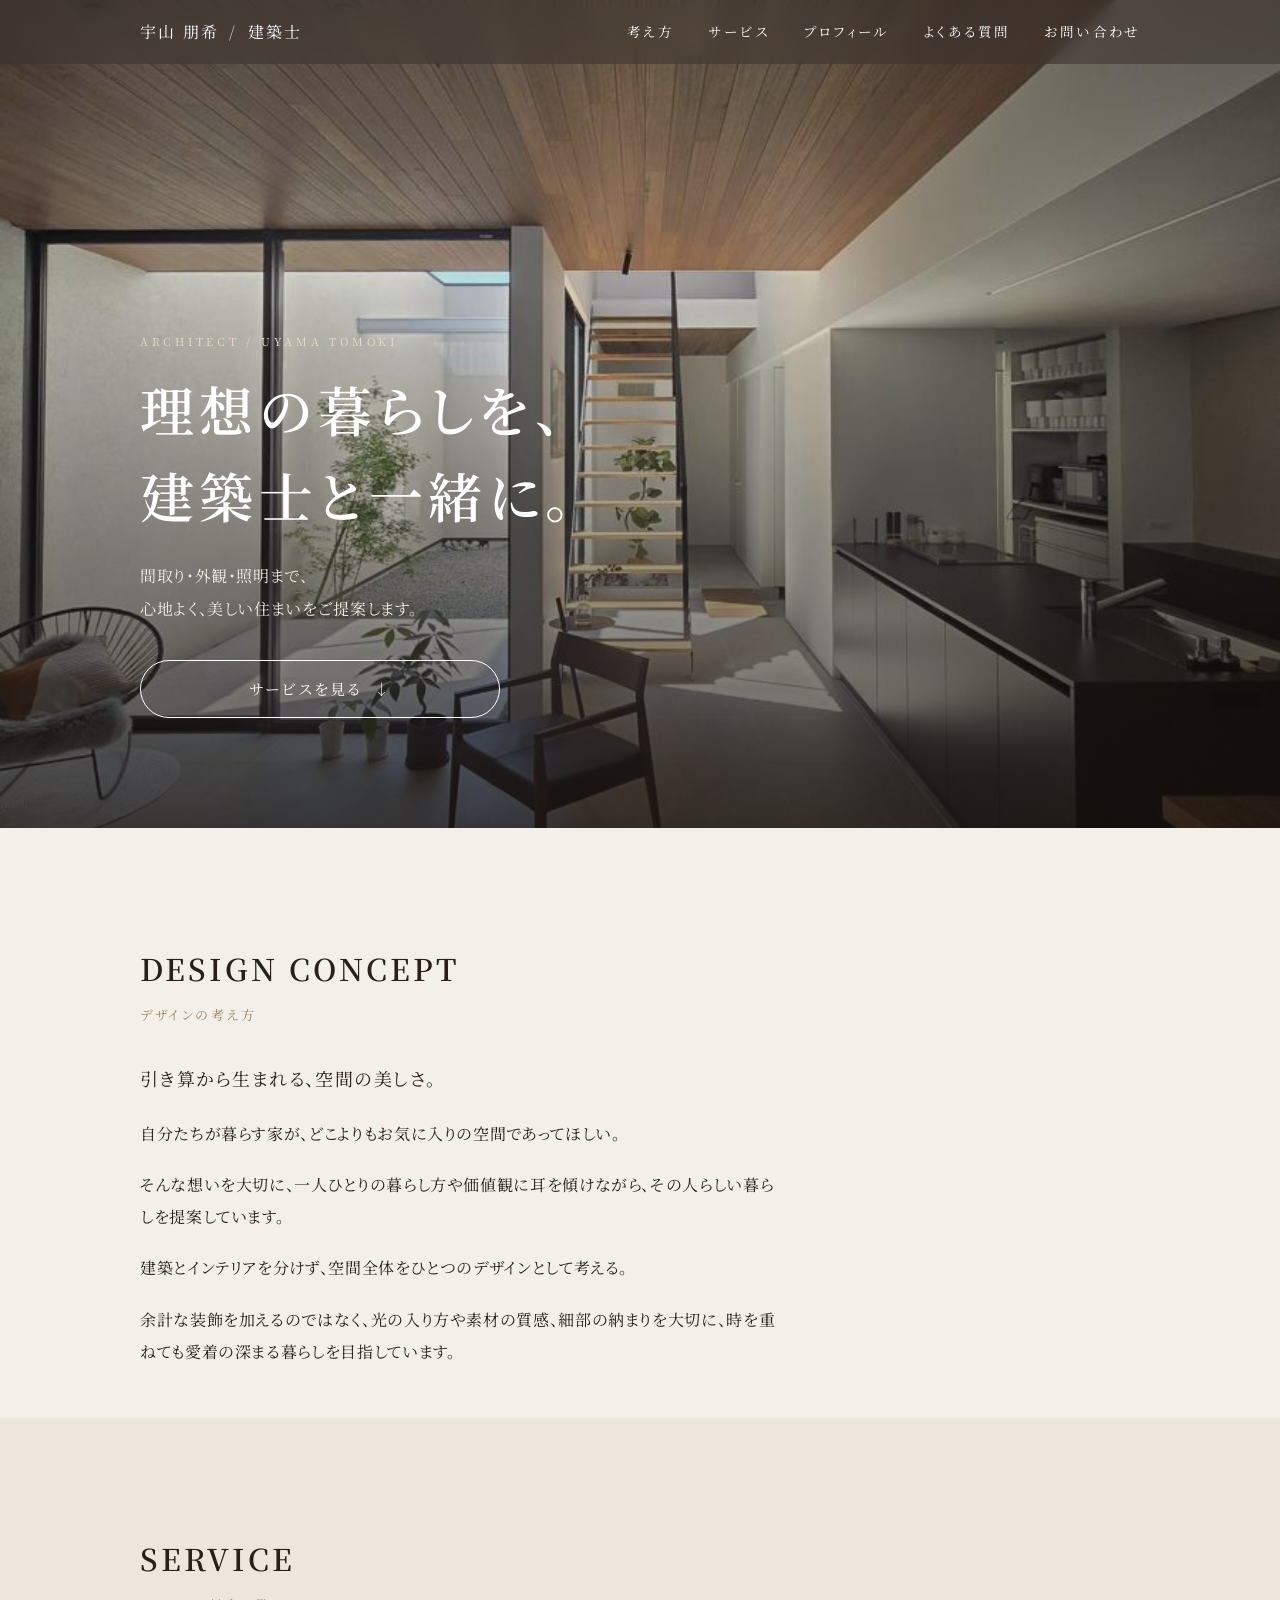
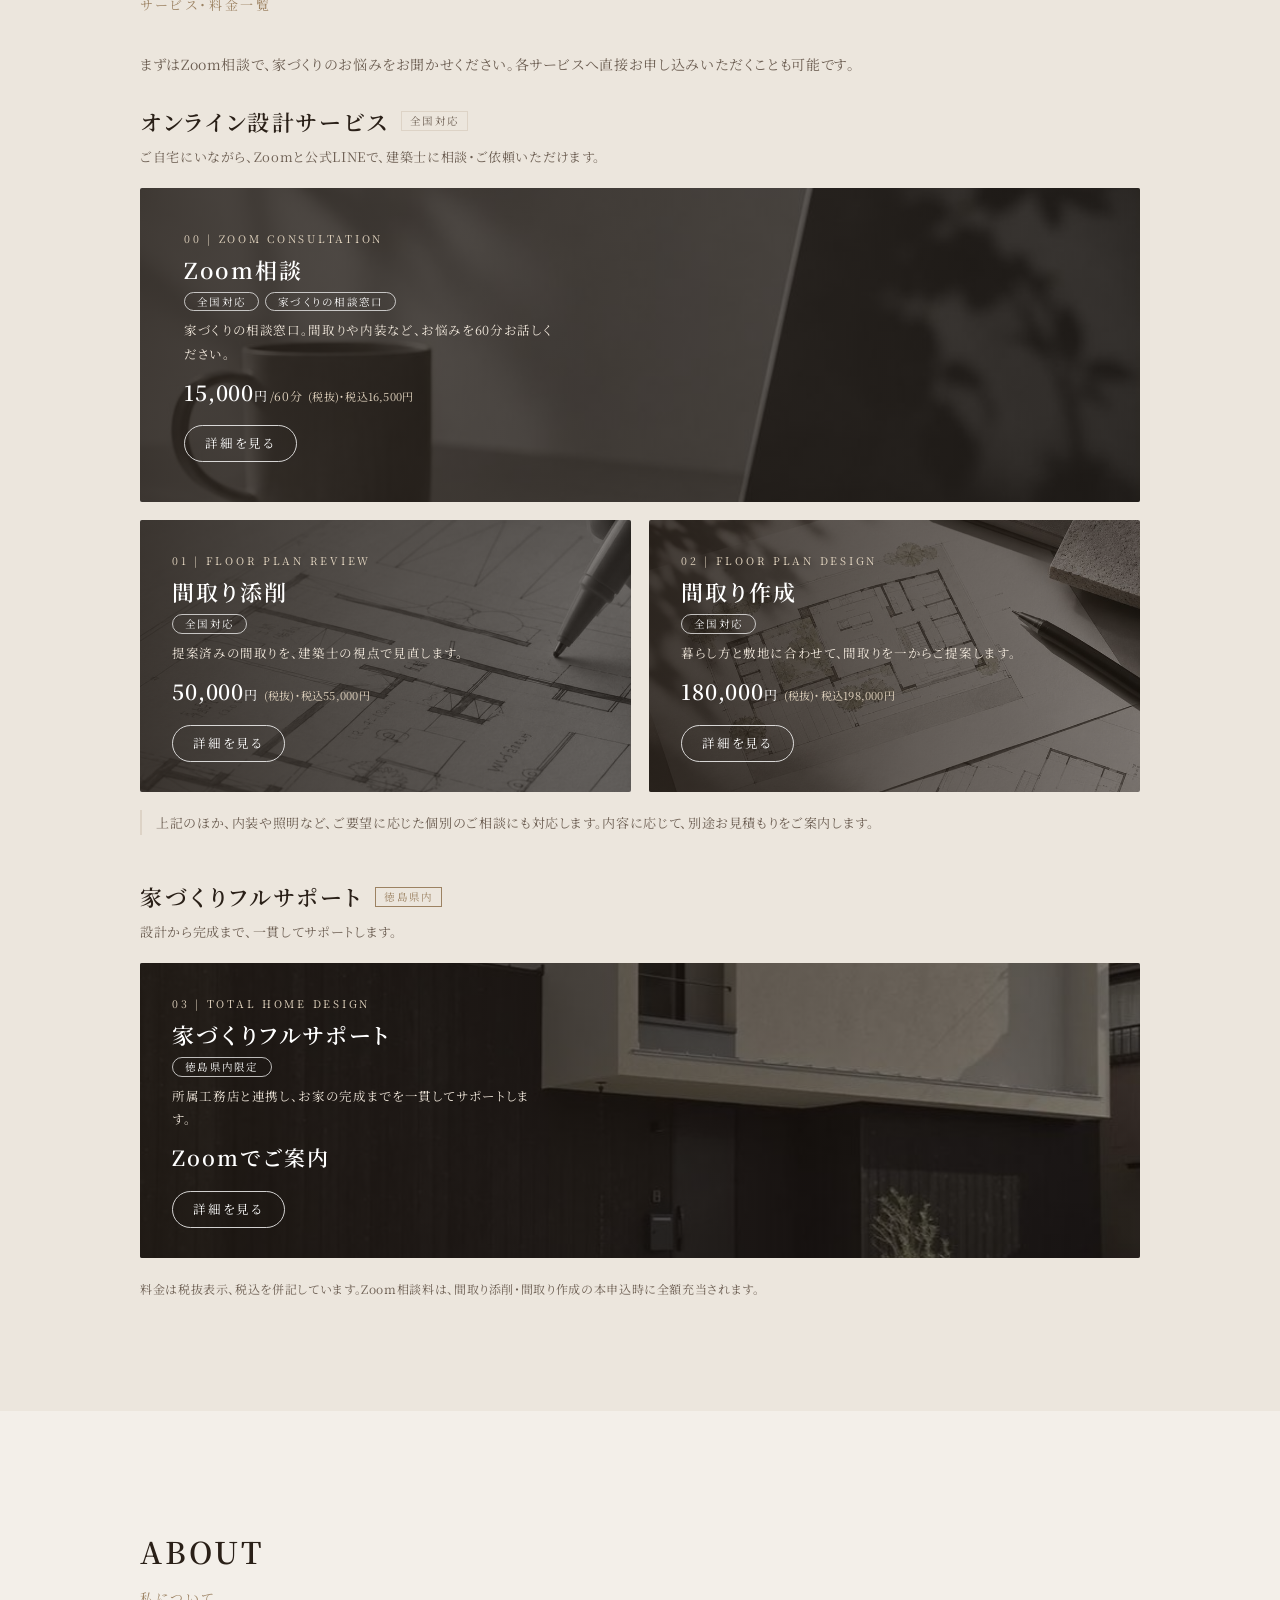
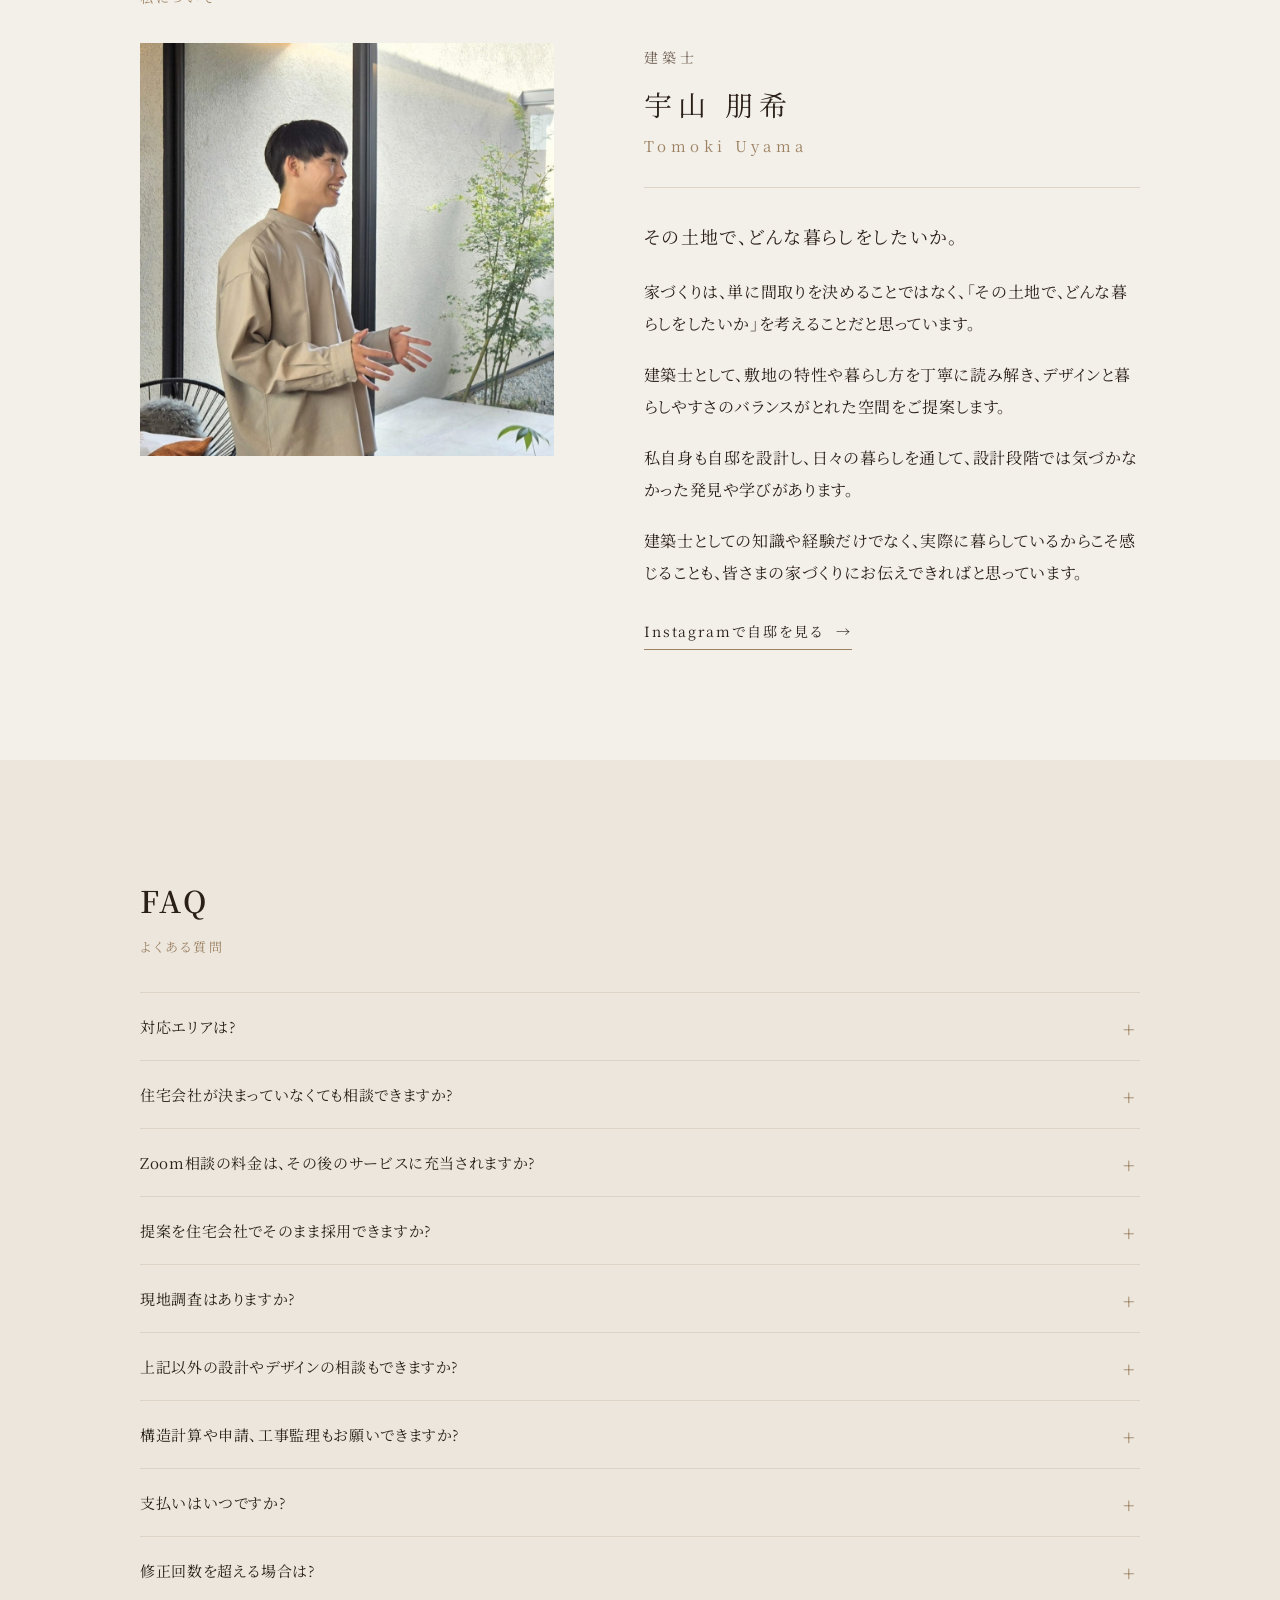
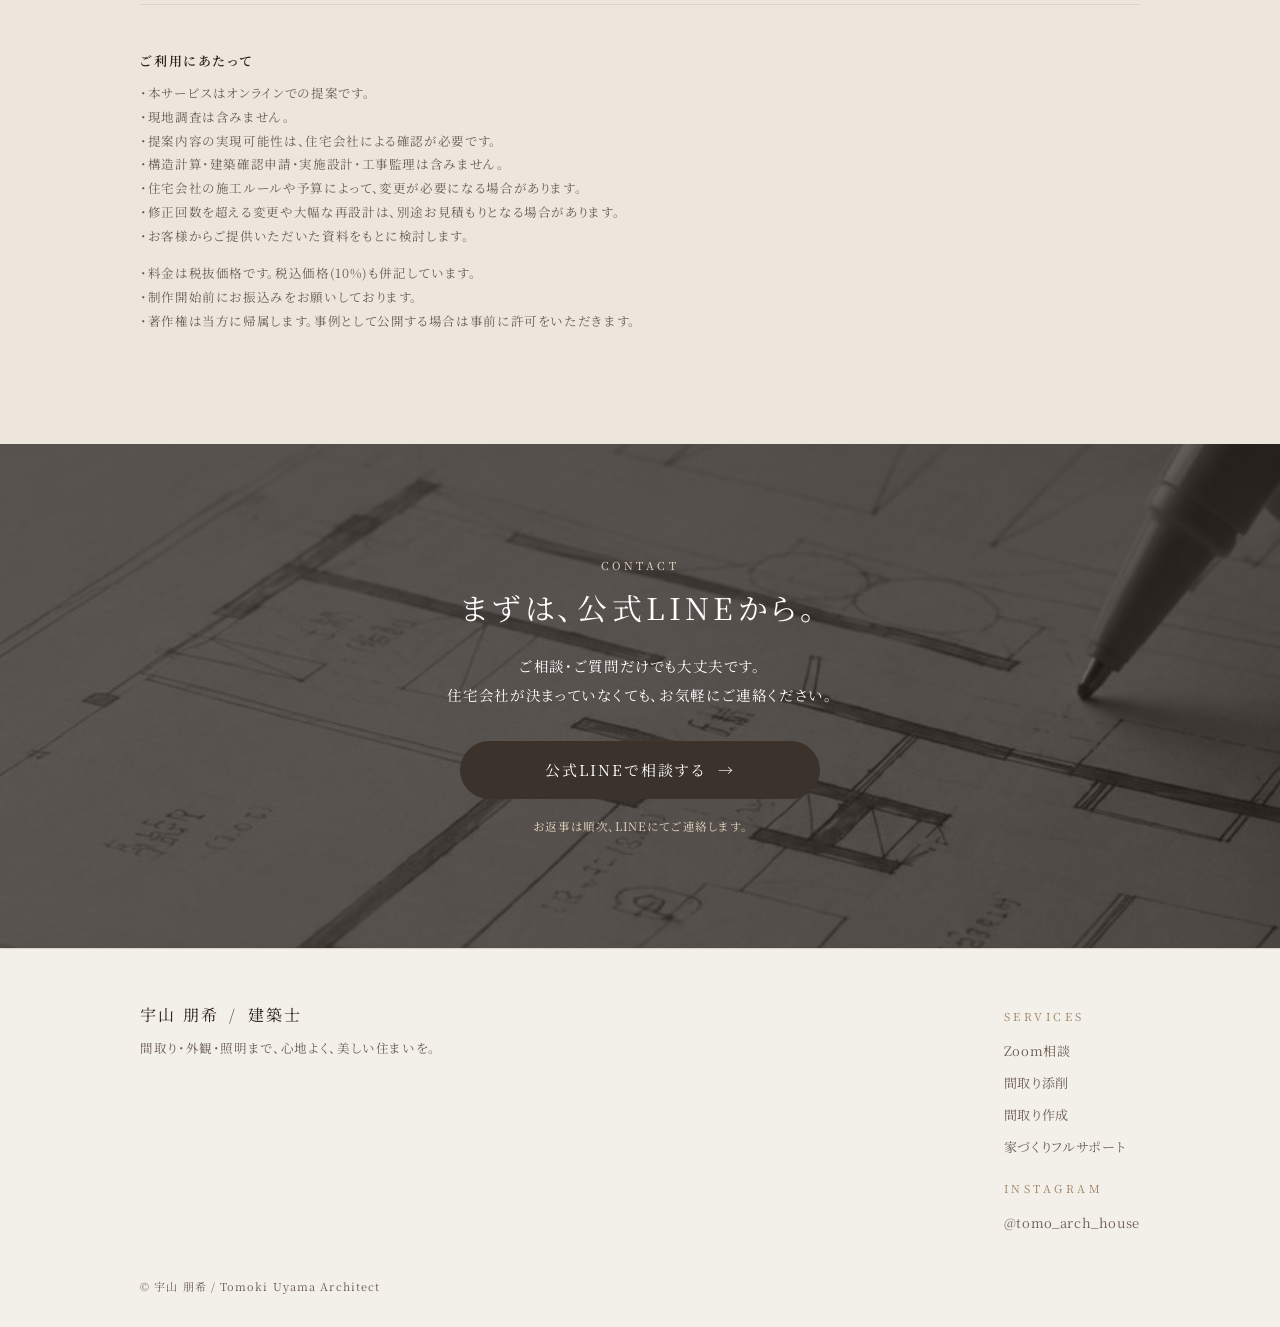
==== index.html @ d08c8fc6 "Add Instagram links (profile and footer) Co-Authored-By: Claude Sonnet 5.5 <noreply@anthropic.com> C" ====
<!doctype html><html lang="ja"><head><meta charset="utf-8">
<meta name="viewport" content="width=device-width,initial-scale=1,viewport-fit=cover">
<title>間取り相談・間取り添削をオンラインで|建築士 宇山朋希</title><meta name="description" content="建築士・宇山朋希による、オンライン(全国対応)の間取り相談・間取り添削・間取り作成。Zoom相談から、公式LINEで気軽にご相談いただけます。">
<link rel="canonical" href="https://tomo-architect.com/">
<meta name="theme-color" content="#f3efe9">
<meta property="og:type" content="website"><meta property="og:site_name" content="宇山朋希 建築士"><meta property="og:locale" content="ja_JP">
<meta property="og:title" content="間取り相談・間取り添削をオンラインで|建築士 宇山朋希"><meta property="og:description" content="建築士・宇山朋希による、オンライン(全国対応)の間取り相談・間取り添削・間取り作成。Zoom相談から、公式LINEで気軽にご相談いただけます。"><meta property="og:url" content="https://tomo-architect.com/">
<meta property="og:image" content="https://tomo-architect.com/ogp.jpg"><meta name="twitter:card" content="summary_large_image">
<link rel="preconnect" href="https://fonts.googleapis.com"><link rel="preconnect" href="https://fonts.gstatic.com" crossorigin>
<link href="https://fonts.googleapis.com/css2?family=Noto+Serif+JP:wght@400;600&display=swap" rel="stylesheet">
<link rel="stylesheet" href="assets/style.css"><script type="application/ld+json">{"@context": "https://schema.org", "@type": "ProfessionalService", "name": "宇山朋希 建築士", "url": "https://tomo-architect.com/", "image": "https://tomo-architect.com/ogp.jpg", "description": "オンラインで全国対応。間取り相談・間取り添削・間取り作成。徳島県内は家づくりフルサポート。", "areaServed": "JP", "founder": {"@type": "Person", "name": "宇山 朋希", "jobTitle": "建築士"}, "sameAs": ["https://lin.ee/RltCpPb", "https://www.instagram.com/tomo_arch_house/"]}</script></head><body><a class="skip" href="#main">本文へ</a>
<header class="hd hd-home" id="hd"><div class="wrap hdin">
<a class="logo" href="./"><span>宇山 朋希 <i>/</i> 建築士</span></a>
<nav class="pcnav" aria-label="メイン"><a href="./#concept">考え方</a><a href="./#services">サービス</a><a href="./#profile">プロフィール</a><a href="./#faq">よくある質問</a><a href="./#contact">お問い合わせ</a></nav>
<button class="mb" id="mb" aria-expanded="false" aria-controls="drawer"><b>MENU</b></button></div></header>
<div class="drawer" id="drawer" hidden><nav aria-label="メニュー"><a href="./#concept">考え方</a><a href="./#services">サービス</a><a href="./#profile">プロフィール</a><a href="./#faq">よくある質問</a><a href="./#contact">お問い合わせ</a>
<div class="dsv"><span class="en">SERVICES</span><a href="zoom-consultation">Zoom相談</a><a href="floorplan-review">間取り添削</a><a href="floorplan-design">間取り作成</a><a href="full-support">家づくりフルサポート</a></div></nav>
<a class="btn" href="https://lin.ee/RltCpPb" target="_blank" rel="noopener"><span>公式LINEで相談する</span><i aria-hidden="true">→</i></a></div><main id="main"><section class="hero"><div class="heroimg"><img src="img/hero.jpg" alt="" class="" decoding="async"></div><div class="heroin wrap">
<p class="eyebrow">ARCHITECT / UYAMA TOMOKI</p><h1>理想の暮らしを、<br>建築士と一緒に。</h1>
<p class="herosub">間取り・外観・照明まで、<br>心地よく、美しい住まいをご提案します。</p>
<a class="btn btn-w" href="#services"><span>サービスを見る</span><i aria-hidden="true">↓</i></a></div></section><section id="concept" class="sec "><div class="wrap"><header class="sh"><span class="en">DESIGN CONCEPT</span><h2>デザインの考え方</h2></header><div class="ctx"><p class="lead">引き算から生まれる、空間の美しさ。</p><p>自分たちが暮らす家が、どこよりもお気に入りの空間であってほしい。</p><p>そんな想いを大切に、一人ひとりの暮らし方や価値観に耳を傾けながら、その人らしい暮らしを提案しています。</p><p>建築とインテリアを分けず、空間全体をひとつのデザインとして考える。</p><p>余計な装飾を加えるのではなく、光の入り方や素材の質感、細部の納まりを大切に、時を重ねても愛着の深まる暮らしを目指しています。</p></div></div></section><section id="services" class="sec tint"><div class="wrap"><header class="sh"><span class="en">SERVICE</span><h2>サービス・料金一覧</h2></header><p class="intro">まずはZoom相談で、家づくりのお悩みをお聞かせください。各サービスへ直接お申し込みいただくことも可能です。</p>
<div class="sgrp"><div class="sgh"><h3>オンライン設計サービス</h3><span class="tag">全国対応</span></div><p class="sgd">ご自宅にいながら、Zoomと公式LINEで、建築士に相談・ご依頼いただけます。</p>
<div class="scl"><a class="sc sc-z" href="zoom-consultation"><span class="scbg"><img src="img/zoom.jpg" alt="Zoom相談" class="" loading=lazy decoding="async"></span>
<span class="scin"><span class="sce">00 | ZOOM CONSULTATION</span><b>Zoom相談</b>
<span class="scm"><span class="tag">全国対応</span><span class="tag">家づくりの相談窓口</span></span>
<span class="scd">家づくりの相談窓口。間取りや内装など、お悩みを60分お話しください。</span><span class="pr"><b>15,000</b>円<span class="u">/60分</span><small>(税抜)・税込16,500円</small></span><span class="pill">詳細を見る</span></span></a><a class="sc" href="floorplan-review"><span class="scbg"><img src="img/s2.jpg" alt="間取り添削" class="" loading=lazy decoding="async"></span>
<span class="scin"><span class="sce">01 | FLOOR PLAN REVIEW</span><b>間取り添削</b>
<span class="scm"><span class="tag">全国対応</span></span>
<span class="scd">提案済みの間取りを、建築士の視点で見直します。</span><span class="pr"><b>50,000</b>円<small>(税抜)・税込55,000円</small></span><span class="pill">詳細を見る</span></span></a><a class="sc" href="floorplan-design"><span class="scbg"><img src="img/plan.jpg" alt="間取り作成" class="" loading=lazy decoding="async"></span>
<span class="scin"><span class="sce">02 | FLOOR PLAN DESIGN</span><b>間取り作成</b>
<span class="scm"><span class="tag">全国対応</span></span>
<span class="scd">暮らし方と敷地に合わせて、間取りを一からご提案します。</span><span class="pr"><b>180,000</b>円<small>(税抜)・税込198,000円</small></span><span class="pill">詳細を見る</span></span></a></div>
<p class="indiv">上記のほか、内装や照明など、ご要望に応じた個別のご相談にも対応します。内容に応じて、別途お見積もりをご案内します。</p></div>
<div class="sgrp"><div class="sgh"><h3>家づくりフルサポート</h3><span class="tag loc">徳島県内</span></div><p class="sgd">設計から完成まで、一貫してサポートします。</p>
<div class="scl"><a class="sc" href="full-support"><span class="scbg"><img src="img/ext.jpg" alt="家づくりフルサポート" class="" loading=lazy decoding="async"></span>
<span class="scin"><span class="sce">03 | TOTAL HOME DESIGN</span><b>家づくりフルサポート</b>
<span class="scm"><span class="tag loc">徳島県内限定</span></span>
<span class="scd">所属工務店と連携し、お家の完成までを一貫してサポートします。</span><span class="pr"><b class="t">Zoomでご案内</b></span><span class="pill">詳細を見る</span></span></a></div></div>
<p class="svnote">料金は税抜表示、税込を併記しています。Zoom相談料は、間取り添削・間取り作成の本申込時に全額充当されます。</p></div></section><section id="profile" class="sec "><div class="wrap"><header class="sh"><span class="en">ABOUT</span><h2>私について</h2></header><div class="pf"><div class="pimg"><img src="img/about.jpg" alt="宇山朋希" class="" loading=lazy decoding="async"></div><div class="ptx"><span class="role">建築士</span><p class="name">宇山 朋希</p><span class="rom">Tomoki Uyama</span><span class="org" aria-hidden="true"></span><p class="lead">その土地で、どんな暮らしをしたいか。</p><p>家づくりは、単に間取りを決めることではなく、「その土地で、どんな暮らしをしたいか」を考えることだと思っています。</p><p>建築士として、敷地の特性や暮らし方を丁寧に読み解き、デザインと暮らしやすさのバランスがとれた空間をご提案します。</p><p>私自身も自邸を設計し、日々の暮らしを通して、設計段階では気づかなかった発見や学びがあります。</p><p>建築士としての知識や経験だけでなく、実際に暮らしているからこそ感じることも、皆さまの家づくりにお伝えできればと思っています。</p><a class="more" href="https://www.instagram.com/tomo_arch_house/" target="_blank" rel="noopener">Instagramで自邸を見る <i>→</i></a></div></div></div></section><section id="faq" class="sec tint"><div class="wrap"><header class="sh"><span class="en">FAQ</span><h2>よくある質問</h2></header><div class="faq"><details><summary>対応エリアは?</summary><p>オンラインで全国対応しています。徳島県内の方には、所属工務店と連携した家づくりのサポートも、オンライン相談でご案内します。</p></details><details><summary>住宅会社が決まっていなくても相談できますか?</summary><p>はい。まずは公式LINEからご相談ください。</p></details><details><summary>Zoom相談の料金は、その後のサービスに充当されますか?</summary><p>間取り添削・間取り作成を正式にお申し込みいただく場合、Zoom相談料(60分)は全額充当されます。Zoom相談を経ずに、各サービスへ直接お申し込みいただくことも可能です。</p></details><details><summary>提案を住宅会社でそのまま採用できますか?</summary><p>住宅会社によって、外部設計者の提案を採用できない場合があります。事前に住宅会社へご確認ください。</p></details><details><summary>現地調査はありますか?</summary><p>現地調査は行いません。ご提供いただく敷地資料・現地写真・ご要望などをもとに提案します。</p></details><details><summary>上記以外の設計やデザインの相談もできますか?</summary><p>内装や照明など、ご要望に応じた個別のご相談にも対応できます。内容に応じて、別途お見積もりをご案内します。まずは公式LINEよりご相談ください。</p></details><details><summary>構造計算や申請、工事監理もお願いできますか?</summary><p>構造計算・建築確認申請・実施設計・工事監理は含みません。お客様が選ばれた住宅会社にご確認ください。</p></details><details><summary>支払いはいつですか?</summary><p>具体的な設計・デザイン提案は、ご入金確認後に開始します。間取り作成は、ご入金前にZoomでヒアリングを行い、内容をご確認いただいてから、正式なお申し込みをお願いします。間取り添削は、ご入金のあと資料をお送りいただきます。</p></details><details><summary>修正回数を超える場合は?</summary><p>修正回数を超える変更や大幅な再設計は、別途お見積もりとなる場合があります。</p></details></div><div class="notice"><b>ご利用にあたって</b><ul class=""><li>本サービスはオンラインでの提案です。</li><li>現地調査は含みません。</li><li>提案内容の実現可能性は、住宅会社による確認が必要です。</li><li>構造計算・建築確認申請・実施設計・工事監理は含みません。</li><li>住宅会社の施工ルールや予算によって、変更が必要になる場合があります。</li><li>修正回数を超える変更や大幅な再設計は、別途お見積もりとなる場合があります。</li><li>お客様からご提供いただいた資料をもとに検討します。</li></ul><ul class="notes"><li>料金は税抜価格です。税込価格(10%)も併記しています。</li><li>制作開始前にお振込みをお願いしております。</li><li>著作権は当方に帰属します。事例として公開する場合は事前に許可をいただきます。</li></ul></div></div></section><section id="contact" class="sec contact"><div class="cbg"><img src="img/s2.jpg" alt="" class="" loading=lazy decoding="async"></div><div class="wrap cin"><span class="en">CONTACT</span><h2>まずは、公式LINEから。</h2>
<p>ご相談・ご質問だけでも大丈夫です。<br>住宅会社が決まっていなくても、お気軽にご連絡ください。</p><a class="btn btn-w" href="https://lin.ee/RltCpPb" target="_blank" rel="noopener"><span>公式LINEで相談する</span><i aria-hidden="true">→</i></a><small>お返事は順次、LINEにてご連絡します。</small></div></section></main><footer class="ft"><div class="wrap"><div class="ftg"><div><div class="logo"><span>宇山 朋希 <i>/</i> 建築士</span></div><p class="ftp">間取り・外観・照明まで、心地よく、美しい住まいを。</p></div>
<div class="ftl"><span class="en">SERVICES</span><a href="zoom-consultation">Zoom相談</a><a href="floorplan-review">間取り添削</a><a href="floorplan-design">間取り作成</a><a href="full-support">家づくりフルサポート</a><span class="en" style="margin-top:14px">INSTAGRAM</span><a href="https://www.instagram.com/tomo_arch_house/" target="_blank" rel="noopener">@tomo_arch_house</a></div></div>
<p class="copy">© 宇山 朋希 / Tomoki Uyama Architect</p></div></footer>
<div class="fab"><a href="https://lin.ee/RltCpPb" target="_blank" rel="noopener"><span>公式LINEで相談する</span></a></div>
<script>(function(){var b=document.getElementById('mb'),d=document.getElementById('drawer');if(!b)return;
function t(o){b.setAttribute('aria-expanded',o);d.hidden=!o;document.body.classList.toggle('lock',o)}
b.onclick=function(){t(b.getAttribute('aria-expanded')!=='true')};d.addEventListener('click',function(e){if(e.target.tagName==='A')t(false)});
var h=document.getElementById('hd');function s(){h.classList.toggle('on',window.scrollY>40)};s();addEventListener('scroll',s,{passive:true});})();</script></body></html>
---- assets/style.css ----
:root{--bg:#f3efe9;--w:#fff;--ink:#2a2018;--sub:#6c5e52;--acc:#9c8262;--line:#ddd3c6;--cta:#3b322b;--tint:#ece6dd;--serif:"Noto Serif JP","Hiragino Mincho ProN","Yu Mincho",serif}
@media(prefers-color-scheme:dark){:root{--bg:#1b1612;--w:#241d17;--ink:#eee5d9;--sub:#b5a696;--acc:#c2a883;--line:#3d3328;--cta:#5b4e43;--tint:#221b15}}
*{box-sizing:border-box;margin:0;padding:0}
html{scroll-behavior:smooth;scroll-padding-top:64px;-webkit-text-size-adjust:100%}
body{background:var(--bg);color:var(--ink);font-family:var(--serif);font-size:15.5px;line-height:2;letter-spacing:.04em;padding-bottom:76px;font-feature-settings:"palt"}
body.lock{overflow:hidden}
img{display:block;width:100%;height:100%;object-fit:cover}
a{color:inherit;text-decoration:none}
ul,ol{list-style:none}
.wrap{width:100%;max-width:1080px;margin:0 auto;padding:0 24px}
.narrow{max-width:720px}
.sr{position:absolute;width:1px;height:1px;overflow:hidden;clip:rect(0 0 0 0)}
.skip{position:absolute;left:-999px}.skip:focus{left:8px;top:8px;background:var(--w);padding:8px;z-index:99}
.en{display:block;font-size:11px;letter-spacing:.32em;color:var(--acc);font-weight:400}
/* header */
.hd{position:fixed;top:0;left:0;right:0;z-index:50;height:60px;transition:background .3s,border-color .3s;border-bottom:1px solid transparent}
.hd.on,.hd:not(.hd-home){background:color-mix(in srgb,var(--bg) 94%,transparent);backdrop-filter:blur(8px);border-color:var(--line)}
.hdin{display:flex;align-items:center;justify-content:space-between;height:60px}
.logo{display:flex;flex-direction:column;line-height:1.2}.logo span{font-size:17px;letter-spacing:.14em}.logo small{font-size:9px;letter-spacing:.4em;color:var(--acc)}
.hd-home:not(.on) .logo,.hd-home:not(.on) .pcnav a{color:#fff}.hd-home:not(.on) .logo small{color:#e6d8c3}
.hd-home:not(.on) .mb span{background:#fff}
.pcnav{display:none}
.mb{width:44px;height:44px;border:0;background:none;position:relative;cursor:pointer}
.mb span{position:absolute;left:10px;right:10px;height:1px;background:var(--ink);transition:.3s}.mb span:first-child{top:19px}.mb span:nth-child(2){top:26px}
.mb[aria-expanded=true] span{background:var(--ink)!important}.mb[aria-expanded=true] span:first-child{top:22px;transform:rotate(25deg)}.mb[aria-expanded=true] span:nth-child(2){top:22px;transform:rotate(-25deg)}
.drawer{position:fixed;inset:0;z-index:45;background:var(--bg);padding:84px 28px 28px;overflow:auto}
.drawer[hidden]{display:none}
.drawer nav>a{display:block;padding:14px 0;border-bottom:1px solid var(--line);font-size:17px;letter-spacing:.12em}
.dsv{padding:22px 0 8px}.dsv a{display:block;padding:8px 0;font-size:14px;color:var(--sub)}
.drawer .btn{margin-top:20px}
/* buttons */
.btn{display:flex;align-items:center;justify-content:center;gap:12px;background:var(--cta);color:#fff;padding:17px 28px;font-size:15px;letter-spacing:.14em;border:1px solid var(--cta);transition:.25s;max-width:360px;width:100%}
.btn i{font-style:normal;transition:transform .25s}.btn:hover i{transform:translateX(4px)}
.btn-w{background:#fff;color:#2a2018;border-color:#fff}
.sec .btn-w,.cta .btn-w{background:var(--cta);color:#fff;border-color:var(--cta)}
.fab{position:fixed;left:0;right:0;bottom:0;z-index:40;padding:10px 16px calc(10px + env(safe-area-inset-bottom));background:linear-gradient(transparent,color-mix(in srgb,var(--bg) 90%,transparent) 40%)}
.fab a{display:block;max-width:480px;margin:0 auto;background:var(--cta);color:#fff;text-align:center;padding:14px;font-size:14px;letter-spacing:.16em;box-shadow:0 6px 20px rgba(42,32,24,.22)}
/* hero */
.hero{position:relative;min-height:100svh;display:flex;align-items:flex-end;color:#fff;overflow:hidden}
.heroimg{position:absolute;inset:0}.heroimg:after{content:"";position:absolute;inset:0;background:linear-gradient(180deg,rgba(25,18,12,.35) 0%,rgba(25,18,12,.12) 35%,rgba(25,18,12,.72) 100%)}
.heroin{position:relative;padding-bottom:84px}
.eyebrow{font-size:11px;letter-spacing:.34em;color:var(--acc);margin-bottom:14px}
.hero .eyebrow{color:#eadcc6}
.hero h1{font-weight:400;font-size:clamp(30px,8.4vw,52px);line-height:1.6;letter-spacing:.1em;margin-bottom:20px}
.herosub{font-size:14.5px;line-height:2.1;margin-bottom:34px;color:#f3ebe0}
.herolink{display:block;margin-top:22px;font-size:12px;letter-spacing:.22em;color:#eadcc6}
/* sections */
.sec{padding:84px 0}.tint{background:var(--tint)}
.sh{margin-bottom:40px}.sh h2,.contact h2{font-weight:400;font-size:24px;letter-spacing:.14em;line-height:1.7;margin-top:6px}
.lead{font-size:18px;line-height:2;letter-spacing:.08em;margin-bottom:22px}
.sec p+p{margin-top:1.2em}
.cg,.pg{display:grid;gap:32px}
.cimg,.pimg{aspect-ratio:4/5;overflow:hidden}.pimg{aspect-ratio:3/4}.pimg img{object-position:center 20%}
.more{display:inline-block;margin-top:28px;font-size:14px;letter-spacing:.14em;border-bottom:1px solid var(--acc);padding-bottom:4px}
.more i{font-style:normal;margin-left:6px}
.name{font-size:22px;letter-spacing:.2em;margin-bottom:12px}.name small{font-size:12px;color:var(--acc);margin-left:14px;letter-spacing:.3em}
/* service list (top) */
.intro{font-size:14px;color:var(--sub);margin-bottom:26px}
.svl{border-top:1px solid var(--line)}
.sv{position:relative;display:grid;grid-template-columns:28px 1fr 84px;gap:0 14px;align-items:center;padding:20px 28px 20px 0;border-bottom:1px solid var(--line);transition:background .25s}
.sv:hover{background:color-mix(in srgb,var(--w) 55%,transparent)}
.svn{font-size:12px;color:var(--acc);letter-spacing:.1em;align-self:start;padding-top:5px}
.svb{display:flex;flex-direction:column;gap:3px;min-width:0}
.svt{display:flex;align-items:center;flex-wrap:wrap;gap:4px 10px}.svt b{font-weight:600;font-size:17px;letter-spacing:.1em}
.svd{font-size:12.5px;line-height:1.75;color:var(--sub);letter-spacing:.03em}
.tag{display:inline-block;font-size:10.5px;letter-spacing:.12em;border:1px solid var(--line);color:var(--sub);padding:0 8px;line-height:1.7;font-weight:400;vertical-align:middle}
.tag.loc{border-color:var(--acc);color:var(--acc)}
.pr{font-size:13px;margin-top:4px;line-height:1.6}.pr b{font-size:19px;font-weight:600;letter-spacing:.04em}.pr b.t{font-size:14.5px;letter-spacing:.1em}.pr .u{font-size:12px;color:var(--sub);margin-left:2px}
.pr small{display:inline-block;font-size:11px;color:var(--sub);margin-left:6px;letter-spacing:.02em}
.svi{width:84px;height:84px;overflow:hidden;grid-column:3;grid-row:1}
.arw{position:absolute;right:2px;top:50%;transform:translateY(-50%);font-style:normal;color:var(--acc);font-size:14px}
.sv-z{background:color-mix(in srgb,var(--w) 70%,transparent);margin:0 -24px;padding-left:24px;padding-right:48px;border-top:0}.sv-z .arw{right:22px}
.sv-z .svn{color:var(--acc)}
.others .sv{grid-template-columns:28px 1fr}.others .sv:not(:has(.svi)){padding:16px 28px 16px 0}
.svnote{font-size:12px;color:var(--sub);line-height:1.9;margin-top:18px}
/* faq */
.faq details{border-bottom:1px solid var(--line)}.faq details:first-child{border-top:1px solid var(--line)}
.faq summary{list-style:none;cursor:pointer;padding:20px 36px 20px 0;position:relative;font-size:15px;line-height:1.8}.faq summary::-webkit-details-marker{display:none}
.faq summary:after{content:"+";position:absolute;right:4px;top:18px;color:var(--acc);font-size:20px;font-weight:400}.faq details[open] summary:after{content:"−"}
.faq details p{padding:0 0 22px;font-size:14px;color:var(--sub);line-height:2}
.notice{margin-top:44px;font-size:12.5px;color:var(--sub);line-height:1.9}.notice b{display:block;font-weight:600;color:var(--ink);margin-bottom:8px;letter-spacing:.14em;font-size:13px}
.notice li{padding-left:1em;text-indent:-1em}.notice li:before{content:"・"}.notice .notes{margin-top:14px}
/* contact */
.contact{position:relative;color:#fff;text-align:center;overflow:hidden;padding:110px 0}
.cbg{position:absolute;inset:0}.cbg:after{content:"";position:absolute;inset:0;background:rgba(32,24,17,.66)}
.cin{position:relative}.contact .en{color:#eadcc6}.contact p{margin:18px 0 32px;font-size:14.5px}.contact .btn{margin:0 auto}.contact small{display:block;margin-top:16px;font-size:11.5px;color:#e6d8c3}
/* footer */
.ft{padding:56px 0 30px;border-top:1px solid var(--line)}
.ftg{display:grid;gap:30px}.ftp{font-size:12.5px;color:var(--sub);margin-top:12px}
.ftl a{display:block;font-size:13px;color:var(--sub);padding:3px 0}.ftl .en{margin-bottom:8px}
.copy{margin-top:36px;font-size:11px;color:var(--sub);letter-spacing:.1em}
/* sub pages */
.phero{padding:92px 0 40px}
.bc{font-size:11.5px;color:var(--sub);margin-bottom:28px;letter-spacing:.06em}.bc a{border-bottom:1px solid var(--line)}
.phero h1{font-weight:400;font-size:27px;letter-spacing:.12em;line-height:1.6;margin-bottom:18px}.phero h1 .tag{margin-left:12px;font-size:11px;top:-3px;position:relative}
.phero .lead{font-size:15.5px;margin-bottom:22px}
.pbox{border-top:1px solid var(--line);border-bottom:1px solid var(--line);padding:14px 0;margin-bottom:8px}.pbox .pr{margin:0}.pbox .pr b{font-size:26px}
.pimgf{aspect-ratio:4/3;max-height:480px;overflow:hidden;margin-top:28px}
.blk{margin-bottom:46px}.blk h3{font-weight:600;font-size:15px;letter-spacing:.2em;margin-bottom:16px;padding-left:14px;border-left:2px solid var(--acc);line-height:1.5}
.chk li,.dot li{position:relative;padding:8px 0 8px 26px;border-bottom:1px solid var(--line);line-height:1.8;font-size:14.5px}
.chk li:before{content:"";position:absolute;left:3px;top:17px;width:11px;height:6px;border-left:1px solid var(--acc);border-bottom:1px solid var(--acc);transform:rotate(-45deg)}
.dot li:before{content:"";position:absolute;left:6px;top:21px;width:5px;height:5px;border-radius:50%;background:var(--acc)}
.chips{display:flex;flex-wrap:wrap;gap:8px}.chips span{border:1px solid var(--acc);padding:3px 14px;font-size:13px;color:var(--ink)}
.sm{font-size:12.5px;color:var(--sub);margin-top:12px}
.credit{background:var(--w);border:1px solid var(--line);padding:22px 22px 20px;margin:-10px 0 46px}.credit b{display:block;font-size:13.5px;letter-spacing:.16em;color:var(--acc);margin-bottom:8px;font-weight:600}.credit p{font-size:14px;line-height:1.95}.credit .sm{margin-top:8px}
.flow{counter-reset:s}.flow li{position:relative;padding:0 0 26px 52px;counter-increment:s}
.flow li:before{content:counter(s);position:absolute;left:0;top:0;width:32px;height:32px;border:1px solid var(--acc);border-radius:50%;text-align:center;line-height:30px;font-size:13px;color:var(--acc)}
.flow li:not(:last-child):after{content:"";position:absolute;left:16px;top:36px;bottom:6px;width:1px;background:var(--line)}
.flow b{display:block;font-weight:600;font-size:15px;margin-bottom:2px;letter-spacing:.08em}.flow span{font-size:13.5px;color:var(--sub);line-height:1.9;display:block}
.cta-sec{padding:20px 0 70px}.cta{display:flex;justify-content:center}.cta .btn{max-width:420px}
.others .en{margin-bottom:16px}
/* design page */
.phero p:not(.eyebrow):not(.lead){font-size:14.5px;color:var(--sub)}
.theme{display:grid;gap:22px;padding:44px 0;border-top:1px solid var(--line)}
.tim{display:grid;gap:8px}.tim.n2{grid-template-columns:1fr 1fr}.tim img{aspect-ratio:3/4}.tim.n1 img{aspect-ratio:4/5}
.tn{font-size:12px;letter-spacing:.3em;color:var(--acc)}.theme h3{font-weight:400;font-size:21px;letter-spacing:.14em;margin:2px 0 14px}.theme .tx p{font-size:14.5px}
/* tablet / pc */
@media(min-width:760px){
body{font-size:16px;padding-bottom:0}.fab{display:none}
.wrap{padding:0 40px}.hdin{height:72px}.hd{height:72px}
.mb{display:none}.pcnav{display:flex;gap:34px}.pcnav a{font-size:13.5px;letter-spacing:.16em;padding:6px 0;border-bottom:1px solid transparent}.pcnav a:hover{border-color:var(--acc)}
.hero{min-height:min(100svh,860px)}.heroin{padding-bottom:110px}.hero h1{font-size:54px}.herosub{font-size:16px}
.sec{padding:130px 0}.sh{margin-bottom:56px}.sh h2,.contact h2{font-size:30px}
.cg{grid-template-columns:5fr 6fr;gap:80px;align-items:center}.pg{grid-template-columns:5fr 6fr;gap:80px;align-items:start}
.sv{grid-template-columns:48px 1fr auto 120px;gap:0 28px;padding:26px 40px 26px 0}
.svb{display:grid;grid-template-columns:1fr auto;gap:2px 28px;align-items:center}.svt{grid-column:1}.svd{grid-column:1;font-size:13.5px}.svb .pr{grid-column:2;grid-row:1/3;text-align:right}
.svi{grid-column:4;width:120px;height:80px}.sv-z{margin:0 -24px;padding-left:24px}.arw{right:8px}.sv-z .arw{right:30px}
.sv-z{padding-right:60px}
.others .sv{grid-template-columns:48px 1fr}.others .svb{display:flex;flex-direction:row;justify-content:space-between;align-items:center}
.phero{padding:140px 0 56px}.phero h1{font-size:38px}.pimgf{aspect-ratio:16/8;margin-top:40px}
.ftg{grid-template-columns:1fr 1fr}.ftl{justify-self:end}
.theme{grid-template-columns:1fr 1fr;gap:70px;align-items:center;padding:72px 0}.theme:nth-child(even) .tim{order:2}
.tim.n2 img{aspect-ratio:3/4}
}
@media(prefers-reduced-motion:reduce){*{transition:none!important;scroll-behavior:auto!important}}
/* ---- v2: 前のデザインに寄せる ---- */
.hd,.hd:not(.hd-home){height:52px;background:rgba(60,52,46,.55);backdrop-filter:blur(8px);border:0}
.hd .hdin{height:52px}.hd .logo,.hd-home:not(.on) .logo{color:#fff}
.logo span{font-size:14px;letter-spacing:.14em}.logo i{font-style:normal;opacity:.7;margin:0 4px}
.hd.on .logo{color:#fff}
.mb{width:auto;height:30px;padding:0 15px;border:1px solid rgba(255,255,255,.75);border-radius:20px;color:#fff}.mb span{display:none}.mb b{font-weight:400;font-size:11.5px;letter-spacing:.12em}
.pcnav a,.hd-home:not(.on) .pcnav a{color:#fff}
.ft .logo{color:var(--ink)}
.btn,.fab a{border-radius:40px}
.btn-w,.hero .btn{background:transparent;border-color:#fff;color:#fff;width:auto;padding:13px 34px}
.sec .btn-w,.cta .btn-w{background:var(--cta);color:#fff;border-color:var(--cta)}
.hero{min-height:92svh}.hero h1{font-weight:600}
.sh{display:flex;flex-direction:column;gap:6px;margin-bottom:34px}
.sh .en{font-size:25px;font-weight:600;letter-spacing:.1em;color:var(--ink)}
.sh h2{font-size:13px!important;letter-spacing:.2em!important;color:var(--acc);margin:0!important}
.sec{padding:76px 0}
#concept{padding-bottom:40px}.ctx .lead{font-size:18px}
.scl{display:grid;gap:14px}
.sc{position:relative;display:block;overflow:hidden;color:#fff;border-radius:2px}
.scbg,.scbg img{position:absolute;inset:0;width:100%;height:100%}.scbg:after{content:"";position:absolute;inset:0;background:linear-gradient(90deg,rgba(28,21,15,.82),rgba(28,21,15,.5))}
.scin{position:relative;display:flex;flex-direction:column;gap:4px;padding:24px 22px 22px}
.sce{font-size:10.5px;letter-spacing:.26em;color:#e6d8c3}.scin>b{font-size:22px;font-weight:600;letter-spacing:.1em;line-height:1.5}
.scm{display:flex;gap:6px;flex-wrap:wrap;margin:2px 0 4px}.sc .tag{border-color:rgba(255,255,255,.7);color:#fff;border-radius:20px;padding:0 12px}
.scd{font-size:12.5px;line-height:1.85;color:#f1e8dc;max-width:30em}
.sc .pr{color:#fff;margin-top:6px}.sc .pr small{color:#e6d8c3}.sc .pr b{font-size:21px}.sc .pr .u{color:#e6d8c3}
.pill{align-self:flex-start;margin-top:12px;border:1px solid rgba(255,255,255,.8);border-radius:30px;padding:5px 20px;font-size:12.5px;letter-spacing:.14em}
.sc:hover .pill{background:#fff;color:#2a2018}
.sc-z .scin{padding-top:28px;padding-bottom:26px}
.svnote{margin-top:20px}
@media(min-width:760px){.mb{display:none}.hd,.hd:not(.hd-home){height:64px}.hd .hdin{height:64px}.logo span{font-size:16px}
 .scl{grid-template-columns:1fr 1fr;gap:18px}.sc-z{grid-column:1/-1}.sc-z .scin{padding:40px 44px}.scin{padding:30px 32px}.sc{min-height:260px}.sc-z{min-height:230px}
 .sec{padding:110px 0}.sh .en{font-size:30px}.ctx{max-width:640px}#concept{padding-bottom:50px}}
.phero{padding-bottom:8px}.pbox{margin-bottom:0}
.approach{background:var(--w);border:1px solid var(--line);padding:26px 22px}.approach h3{border:0;padding:0;font-size:16px;line-height:1.8;letter-spacing:.1em;margin-bottom:14px}.approach p{font-size:14.5px}
.blk{margin-bottom:40px}
.phero+.sec{padding-top:44px}
.approach{background:none;border:0;padding:0}.approach h3{border-left:2px solid var(--acc);padding-left:14px;font-size:15px;line-height:1.6;letter-spacing:.14em;margin-bottom:16px}.approach p{font-size:14.5px}
.approach .sm{font-size:12.5px}
/* profile (reference layout) */
.pf{display:block}
.pf .pimg{aspect-ratio:1/1.08;overflow:hidden;width:100%}.pf .pimg img{object-position:50% 22%}
.pf .ptx{padding-top:40px}
.role{display:block;font-size:14px;letter-spacing:.3em;color:var(--sub);margin-bottom:12px}
.pf .name{font-size:28px;letter-spacing:.22em;line-height:1.5;margin-bottom:6px}
.rom{display:block;font-size:15px;letter-spacing:.3em;color:var(--acc);margin-bottom:26px}
.org{display:block;font-size:13.5px;letter-spacing:.2em;color:var(--sub);padding-bottom:30px;margin-bottom:34px;border-bottom:1px solid var(--line)}
@media(min-width:760px){.pf{display:grid;grid-template-columns:5fr 6fr;gap:80px;align-items:start}.pf .ptx{padding-top:0}.pf .pimg{aspect-ratio:1/1.08}}
.pf{padding:0 6%}.pf .pimg{aspect-ratio:1/1}.pf .pimg img{object-position:center}
@media(min-width:760px){.pf{padding:0;gap:90px}.pf .pimg{aspect-ratio:1/1}}
.org{padding:0;margin:0 0 30px;height:0}
.smp{display:grid;gap:22px}.smp figure img{height:auto;display:block;border:1px solid var(--line)}
.smp figcaption{font-size:12.5px;letter-spacing:.14em;color:var(--sub);margin-top:8px}
.smp figure:first-child img{background:#fff}
@media(min-width:760px){.smp{grid-template-columns:1fr 1fr;gap:28px}.smp figure:first-child{grid-column:1/-1}}
/* v3: service groups / works */
.sgrp{margin-top:44px}.sgrp:first-of-type{margin-top:8px}
.sgh{display:flex;align-items:center;gap:12px;flex-wrap:wrap;margin-bottom:6px}.sgh h3{font-weight:600;font-size:19px;letter-spacing:.12em;line-height:1.6}
.sgd{font-size:13px;color:var(--sub);margin-bottom:18px;line-height:1.9}
.indiv{font-size:13px;color:var(--sub);margin-top:18px;line-height:1.95;padding-left:14px;border-left:2px solid var(--line)}
.wk{display:block}
.wkimg{display:block;aspect-ratio:4/5;overflow:hidden}
.wkstrip{display:grid;grid-template-columns:1fr 1fr;gap:8px;margin-top:8px}.wkstrip span{display:block;aspect-ratio:1/1;overflow:hidden}
.wkt{display:flex;align-items:baseline;gap:14px;margin-top:18px}.wkt b{font-size:22px;font-weight:600;letter-spacing:.2em}.wkt small{font-size:13px;color:var(--sub);letter-spacing:.14em}
.pill-d{display:inline-block;margin-top:14px;border:1px solid var(--acc);color:var(--ink)}
.wk:hover .pill-d{background:var(--cta);color:#fff;border-color:var(--cta)}
.spec{display:flex;gap:36px;border-top:1px solid var(--line);border-bottom:1px solid var(--line);padding:14px 0;margin-top:22px}.spec dt{font-size:11px;letter-spacing:.24em;color:var(--acc)}.spec dd{font-size:15px;letter-spacing:.1em}
.wsec{padding-top:44px}.wg{margin-bottom:64px}.wg .sh{margin-bottom:20px}.wg .sh .en{font-size:20px}
.gal{display:grid;gap:12px}.gal figure{aspect-ratio:3/4;overflow:hidden}.gal img{object-position:center 45%}
@media(min-width:760px){
 .sgh h3{font-size:22px}
 .sgrp .scl{grid-template-columns:1fr 1fr}.sgrp .scl .sc-z{grid-column:1/-1}
 .sgrp:last-of-type .scl{grid-template-columns:1fr}
 .wk{display:grid;grid-template-columns:7fr 5fr;gap:12px 40px;align-items:end}.wkimg{grid-row:1/3;aspect-ratio:4/5}.wkstrip{margin:0;align-self:start}.wkt{margin-top:0;flex-direction:column;gap:6px;align-self:end}.pill-d{justify-self:start}
 .gal{grid-template-columns:1fr 1fr;gap:16px}.wg:first-child .gal{grid-template-columns:minmax(0,520px)}
}
/* works page: wider margins, landscape photos (reference-style) */
.mwork .wrap{padding-left:10%;padding-right:10%}
.mwork .wsec{padding-top:30px}
.mwork .wg{margin-bottom:96px}
.mwork .gal{gap:56px}
.mwork .gal figure{aspect-ratio:4/3}
.mwork .wg:first-child figure{aspect-ratio:4/5}
.mwork .cta-sec .wrap{padding-left:24px;padding-right:24px}
@media(min-width:760px){.mwork .wrap{max-width:900px;padding-left:40px;padding-right:40px}.mwork .gal,.mwork .wg:first-child .gal{grid-template-columns:1fr;gap:80px}.mwork .wg:first-child figure{aspect-ratio:4/3}}
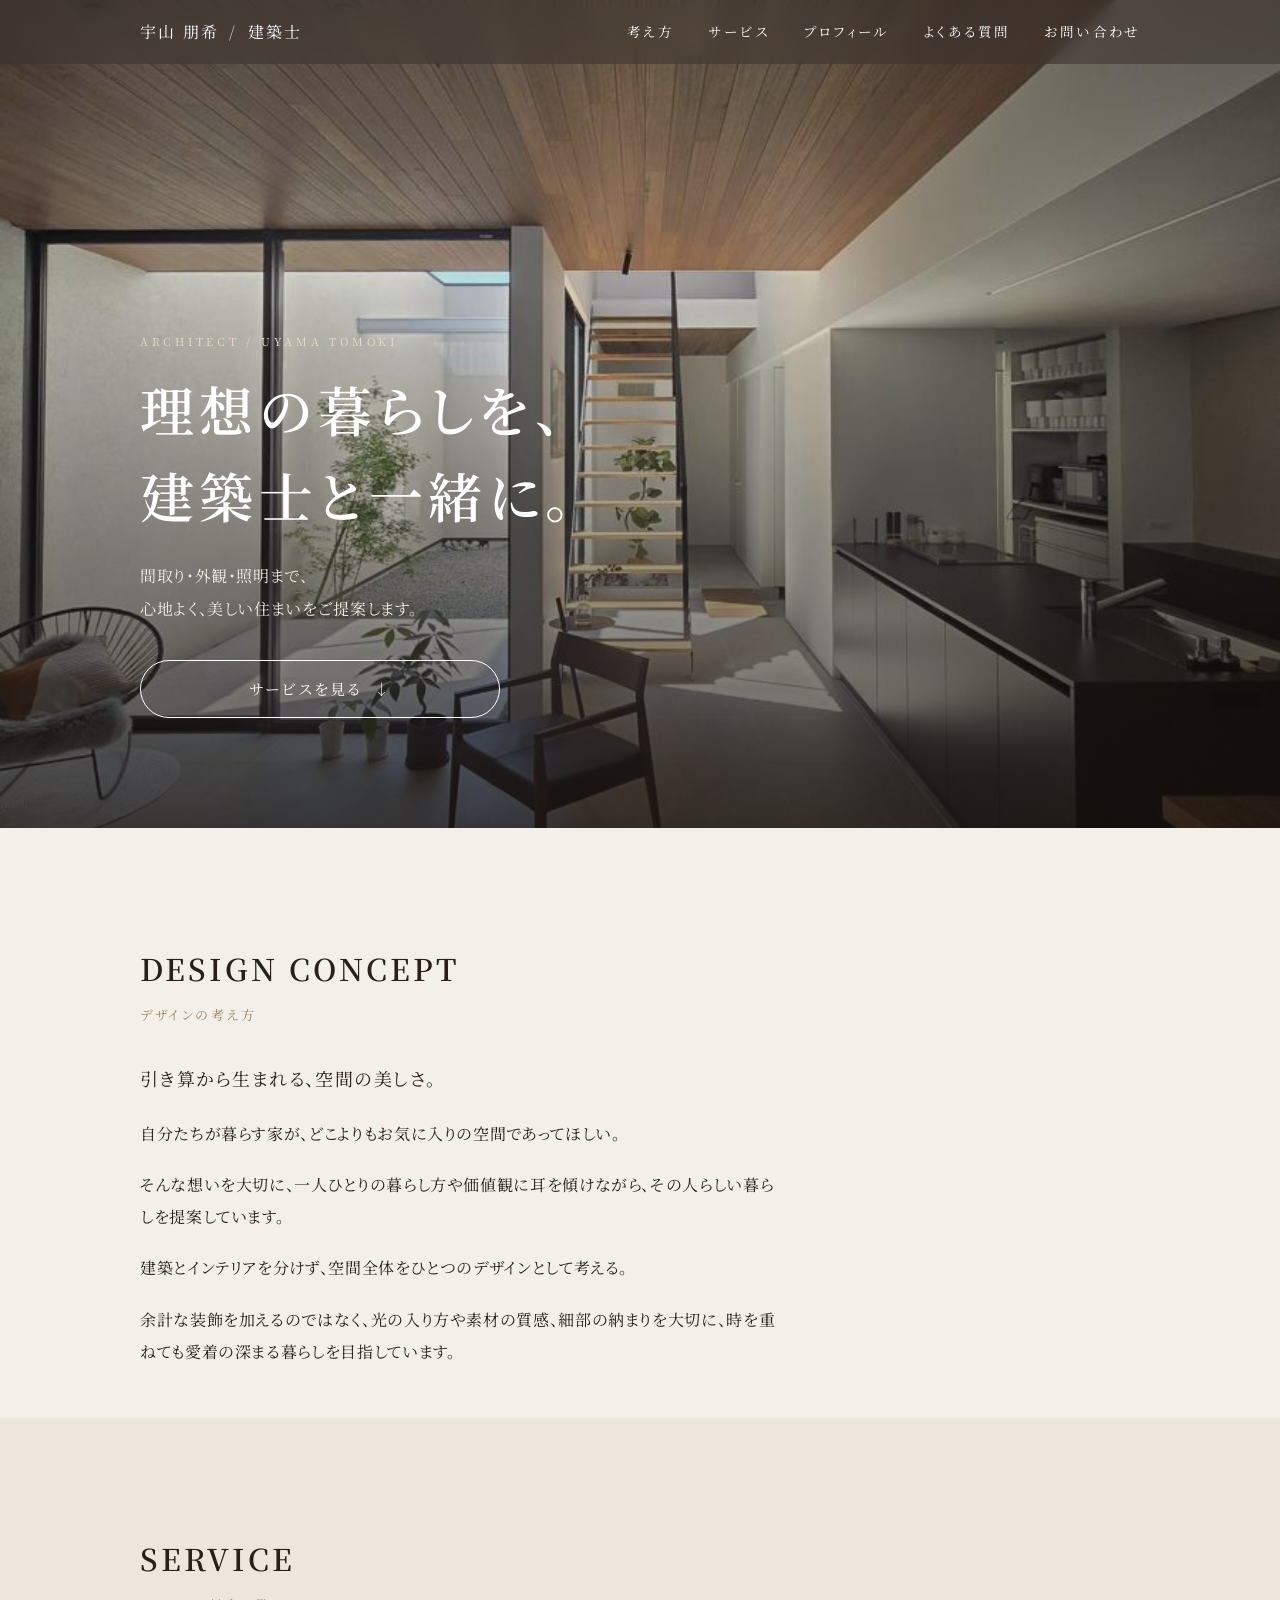
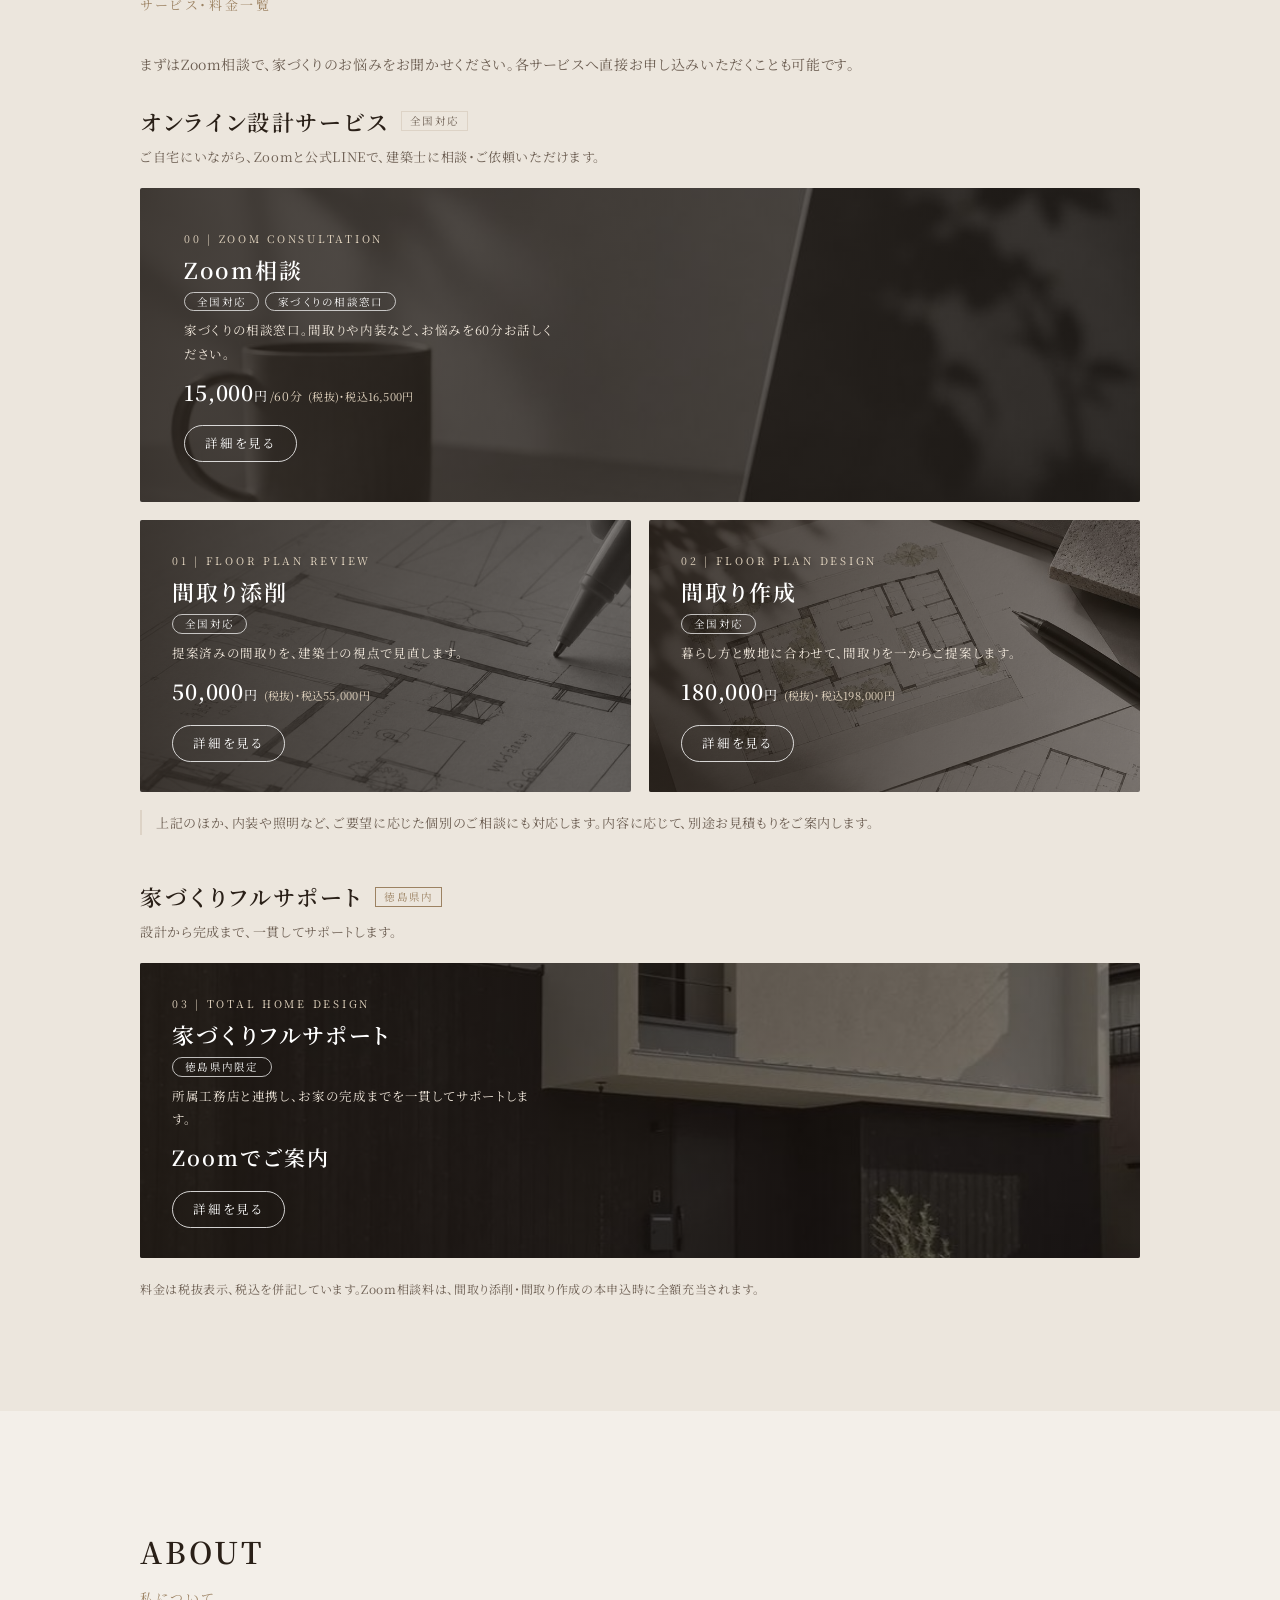
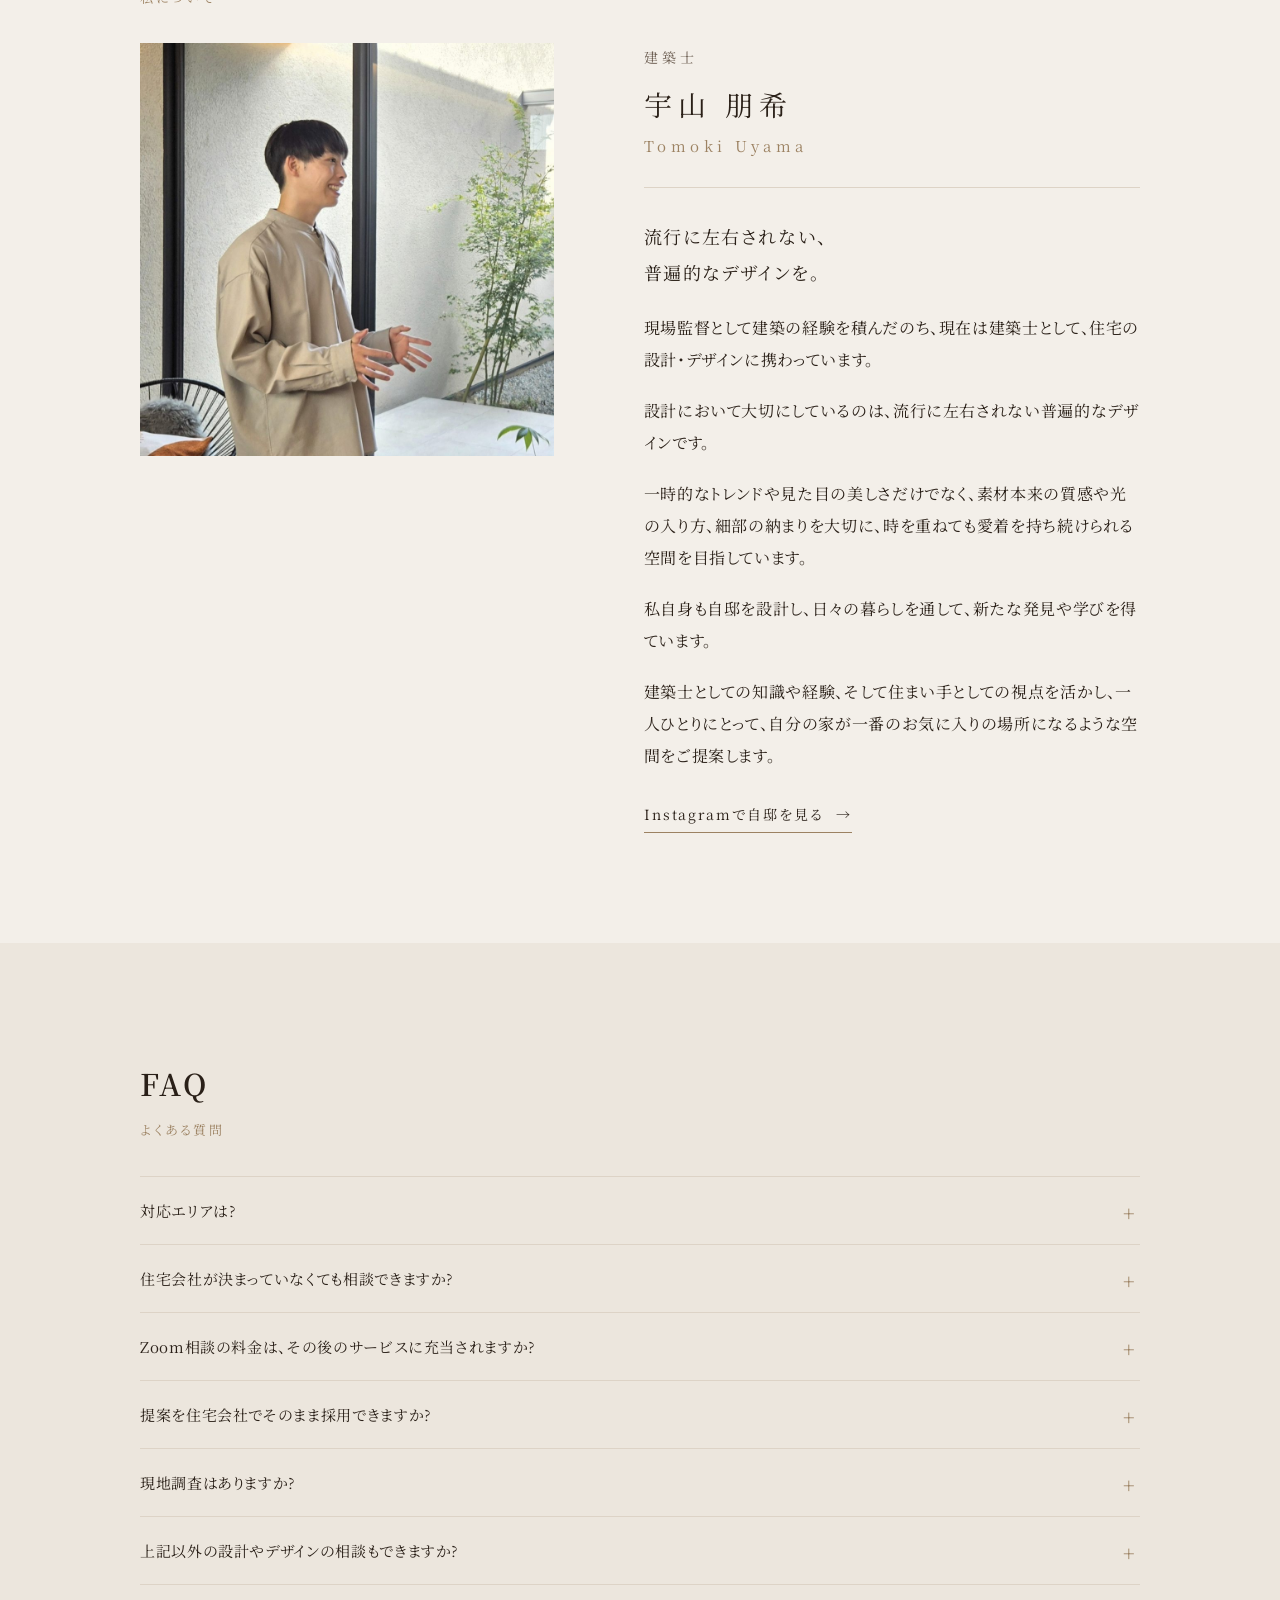
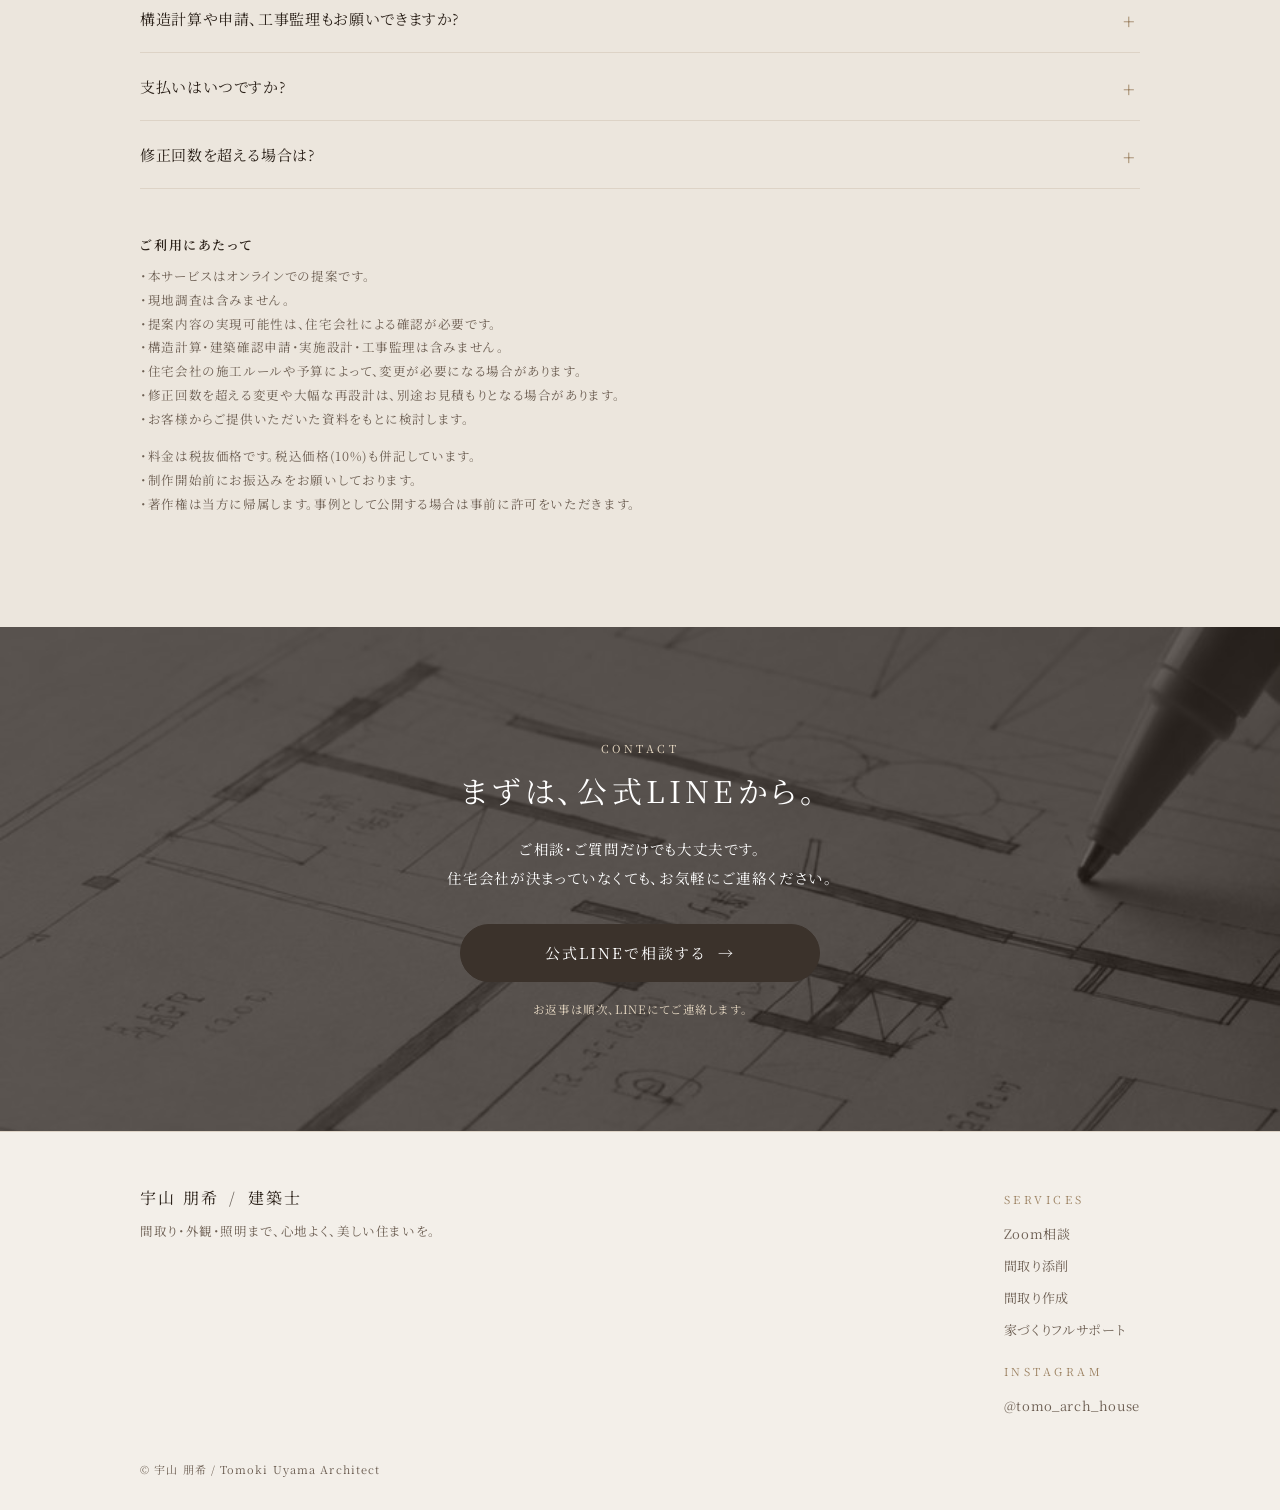
==== commit 4d1cfd3c: "Profile: new about text Co-Authored-By: Claude Sonnet 5.5 <noreply@anthropic.com> Claude-Session: ht" ====
--- a/index.html
+++ b/index.html
@@ -36,7 +36,7 @@
 <span class="scin"><span class="sce">03 | TOTAL HOME DESIGN</span><b>家づくりフルサポート</b>
 <span class="scm"><span class="tag loc">徳島県内限定</span></span>
 <span class="scd">所属工務店と連携し、お家の完成までを一貫してサポートします。</span><span class="pr"><b class="t">Zoomでご案内</b></span><span class="pill">詳細を見る</span></span></a></div></div>
-<p class="svnote">料金は税抜表示、税込を併記しています。Zoom相談料は、間取り添削・間取り作成の本申込時に全額充当されます。</p></div></section><section id="profile" class="sec "><div class="wrap"><header class="sh"><span class="en">ABOUT</span><h2>私について</h2></header><div class="pf"><div class="pimg"><img src="img/about.jpg" alt="宇山朋希" class="" loading=lazy decoding="async"></div><div class="ptx"><span class="role">建築士</span><p class="name">宇山 朋希</p><span class="rom">Tomoki Uyama</span><span class="org" aria-hidden="true"></span><p class="lead">その土地で、どんな暮らしをしたいか。</p><p>家づくりは、単に間取りを決めることではなく、「その土地で、どんな暮らしをしたいか」を考えることだと思っています。</p><p>建築士として、敷地の特性や暮らし方を丁寧に読み解き、デザインと暮らしやすさのバランスがとれた空間をご提案します。</p><p>私自身も自邸を設計し、日々の暮らしを通して、設計段階では気づかなかった発見や学びがあります。</p><p>建築士としての知識や経験だけでなく、実際に暮らしているからこそ感じることも、皆さまの家づくりにお伝えできればと思っています。</p><a class="more" href="https://www.instagram.com/tomo_arch_house/" target="_blank" rel="noopener">Instagramで自邸を見る <i>→</i></a></div></div></div></section><section id="faq" class="sec tint"><div class="wrap"><header class="sh"><span class="en">FAQ</span><h2>よくある質問</h2></header><div class="faq"><details><summary>対応エリアは?</summary><p>オンラインで全国対応しています。徳島県内の方には、所属工務店と連携した家づくりのサポートも、オンライン相談でご案内します。</p></details><details><summary>住宅会社が決まっていなくても相談できますか?</summary><p>はい。まずは公式LINEからご相談ください。</p></details><details><summary>Zoom相談の料金は、その後のサービスに充当されますか?</summary><p>間取り添削・間取り作成を正式にお申し込みいただく場合、Zoom相談料(60分)は全額充当されます。Zoom相談を経ずに、各サービスへ直接お申し込みいただくことも可能です。</p></details><details><summary>提案を住宅会社でそのまま採用できますか?</summary><p>住宅会社によって、外部設計者の提案を採用できない場合があります。事前に住宅会社へご確認ください。</p></details><details><summary>現地調査はありますか?</summary><p>現地調査は行いません。ご提供いただく敷地資料・現地写真・ご要望などをもとに提案します。</p></details><details><summary>上記以外の設計やデザインの相談もできますか?</summary><p>内装や照明など、ご要望に応じた個別のご相談にも対応できます。内容に応じて、別途お見積もりをご案内します。まずは公式LINEよりご相談ください。</p></details><details><summary>構造計算や申請、工事監理もお願いできますか?</summary><p>構造計算・建築確認申請・実施設計・工事監理は含みません。お客様が選ばれた住宅会社にご確認ください。</p></details><details><summary>支払いはいつですか?</summary><p>具体的な設計・デザイン提案は、ご入金確認後に開始します。間取り作成は、ご入金前にZoomでヒアリングを行い、内容をご確認いただいてから、正式なお申し込みをお願いします。間取り添削は、ご入金のあと資料をお送りいただきます。</p></details><details><summary>修正回数を超える場合は?</summary><p>修正回数を超える変更や大幅な再設計は、別途お見積もりとなる場合があります。</p></details></div><div class="notice"><b>ご利用にあたって</b><ul class=""><li>本サービスはオンラインでの提案です。</li><li>現地調査は含みません。</li><li>提案内容の実現可能性は、住宅会社による確認が必要です。</li><li>構造計算・建築確認申請・実施設計・工事監理は含みません。</li><li>住宅会社の施工ルールや予算によって、変更が必要になる場合があります。</li><li>修正回数を超える変更や大幅な再設計は、別途お見積もりとなる場合があります。</li><li>お客様からご提供いただいた資料をもとに検討します。</li></ul><ul class="notes"><li>料金は税抜価格です。税込価格(10%)も併記しています。</li><li>制作開始前にお振込みをお願いしております。</li><li>著作権は当方に帰属します。事例として公開する場合は事前に許可をいただきます。</li></ul></div></div></section><section id="contact" class="sec contact"><div class="cbg"><img src="img/s2.jpg" alt="" class="" loading=lazy decoding="async"></div><div class="wrap cin"><span class="en">CONTACT</span><h2>まずは、公式LINEから。</h2>
+<p class="svnote">料金は税抜表示、税込を併記しています。Zoom相談料は、間取り添削・間取り作成の本申込時に全額充当されます。</p></div></section><section id="profile" class="sec "><div class="wrap"><header class="sh"><span class="en">ABOUT</span><h2>私について</h2></header><div class="pf"><div class="pimg"><img src="img/about.jpg" alt="宇山朋希" class="" loading=lazy decoding="async"></div><div class="ptx"><span class="role">建築士</span><p class="name">宇山 朋希</p><span class="rom">Tomoki Uyama</span><span class="org" aria-hidden="true"></span><p class="lead">流行に左右されない、<br>普遍的なデザインを。</p><p>現場監督として建築の経験を積んだのち、現在は建築士として、住宅の設計・デザインに携わっています。</p><p>設計において大切にしているのは、流行に左右されない普遍的なデザインです。</p><p>一時的なトレンドや見た目の美しさだけでなく、素材本来の質感や光の入り方、細部の納まりを大切に、時を重ねても愛着を持ち続けられる空間を目指しています。</p><p>私自身も自邸を設計し、日々の暮らしを通して、新たな発見や学びを得ています。</p><p>建築士としての知識や経験、そして住まい手としての視点を活かし、一人ひとりにとって、自分の家が一番のお気に入りの場所になるような空間をご提案します。</p><a class="more" href="https://www.instagram.com/tomo_arch_house/" target="_blank" rel="noopener">Instagramで自邸を見る <i>→</i></a></div></div></div></section><section id="faq" class="sec tint"><div class="wrap"><header class="sh"><span class="en">FAQ</span><h2>よくある質問</h2></header><div class="faq"><details><summary>対応エリアは?</summary><p>オンラインで全国対応しています。徳島県内の方には、所属工務店と連携した家づくりのサポートも、オンライン相談でご案内します。</p></details><details><summary>住宅会社が決まっていなくても相談できますか?</summary><p>はい。まずは公式LINEからご相談ください。</p></details><details><summary>Zoom相談の料金は、その後のサービスに充当されますか?</summary><p>間取り添削・間取り作成を正式にお申し込みいただく場合、Zoom相談料(60分)は全額充当されます。Zoom相談を経ずに、各サービスへ直接お申し込みいただくことも可能です。</p></details><details><summary>提案を住宅会社でそのまま採用できますか?</summary><p>住宅会社によって、外部設計者の提案を採用できない場合があります。事前に住宅会社へご確認ください。</p></details><details><summary>現地調査はありますか?</summary><p>現地調査は行いません。ご提供いただく敷地資料・現地写真・ご要望などをもとに提案します。</p></details><details><summary>上記以外の設計やデザインの相談もできますか?</summary><p>内装や照明など、ご要望に応じた個別のご相談にも対応できます。内容に応じて、別途お見積もりをご案内します。まずは公式LINEよりご相談ください。</p></details><details><summary>構造計算や申請、工事監理もお願いできますか?</summary><p>構造計算・建築確認申請・実施設計・工事監理は含みません。お客様が選ばれた住宅会社にご確認ください。</p></details><details><summary>支払いはいつですか?</summary><p>具体的な設計・デザイン提案は、ご入金確認後に開始します。間取り作成は、ご入金前にZoomでヒアリングを行い、内容をご確認いただいてから、正式なお申し込みをお願いします。間取り添削は、ご入金のあと資料をお送りいただきます。</p></details><details><summary>修正回数を超える場合は?</summary><p>修正回数を超える変更や大幅な再設計は、別途お見積もりとなる場合があります。</p></details></div><div class="notice"><b>ご利用にあたって</b><ul class=""><li>本サービスはオンラインでの提案です。</li><li>現地調査は含みません。</li><li>提案内容の実現可能性は、住宅会社による確認が必要です。</li><li>構造計算・建築確認申請・実施設計・工事監理は含みません。</li><li>住宅会社の施工ルールや予算によって、変更が必要になる場合があります。</li><li>修正回数を超える変更や大幅な再設計は、別途お見積もりとなる場合があります。</li><li>お客様からご提供いただいた資料をもとに検討します。</li></ul><ul class="notes"><li>料金は税抜価格です。税込価格(10%)も併記しています。</li><li>制作開始前にお振込みをお願いしております。</li><li>著作権は当方に帰属します。事例として公開する場合は事前に許可をいただきます。</li></ul></div></div></section><section id="contact" class="sec contact"><div class="cbg"><img src="img/s2.jpg" alt="" class="" loading=lazy decoding="async"></div><div class="wrap cin"><span class="en">CONTACT</span><h2>まずは、公式LINEから。</h2>
 <p>ご相談・ご質問だけでも大丈夫です。<br>住宅会社が決まっていなくても、お気軽にご連絡ください。</p><a class="btn btn-w" href="https://lin.ee/RltCpPb" target="_blank" rel="noopener"><span>公式LINEで相談する</span><i aria-hidden="true">→</i></a><small>お返事は順次、LINEにてご連絡します。</small></div></section></main><footer class="ft"><div class="wrap"><div class="ftg"><div><div class="logo"><span>宇山 朋希 <i>/</i> 建築士</span></div><p class="ftp">間取り・外観・照明まで、心地よく、美しい住まいを。</p></div>
 <div class="ftl"><span class="en">SERVICES</span><a href="zoom-consultation">Zoom相談</a><a href="floorplan-review">間取り添削</a><a href="floorplan-design">間取り作成</a><a href="full-support">家づくりフルサポート</a><span class="en" style="margin-top:14px">INSTAGRAM</span><a href="https://www.instagram.com/tomo_arch_house/" target="_blank" rel="noopener">@tomo_arch_house</a></div></div>
 <p class="copy">© 宇山 朋希 / Tomoki Uyama Architect</p></div></footer>
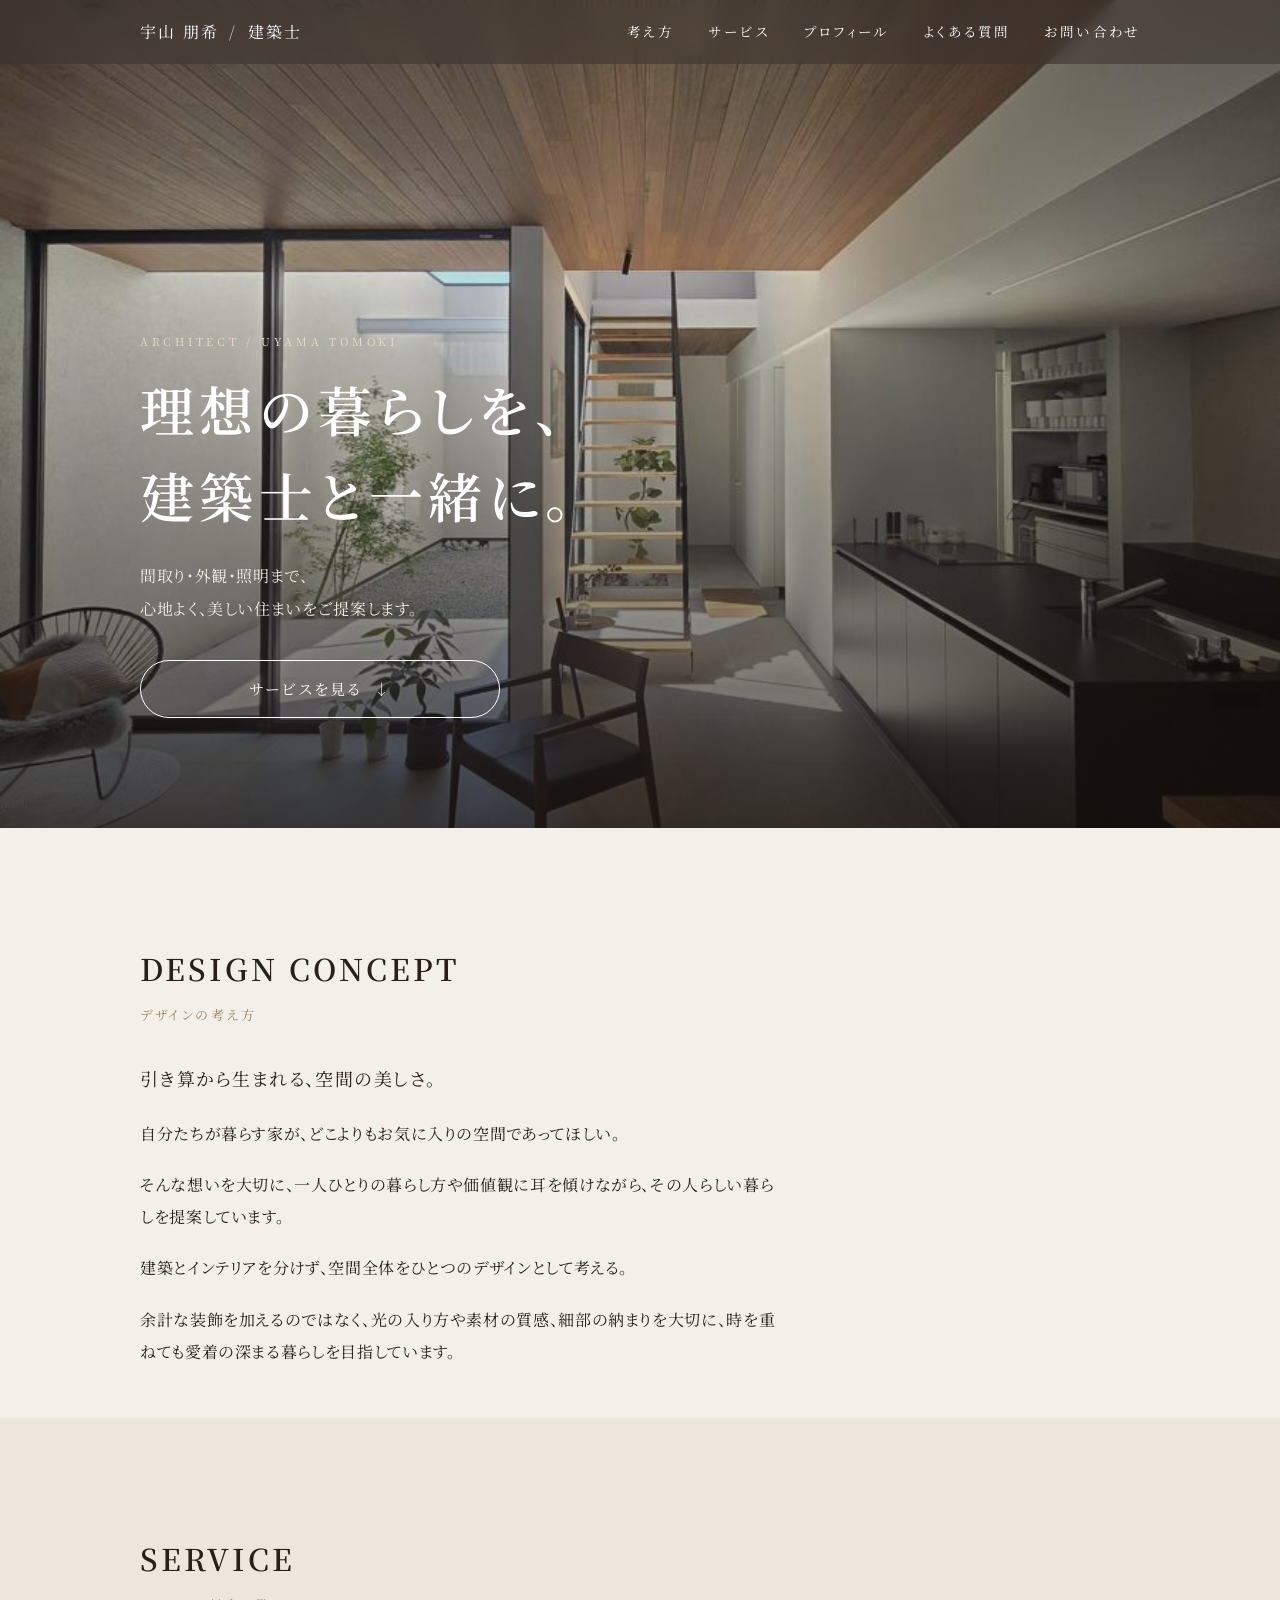
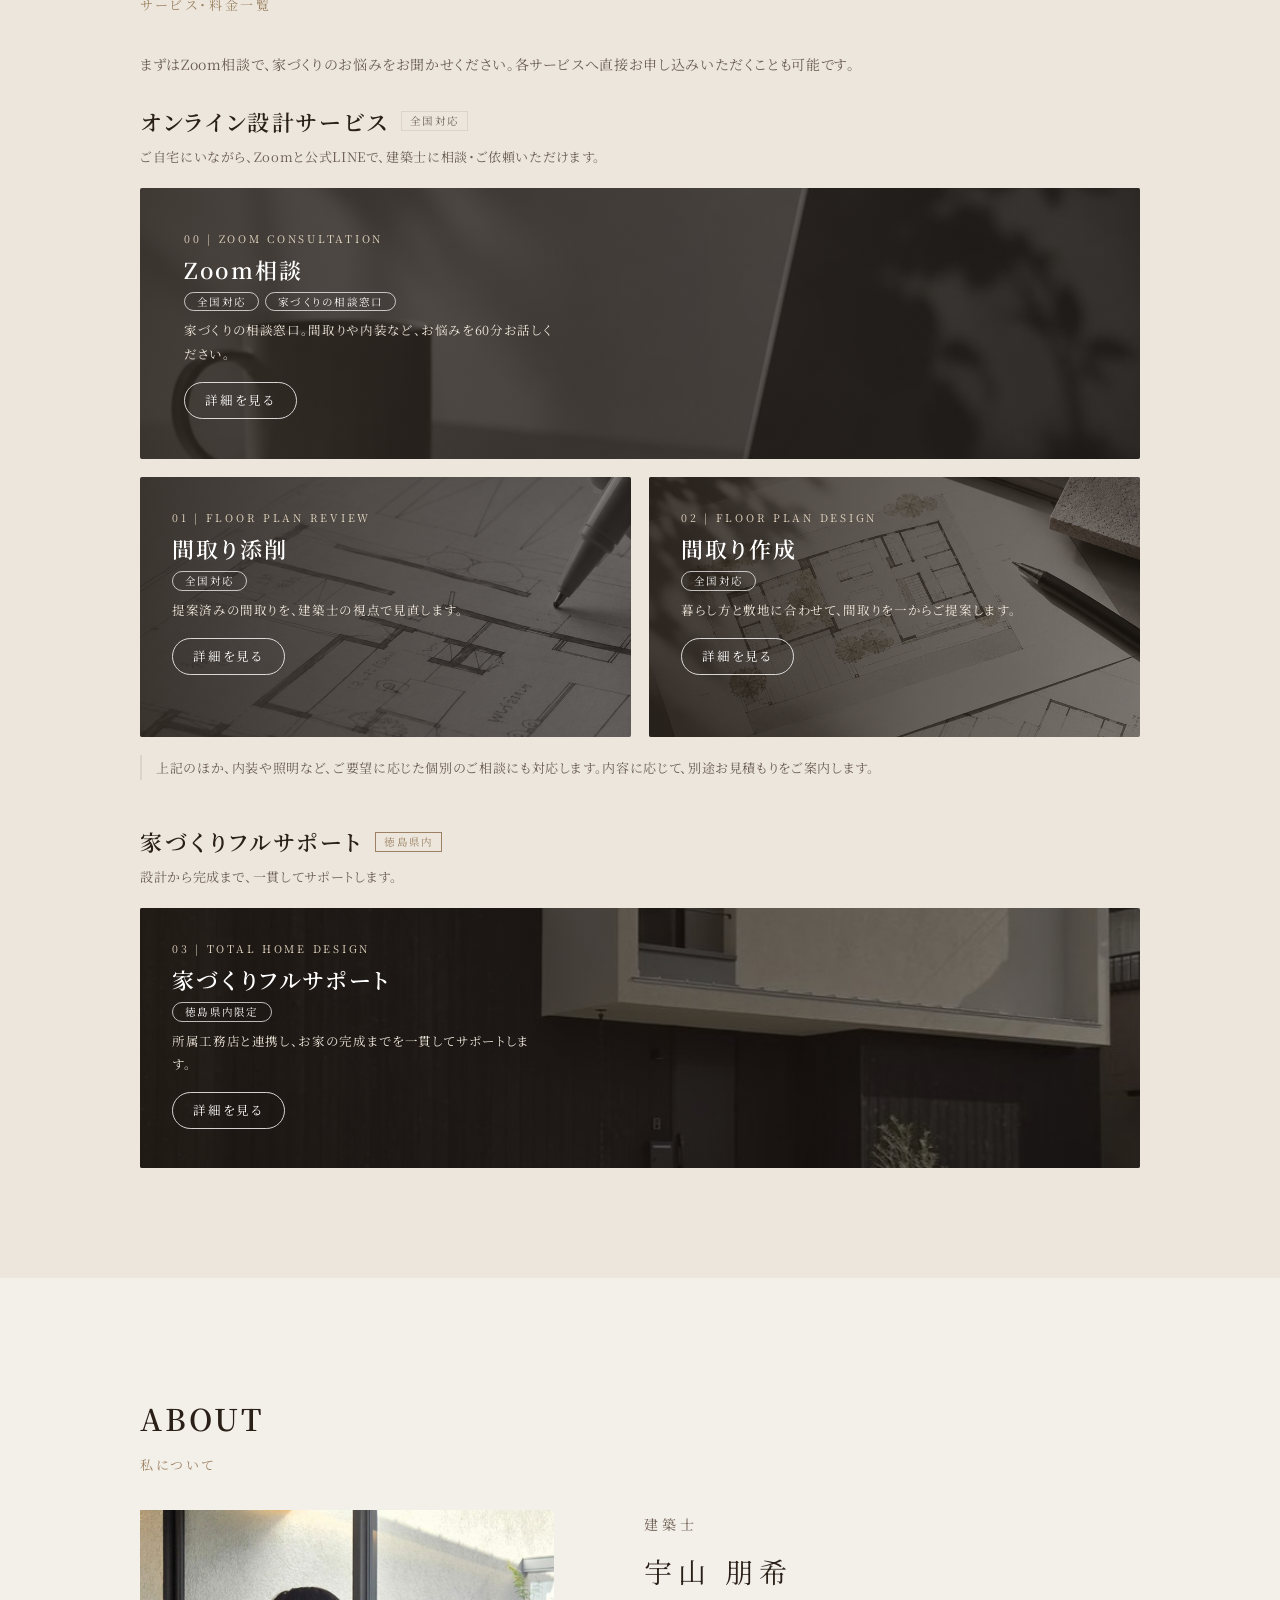
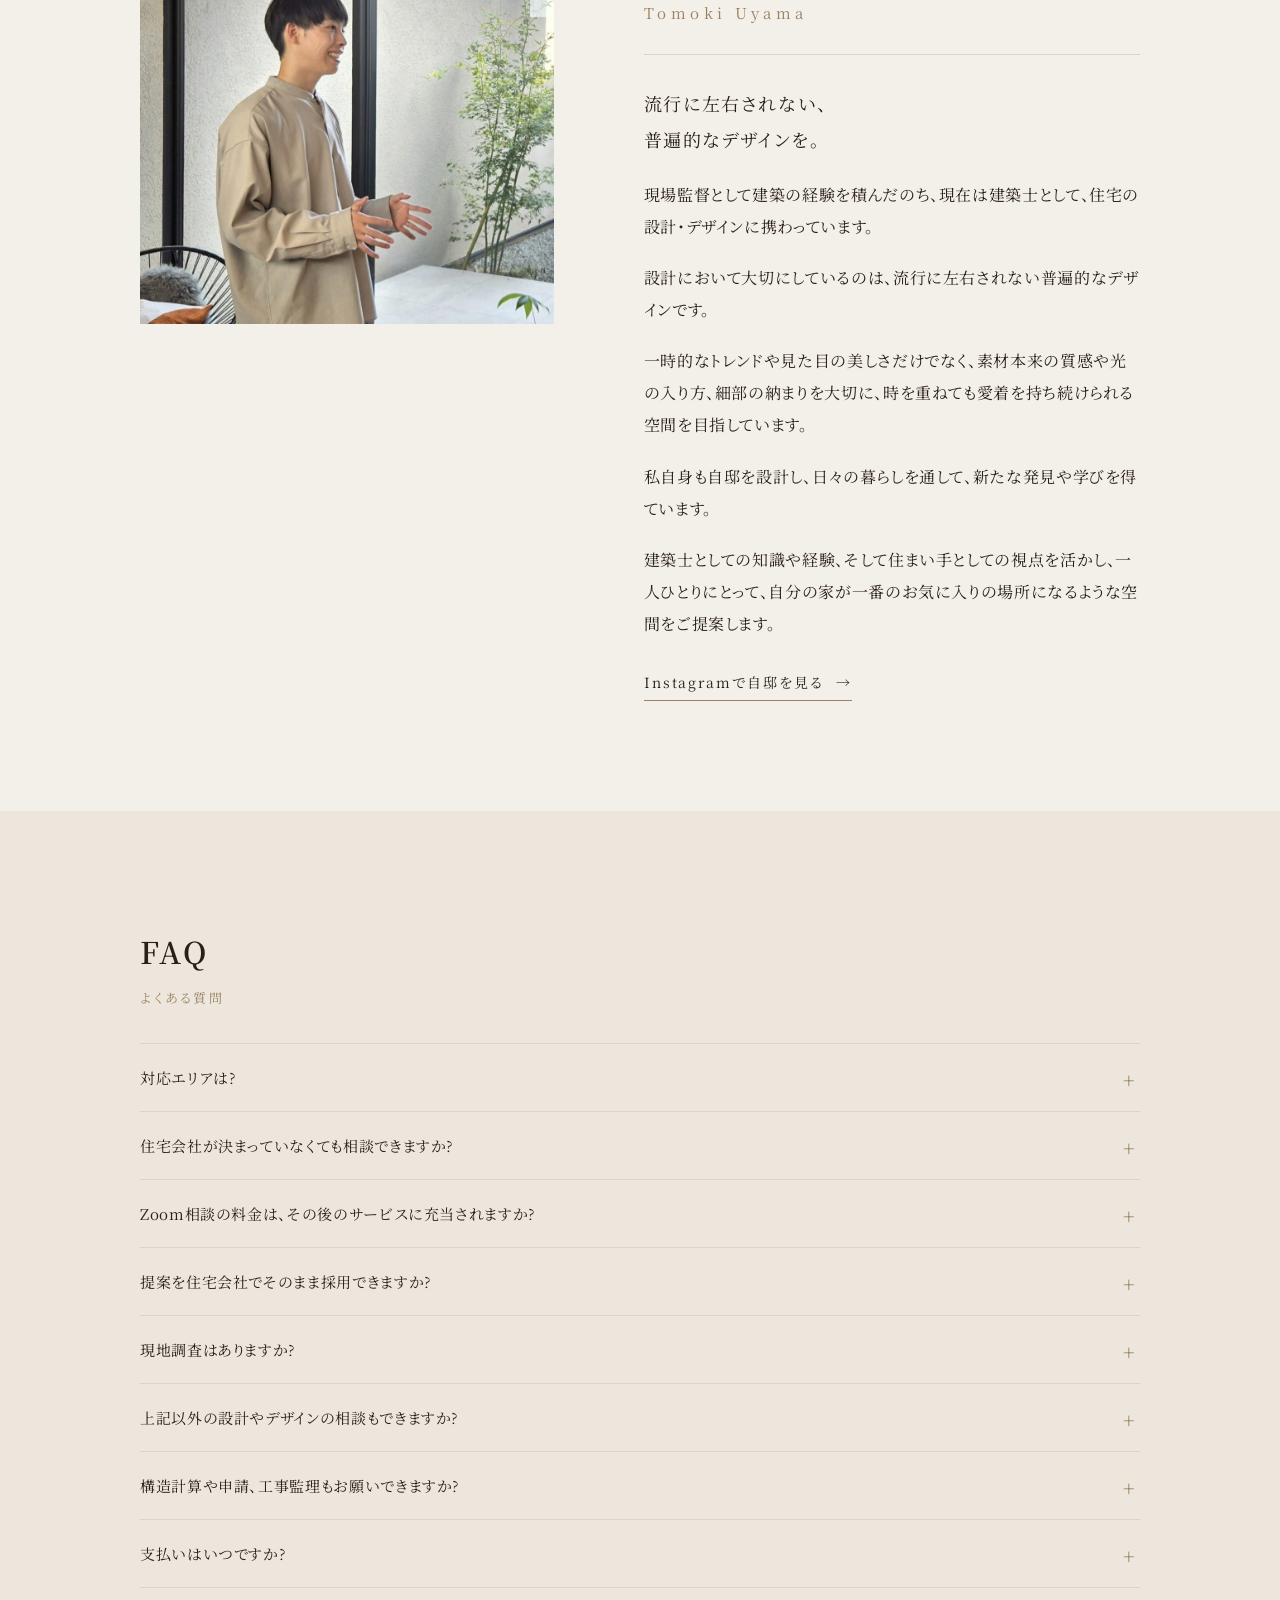
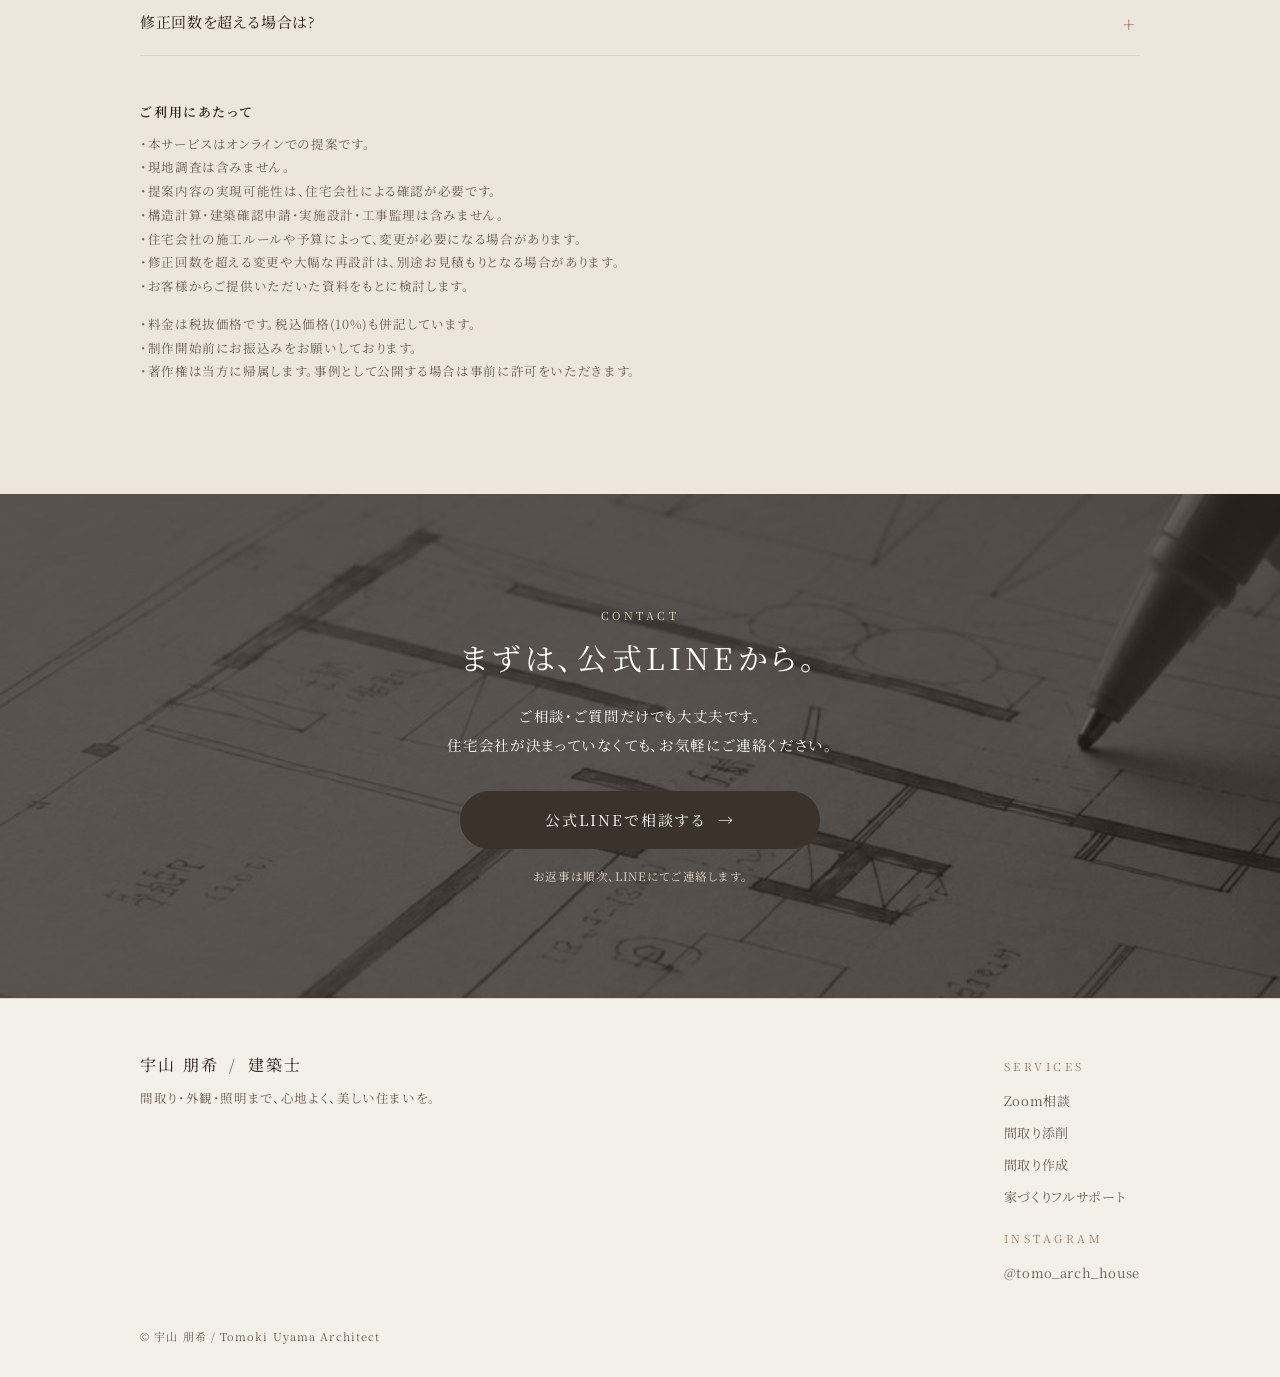
==== commit 396da21e: "Top page: hide prices on service cards (prices stay on detail pages) Co-Authored-By: Claude Sonnet 5" ====
--- a/index.html
+++ b/index.html
@@ -23,20 +23,20 @@
 <div class="scl"><a class="sc sc-z" href="zoom-consultation"><span class="scbg"><img src="img/zoom.jpg" alt="Zoom相談" class="" loading=lazy decoding="async"></span>
 <span class="scin"><span class="sce">00 | ZOOM CONSULTATION</span><b>Zoom相談</b>
 <span class="scm"><span class="tag">全国対応</span><span class="tag">家づくりの相談窓口</span></span>
-<span class="scd">家づくりの相談窓口。間取りや内装など、お悩みを60分お話しください。</span><span class="pr"><b>15,000</b>円<span class="u">/60分</span><small>(税抜)・税込16,500円</small></span><span class="pill">詳細を見る</span></span></a><a class="sc" href="floorplan-review"><span class="scbg"><img src="img/s2.jpg" alt="間取り添削" class="" loading=lazy decoding="async"></span>
+<span class="scd">家づくりの相談窓口。間取りや内装など、お悩みを60分お話しください。</span><span class="pill">詳細を見る</span></span></a><a class="sc" href="floorplan-review"><span class="scbg"><img src="img/s2.jpg" alt="間取り添削" class="" loading=lazy decoding="async"></span>
 <span class="scin"><span class="sce">01 | FLOOR PLAN REVIEW</span><b>間取り添削</b>
 <span class="scm"><span class="tag">全国対応</span></span>
-<span class="scd">提案済みの間取りを、建築士の視点で見直します。</span><span class="pr"><b>50,000</b>円<small>(税抜)・税込55,000円</small></span><span class="pill">詳細を見る</span></span></a><a class="sc" href="floorplan-design"><span class="scbg"><img src="img/plan.jpg" alt="間取り作成" class="" loading=lazy decoding="async"></span>
+<span class="scd">提案済みの間取りを、建築士の視点で見直します。</span><span class="pill">詳細を見る</span></span></a><a class="sc" href="floorplan-design"><span class="scbg"><img src="img/plan.jpg" alt="間取り作成" class="" loading=lazy decoding="async"></span>
 <span class="scin"><span class="sce">02 | FLOOR PLAN DESIGN</span><b>間取り作成</b>
 <span class="scm"><span class="tag">全国対応</span></span>
-<span class="scd">暮らし方と敷地に合わせて、間取りを一からご提案します。</span><span class="pr"><b>180,000</b>円<small>(税抜)・税込198,000円</small></span><span class="pill">詳細を見る</span></span></a></div>
+<span class="scd">暮らし方と敷地に合わせて、間取りを一からご提案します。</span><span class="pill">詳細を見る</span></span></a></div>
 <p class="indiv">上記のほか、内装や照明など、ご要望に応じた個別のご相談にも対応します。内容に応じて、別途お見積もりをご案内します。</p></div>
 <div class="sgrp"><div class="sgh"><h3>家づくりフルサポート</h3><span class="tag loc">徳島県内</span></div><p class="sgd">設計から完成まで、一貫してサポートします。</p>
 <div class="scl"><a class="sc" href="full-support"><span class="scbg"><img src="img/ext.jpg" alt="家づくりフルサポート" class="" loading=lazy decoding="async"></span>
 <span class="scin"><span class="sce">03 | TOTAL HOME DESIGN</span><b>家づくりフルサポート</b>
 <span class="scm"><span class="tag loc">徳島県内限定</span></span>
-<span class="scd">所属工務店と連携し、お家の完成までを一貫してサポートします。</span><span class="pr"><b class="t">Zoomでご案内</b></span><span class="pill">詳細を見る</span></span></a></div></div>
-<p class="svnote">料金は税抜表示、税込を併記しています。Zoom相談料は、間取り添削・間取り作成の本申込時に全額充当されます。</p></div></section><section id="profile" class="sec "><div class="wrap"><header class="sh"><span class="en">ABOUT</span><h2>私について</h2></header><div class="pf"><div class="pimg"><img src="img/about.jpg" alt="宇山朋希" class="" loading=lazy decoding="async"></div><div class="ptx"><span class="role">建築士</span><p class="name">宇山 朋希</p><span class="rom">Tomoki Uyama</span><span class="org" aria-hidden="true"></span><p class="lead">流行に左右されない、<br>普遍的なデザインを。</p><p>現場監督として建築の経験を積んだのち、現在は建築士として、住宅の設計・デザインに携わっています。</p><p>設計において大切にしているのは、流行に左右されない普遍的なデザインです。</p><p>一時的なトレンドや見た目の美しさだけでなく、素材本来の質感や光の入り方、細部の納まりを大切に、時を重ねても愛着を持ち続けられる空間を目指しています。</p><p>私自身も自邸を設計し、日々の暮らしを通して、新たな発見や学びを得ています。</p><p>建築士としての知識や経験、そして住まい手としての視点を活かし、一人ひとりにとって、自分の家が一番のお気に入りの場所になるような空間をご提案します。</p><a class="more" href="https://www.instagram.com/tomo_arch_house/" target="_blank" rel="noopener">Instagramで自邸を見る <i>→</i></a></div></div></div></section><section id="faq" class="sec tint"><div class="wrap"><header class="sh"><span class="en">FAQ</span><h2>よくある質問</h2></header><div class="faq"><details><summary>対応エリアは?</summary><p>オンラインで全国対応しています。徳島県内の方には、所属工務店と連携した家づくりのサポートも、オンライン相談でご案内します。</p></details><details><summary>住宅会社が決まっていなくても相談できますか?</summary><p>はい。まずは公式LINEからご相談ください。</p></details><details><summary>Zoom相談の料金は、その後のサービスに充当されますか?</summary><p>間取り添削・間取り作成を正式にお申し込みいただく場合、Zoom相談料(60分)は全額充当されます。Zoom相談を経ずに、各サービスへ直接お申し込みいただくことも可能です。</p></details><details><summary>提案を住宅会社でそのまま採用できますか?</summary><p>住宅会社によって、外部設計者の提案を採用できない場合があります。事前に住宅会社へご確認ください。</p></details><details><summary>現地調査はありますか?</summary><p>現地調査は行いません。ご提供いただく敷地資料・現地写真・ご要望などをもとに提案します。</p></details><details><summary>上記以外の設計やデザインの相談もできますか?</summary><p>内装や照明など、ご要望に応じた個別のご相談にも対応できます。内容に応じて、別途お見積もりをご案内します。まずは公式LINEよりご相談ください。</p></details><details><summary>構造計算や申請、工事監理もお願いできますか?</summary><p>構造計算・建築確認申請・実施設計・工事監理は含みません。お客様が選ばれた住宅会社にご確認ください。</p></details><details><summary>支払いはいつですか?</summary><p>具体的な設計・デザイン提案は、ご入金確認後に開始します。間取り作成は、ご入金前にZoomでヒアリングを行い、内容をご確認いただいてから、正式なお申し込みをお願いします。間取り添削は、ご入金のあと資料をお送りいただきます。</p></details><details><summary>修正回数を超える場合は?</summary><p>修正回数を超える変更や大幅な再設計は、別途お見積もりとなる場合があります。</p></details></div><div class="notice"><b>ご利用にあたって</b><ul class=""><li>本サービスはオンラインでの提案です。</li><li>現地調査は含みません。</li><li>提案内容の実現可能性は、住宅会社による確認が必要です。</li><li>構造計算・建築確認申請・実施設計・工事監理は含みません。</li><li>住宅会社の施工ルールや予算によって、変更が必要になる場合があります。</li><li>修正回数を超える変更や大幅な再設計は、別途お見積もりとなる場合があります。</li><li>お客様からご提供いただいた資料をもとに検討します。</li></ul><ul class="notes"><li>料金は税抜価格です。税込価格(10%)も併記しています。</li><li>制作開始前にお振込みをお願いしております。</li><li>著作権は当方に帰属します。事例として公開する場合は事前に許可をいただきます。</li></ul></div></div></section><section id="contact" class="sec contact"><div class="cbg"><img src="img/s2.jpg" alt="" class="" loading=lazy decoding="async"></div><div class="wrap cin"><span class="en">CONTACT</span><h2>まずは、公式LINEから。</h2>
+<span class="scd">所属工務店と連携し、お家の完成までを一貫してサポートします。</span><span class="pill">詳細を見る</span></span></a></div></div>
+</div></section><section id="profile" class="sec "><div class="wrap"><header class="sh"><span class="en">ABOUT</span><h2>私について</h2></header><div class="pf"><div class="pimg"><img src="img/about.jpg" alt="宇山朋希" class="" loading=lazy decoding="async"></div><div class="ptx"><span class="role">建築士</span><p class="name">宇山 朋希</p><span class="rom">Tomoki Uyama</span><span class="org" aria-hidden="true"></span><p class="lead">流行に左右されない、<br>普遍的なデザインを。</p><p>現場監督として建築の経験を積んだのち、現在は建築士として、住宅の設計・デザインに携わっています。</p><p>設計において大切にしているのは、流行に左右されない普遍的なデザインです。</p><p>一時的なトレンドや見た目の美しさだけでなく、素材本来の質感や光の入り方、細部の納まりを大切に、時を重ねても愛着を持ち続けられる空間を目指しています。</p><p>私自身も自邸を設計し、日々の暮らしを通して、新たな発見や学びを得ています。</p><p>建築士としての知識や経験、そして住まい手としての視点を活かし、一人ひとりにとって、自分の家が一番のお気に入りの場所になるような空間をご提案します。</p><a class="more" href="https://www.instagram.com/tomo_arch_house/" target="_blank" rel="noopener">Instagramで自邸を見る <i>→</i></a></div></div></div></section><section id="faq" class="sec tint"><div class="wrap"><header class="sh"><span class="en">FAQ</span><h2>よくある質問</h2></header><div class="faq"><details><summary>対応エリアは?</summary><p>オンラインで全国対応しています。徳島県内の方には、所属工務店と連携した家づくりのサポートも、オンライン相談でご案内します。</p></details><details><summary>住宅会社が決まっていなくても相談できますか?</summary><p>はい。まずは公式LINEからご相談ください。</p></details><details><summary>Zoom相談の料金は、その後のサービスに充当されますか?</summary><p>間取り添削・間取り作成を正式にお申し込みいただく場合、Zoom相談料(60分)は全額充当されます。Zoom相談を経ずに、各サービスへ直接お申し込みいただくことも可能です。</p></details><details><summary>提案を住宅会社でそのまま採用できますか?</summary><p>住宅会社によって、外部設計者の提案を採用できない場合があります。事前に住宅会社へご確認ください。</p></details><details><summary>現地調査はありますか?</summary><p>現地調査は行いません。ご提供いただく敷地資料・現地写真・ご要望などをもとに提案します。</p></details><details><summary>上記以外の設計やデザインの相談もできますか?</summary><p>内装や照明など、ご要望に応じた個別のご相談にも対応できます。内容に応じて、別途お見積もりをご案内します。まずは公式LINEよりご相談ください。</p></details><details><summary>構造計算や申請、工事監理もお願いできますか?</summary><p>構造計算・建築確認申請・実施設計・工事監理は含みません。お客様が選ばれた住宅会社にご確認ください。</p></details><details><summary>支払いはいつですか?</summary><p>具体的な設計・デザイン提案は、ご入金確認後に開始します。間取り作成は、ご入金前にZoomでヒアリングを行い、内容をご確認いただいてから、正式なお申し込みをお願いします。間取り添削は、ご入金のあと資料をお送りいただきます。</p></details><details><summary>修正回数を超える場合は?</summary><p>修正回数を超える変更や大幅な再設計は、別途お見積もりとなる場合があります。</p></details></div><div class="notice"><b>ご利用にあたって</b><ul class=""><li>本サービスはオンラインでの提案です。</li><li>現地調査は含みません。</li><li>提案内容の実現可能性は、住宅会社による確認が必要です。</li><li>構造計算・建築確認申請・実施設計・工事監理は含みません。</li><li>住宅会社の施工ルールや予算によって、変更が必要になる場合があります。</li><li>修正回数を超える変更や大幅な再設計は、別途お見積もりとなる場合があります。</li><li>お客様からご提供いただいた資料をもとに検討します。</li></ul><ul class="notes"><li>料金は税抜価格です。税込価格(10%)も併記しています。</li><li>制作開始前にお振込みをお願いしております。</li><li>著作権は当方に帰属します。事例として公開する場合は事前に許可をいただきます。</li></ul></div></div></section><section id="contact" class="sec contact"><div class="cbg"><img src="img/s2.jpg" alt="" class="" loading=lazy decoding="async"></div><div class="wrap cin"><span class="en">CONTACT</span><h2>まずは、公式LINEから。</h2>
 <p>ご相談・ご質問だけでも大丈夫です。<br>住宅会社が決まっていなくても、お気軽にご連絡ください。</p><a class="btn btn-w" href="https://lin.ee/RltCpPb" target="_blank" rel="noopener"><span>公式LINEで相談する</span><i aria-hidden="true">→</i></a><small>お返事は順次、LINEにてご連絡します。</small></div></section></main><footer class="ft"><div class="wrap"><div class="ftg"><div><div class="logo"><span>宇山 朋希 <i>/</i> 建築士</span></div><p class="ftp">間取り・外観・照明まで、心地よく、美しい住まいを。</p></div>
 <div class="ftl"><span class="en">SERVICES</span><a href="zoom-consultation">Zoom相談</a><a href="floorplan-review">間取り添削</a><a href="floorplan-design">間取り作成</a><a href="full-support">家づくりフルサポート</a><span class="en" style="margin-top:14px">INSTAGRAM</span><a href="https://www.instagram.com/tomo_arch_house/" target="_blank" rel="noopener">@tomo_arch_house</a></div></div>
 <p class="copy">© 宇山 朋希 / Tomoki Uyama Architect</p></div></footer>
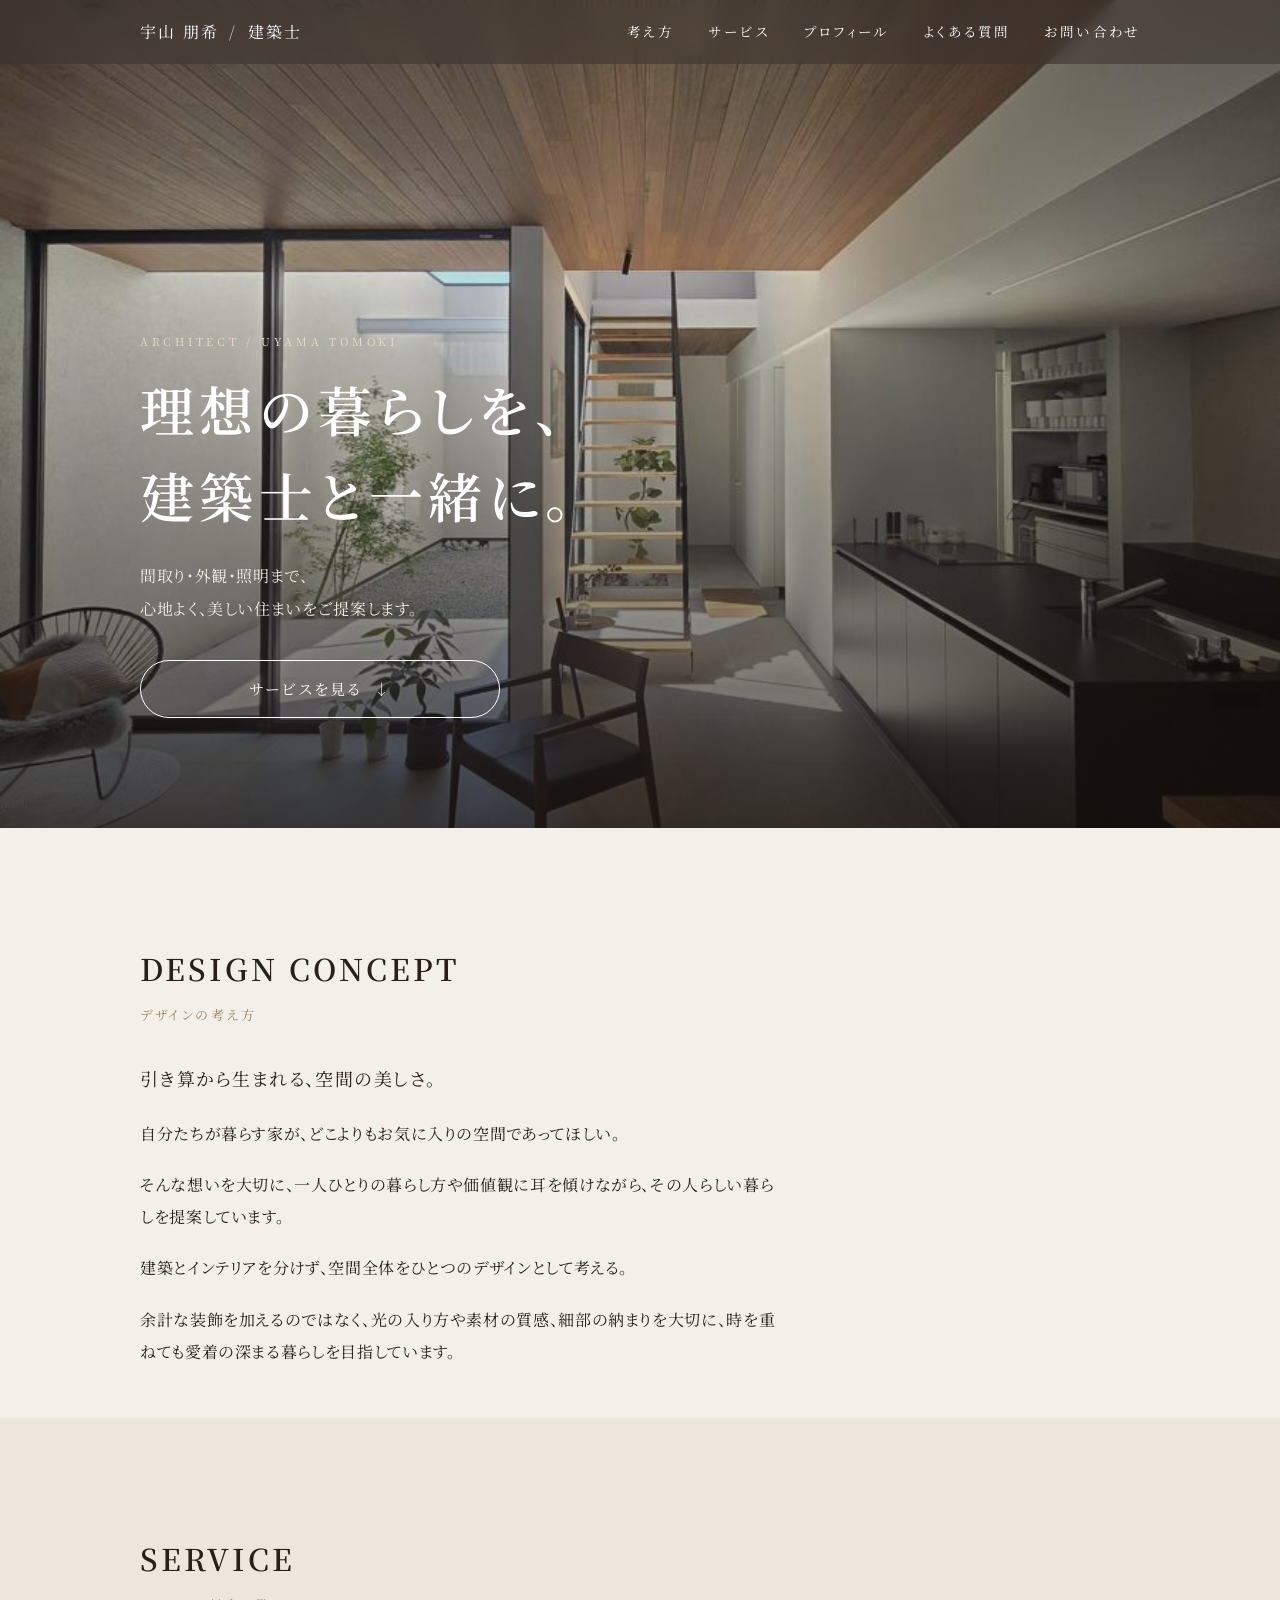
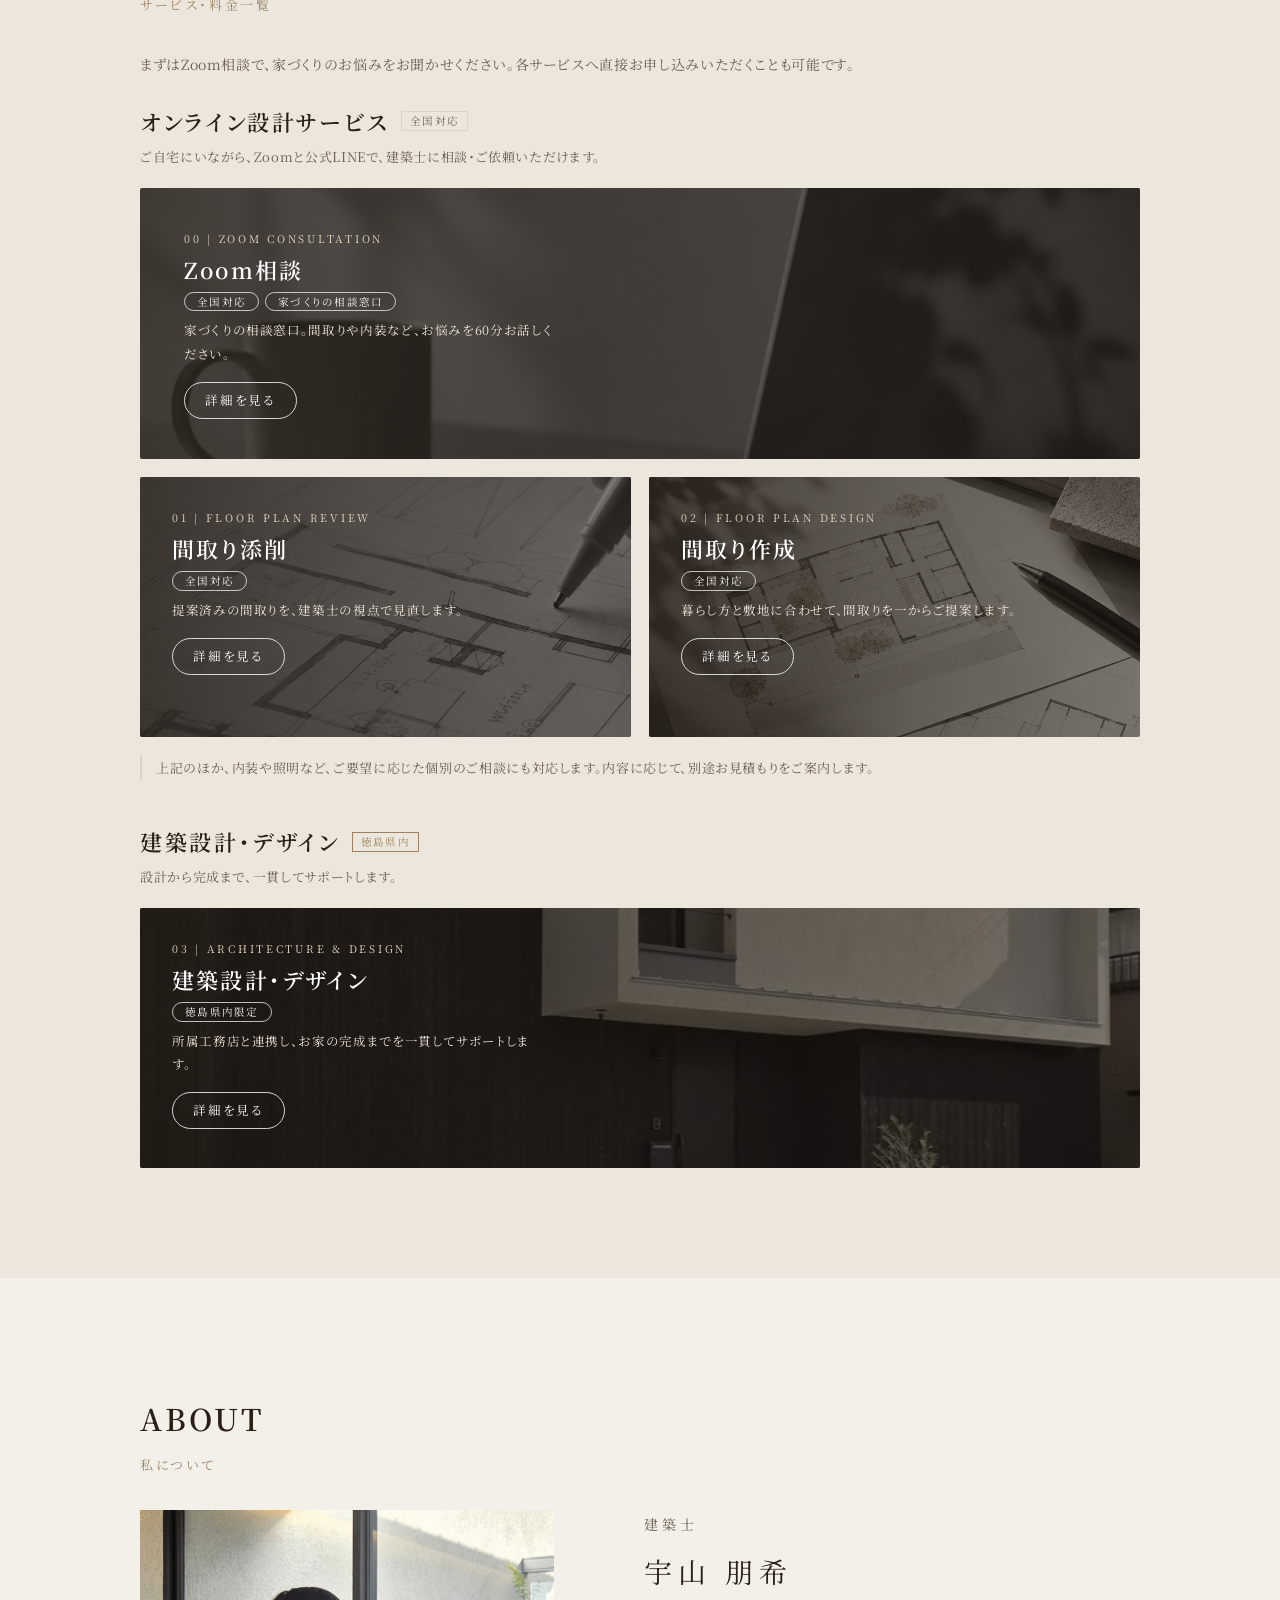
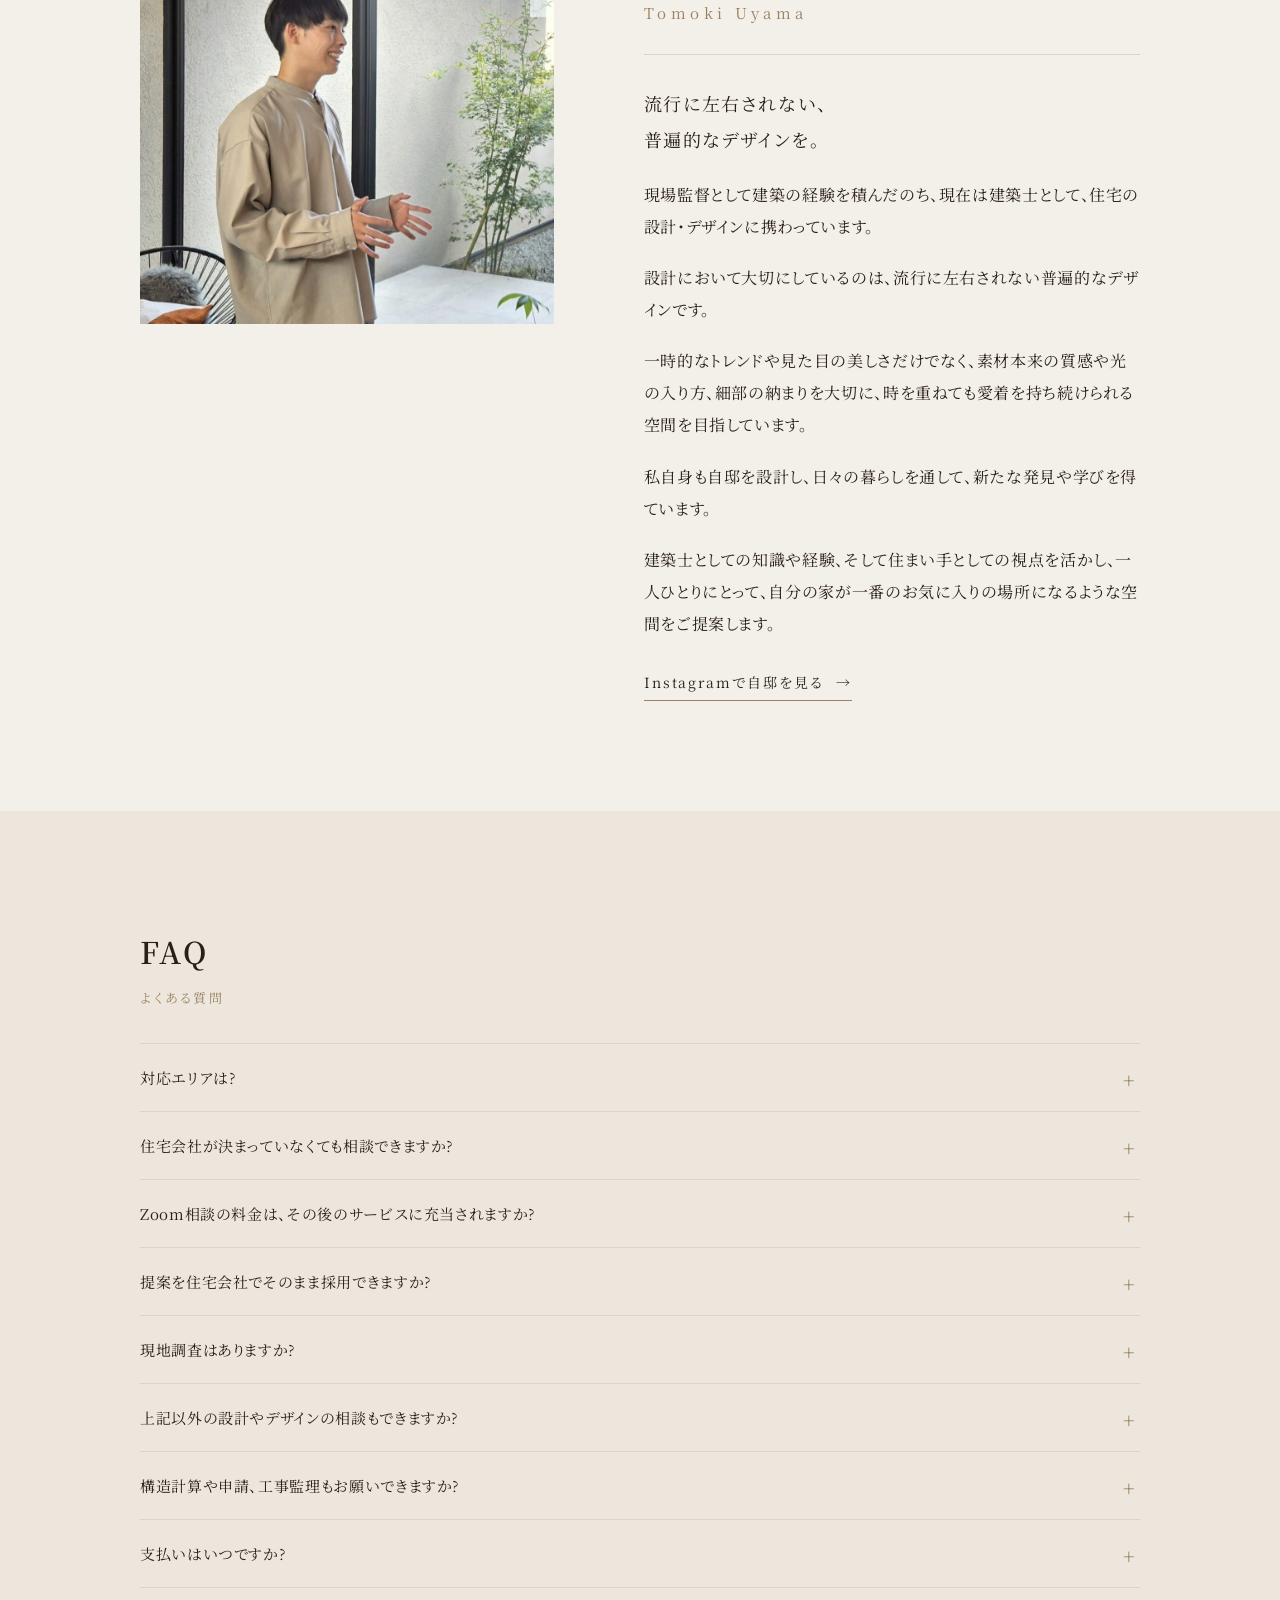
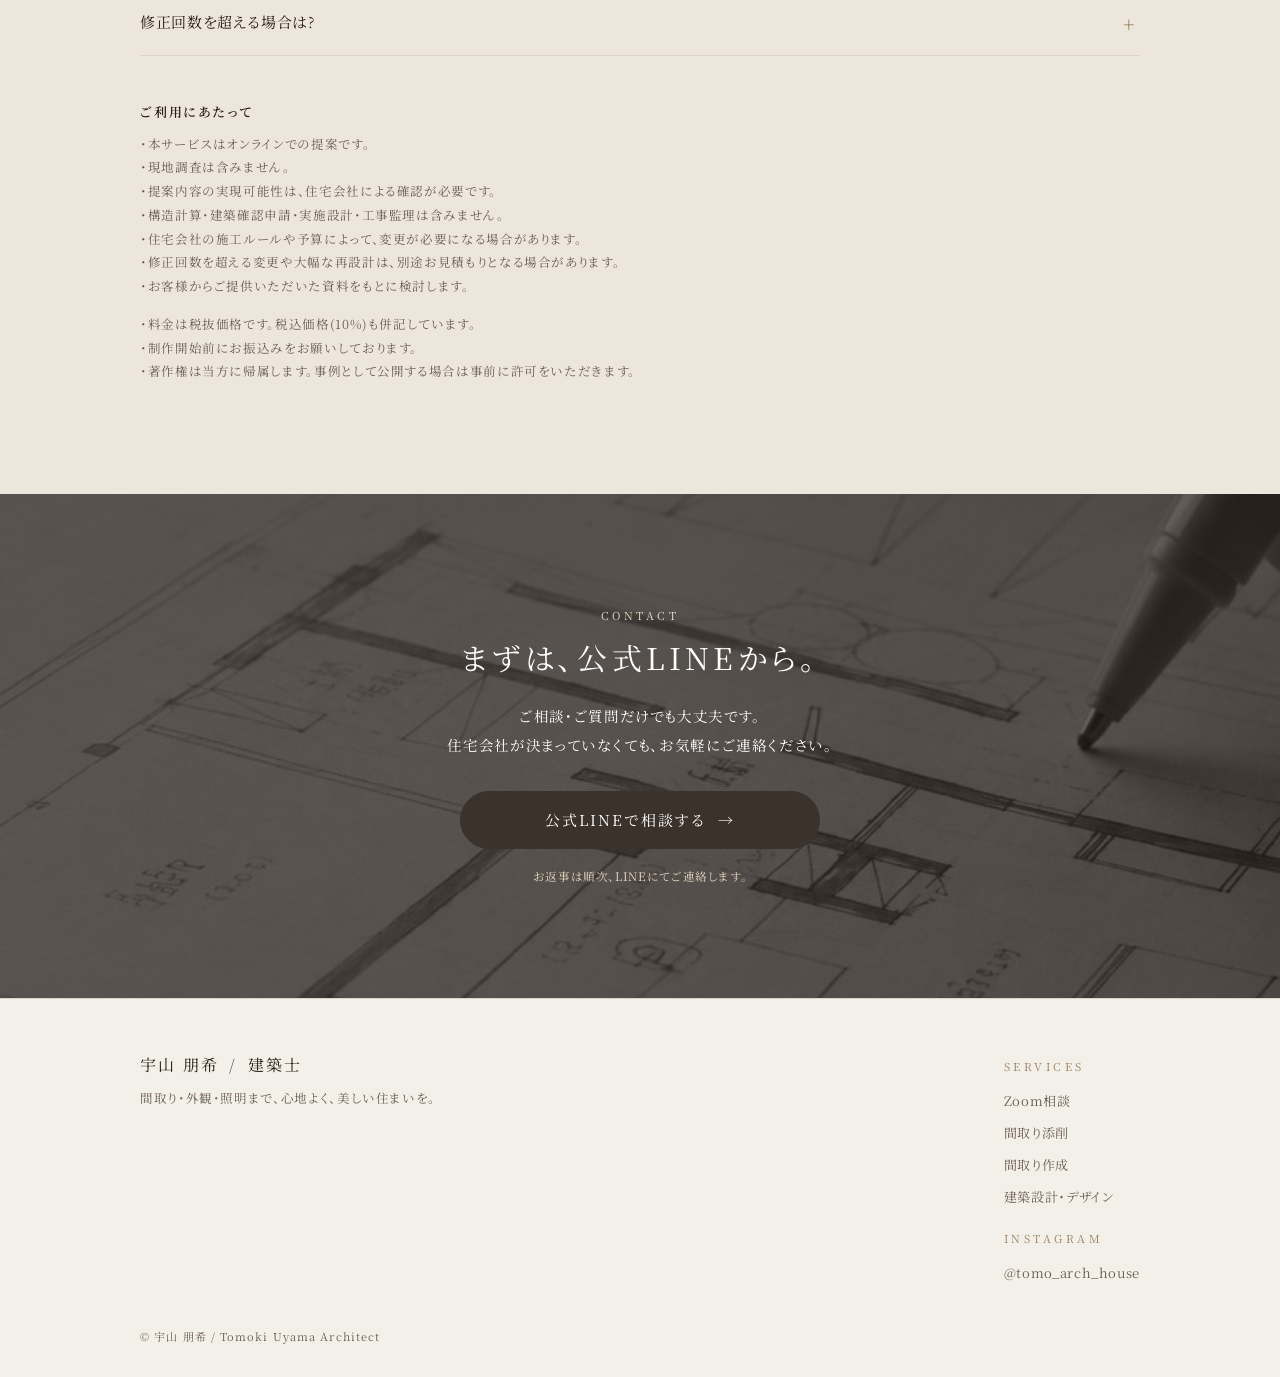
==== commit cf5e884b: "Rename 家づくりフルサポート to 建築設計・デザイン; mention shop consultations Co-Authored-By: Claude Sonnet 5.5 <norepl" ====
--- a/index.html
+++ b/index.html
@@ -8,13 +8,13 @@
 <meta property="og:image" content="https://tomo-architect.com/ogp.jpg"><meta name="twitter:card" content="summary_large_image">
 <link rel="preconnect" href="https://fonts.googleapis.com"><link rel="preconnect" href="https://fonts.gstatic.com" crossorigin>
 <link href="https://fonts.googleapis.com/css2?family=Noto+Serif+JP:wght@400;600&display=swap" rel="stylesheet">
-<link rel="stylesheet" href="assets/style.css"><script type="application/ld+json">{"@context": "https://schema.org", "@type": "ProfessionalService", "name": "宇山朋希 建築士", "url": "https://tomo-architect.com/", "image": "https://tomo-architect.com/ogp.jpg", "description": "オンラインで全国対応。間取り相談・間取り添削・間取り作成。徳島県内は家づくりフルサポート。", "areaServed": "JP", "founder": {"@type": "Person", "name": "宇山 朋希", "jobTitle": "建築士"}, "sameAs": ["https://lin.ee/RltCpPb", "https://www.instagram.com/tomo_arch_house/"]}</script></head><body><a class="skip" href="#main">本文へ</a>
+<link rel="stylesheet" href="assets/style.css"><script type="application/ld+json">{"@context": "https://schema.org", "@type": "ProfessionalService", "name": "宇山朋希 建築士", "url": "https://tomo-architect.com/", "image": "https://tomo-architect.com/ogp.jpg", "description": "オンラインで全国対応。間取り相談・間取り添削・間取り作成。徳島県内は建築設計・デザイン。", "areaServed": "JP", "founder": {"@type": "Person", "name": "宇山 朋希", "jobTitle": "建築士"}, "sameAs": ["https://lin.ee/RltCpPb", "https://www.instagram.com/tomo_arch_house/"]}</script></head><body><a class="skip" href="#main">本文へ</a>
 <header class="hd hd-home" id="hd"><div class="wrap hdin">
 <a class="logo" href="./"><span>宇山 朋希 <i>/</i> 建築士</span></a>
 <nav class="pcnav" aria-label="メイン"><a href="./#concept">考え方</a><a href="./#services">サービス</a><a href="./#profile">プロフィール</a><a href="./#faq">よくある質問</a><a href="./#contact">お問い合わせ</a></nav>
 <button class="mb" id="mb" aria-expanded="false" aria-controls="drawer"><b>MENU</b></button></div></header>
 <div class="drawer" id="drawer" hidden><nav aria-label="メニュー"><a href="./#concept">考え方</a><a href="./#services">サービス</a><a href="./#profile">プロフィール</a><a href="./#faq">よくある質問</a><a href="./#contact">お問い合わせ</a>
-<div class="dsv"><span class="en">SERVICES</span><a href="zoom-consultation">Zoom相談</a><a href="floorplan-review">間取り添削</a><a href="floorplan-design">間取り作成</a><a href="full-support">家づくりフルサポート</a></div></nav>
+<div class="dsv"><span class="en">SERVICES</span><a href="zoom-consultation">Zoom相談</a><a href="floorplan-review">間取り添削</a><a href="floorplan-design">間取り作成</a><a href="full-support">建築設計・デザイン</a></div></nav>
 <a class="btn" href="https://lin.ee/RltCpPb" target="_blank" rel="noopener"><span>公式LINEで相談する</span><i aria-hidden="true">→</i></a></div><main id="main"><section class="hero"><div class="heroimg"><img src="img/hero.jpg" alt="" class="" decoding="async"></div><div class="heroin wrap">
 <p class="eyebrow">ARCHITECT / UYAMA TOMOKI</p><h1>理想の暮らしを、<br>建築士と一緒に。</h1>
 <p class="herosub">間取り・外観・照明まで、<br>心地よく、美しい住まいをご提案します。</p>
@@ -31,14 +31,14 @@
 <span class="scm"><span class="tag">全国対応</span></span>
 <span class="scd">暮らし方と敷地に合わせて、間取りを一からご提案します。</span><span class="pill">詳細を見る</span></span></a></div>
 <p class="indiv">上記のほか、内装や照明など、ご要望に応じた個別のご相談にも対応します。内容に応じて、別途お見積もりをご案内します。</p></div>
-<div class="sgrp"><div class="sgh"><h3>家づくりフルサポート</h3><span class="tag loc">徳島県内</span></div><p class="sgd">設計から完成まで、一貫してサポートします。</p>
-<div class="scl"><a class="sc" href="full-support"><span class="scbg"><img src="img/ext.jpg" alt="家づくりフルサポート" class="" loading=lazy decoding="async"></span>
-<span class="scin"><span class="sce">03 | TOTAL HOME DESIGN</span><b>家づくりフルサポート</b>
+<div class="sgrp"><div class="sgh"><h3>建築設計・デザイン</h3><span class="tag loc">徳島県内</span></div><p class="sgd">設計から完成まで、一貫してサポートします。</p>
+<div class="scl"><a class="sc" href="full-support"><span class="scbg"><img src="img/ext.jpg" alt="建築設計・デザイン" class="" loading=lazy decoding="async"></span>
+<span class="scin"><span class="sce">03 | ARCHITECTURE & DESIGN</span><b>建築設計・デザイン</b>
 <span class="scm"><span class="tag loc">徳島県内限定</span></span>
 <span class="scd">所属工務店と連携し、お家の完成までを一貫してサポートします。</span><span class="pill">詳細を見る</span></span></a></div></div>
 </div></section><section id="profile" class="sec "><div class="wrap"><header class="sh"><span class="en">ABOUT</span><h2>私について</h2></header><div class="pf"><div class="pimg"><img src="img/about.jpg" alt="宇山朋希" class="" loading=lazy decoding="async"></div><div class="ptx"><span class="role">建築士</span><p class="name">宇山 朋希</p><span class="rom">Tomoki Uyama</span><span class="org" aria-hidden="true"></span><p class="lead">流行に左右されない、<br>普遍的なデザインを。</p><p>現場監督として建築の経験を積んだのち、現在は建築士として、住宅の設計・デザインに携わっています。</p><p>設計において大切にしているのは、流行に左右されない普遍的なデザインです。</p><p>一時的なトレンドや見た目の美しさだけでなく、素材本来の質感や光の入り方、細部の納まりを大切に、時を重ねても愛着を持ち続けられる空間を目指しています。</p><p>私自身も自邸を設計し、日々の暮らしを通して、新たな発見や学びを得ています。</p><p>建築士としての知識や経験、そして住まい手としての視点を活かし、一人ひとりにとって、自分の家が一番のお気に入りの場所になるような空間をご提案します。</p><a class="more" href="https://www.instagram.com/tomo_arch_house/" target="_blank" rel="noopener">Instagramで自邸を見る <i>→</i></a></div></div></div></section><section id="faq" class="sec tint"><div class="wrap"><header class="sh"><span class="en">FAQ</span><h2>よくある質問</h2></header><div class="faq"><details><summary>対応エリアは?</summary><p>オンラインで全国対応しています。徳島県内の方には、所属工務店と連携した家づくりのサポートも、オンライン相談でご案内します。</p></details><details><summary>住宅会社が決まっていなくても相談できますか?</summary><p>はい。まずは公式LINEからご相談ください。</p></details><details><summary>Zoom相談の料金は、その後のサービスに充当されますか?</summary><p>間取り添削・間取り作成を正式にお申し込みいただく場合、Zoom相談料(60分)は全額充当されます。Zoom相談を経ずに、各サービスへ直接お申し込みいただくことも可能です。</p></details><details><summary>提案を住宅会社でそのまま採用できますか?</summary><p>住宅会社によって、外部設計者の提案を採用できない場合があります。事前に住宅会社へご確認ください。</p></details><details><summary>現地調査はありますか?</summary><p>現地調査は行いません。ご提供いただく敷地資料・現地写真・ご要望などをもとに提案します。</p></details><details><summary>上記以外の設計やデザインの相談もできますか?</summary><p>内装や照明など、ご要望に応じた個別のご相談にも対応できます。内容に応じて、別途お見積もりをご案内します。まずは公式LINEよりご相談ください。</p></details><details><summary>構造計算や申請、工事監理もお願いできますか?</summary><p>構造計算・建築確認申請・実施設計・工事監理は含みません。お客様が選ばれた住宅会社にご確認ください。</p></details><details><summary>支払いはいつですか?</summary><p>具体的な設計・デザイン提案は、ご入金確認後に開始します。間取り作成は、ご入金前にZoomでヒアリングを行い、内容をご確認いただいてから、正式なお申し込みをお願いします。間取り添削は、ご入金のあと資料をお送りいただきます。</p></details><details><summary>修正回数を超える場合は?</summary><p>修正回数を超える変更や大幅な再設計は、別途お見積もりとなる場合があります。</p></details></div><div class="notice"><b>ご利用にあたって</b><ul class=""><li>本サービスはオンラインでの提案です。</li><li>現地調査は含みません。</li><li>提案内容の実現可能性は、住宅会社による確認が必要です。</li><li>構造計算・建築確認申請・実施設計・工事監理は含みません。</li><li>住宅会社の施工ルールや予算によって、変更が必要になる場合があります。</li><li>修正回数を超える変更や大幅な再設計は、別途お見積もりとなる場合があります。</li><li>お客様からご提供いただいた資料をもとに検討します。</li></ul><ul class="notes"><li>料金は税抜価格です。税込価格(10%)も併記しています。</li><li>制作開始前にお振込みをお願いしております。</li><li>著作権は当方に帰属します。事例として公開する場合は事前に許可をいただきます。</li></ul></div></div></section><section id="contact" class="sec contact"><div class="cbg"><img src="img/s2.jpg" alt="" class="" loading=lazy decoding="async"></div><div class="wrap cin"><span class="en">CONTACT</span><h2>まずは、公式LINEから。</h2>
 <p>ご相談・ご質問だけでも大丈夫です。<br>住宅会社が決まっていなくても、お気軽にご連絡ください。</p><a class="btn btn-w" href="https://lin.ee/RltCpPb" target="_blank" rel="noopener"><span>公式LINEで相談する</span><i aria-hidden="true">→</i></a><small>お返事は順次、LINEにてご連絡します。</small></div></section></main><footer class="ft"><div class="wrap"><div class="ftg"><div><div class="logo"><span>宇山 朋希 <i>/</i> 建築士</span></div><p class="ftp">間取り・外観・照明まで、心地よく、美しい住まいを。</p></div>
-<div class="ftl"><span class="en">SERVICES</span><a href="zoom-consultation">Zoom相談</a><a href="floorplan-review">間取り添削</a><a href="floorplan-design">間取り作成</a><a href="full-support">家づくりフルサポート</a><span class="en" style="margin-top:14px">INSTAGRAM</span><a href="https://www.instagram.com/tomo_arch_house/" target="_blank" rel="noopener">@tomo_arch_house</a></div></div>
+<div class="ftl"><span class="en">SERVICES</span><a href="zoom-consultation">Zoom相談</a><a href="floorplan-review">間取り添削</a><a href="floorplan-design">間取り作成</a><a href="full-support">建築設計・デザイン</a><span class="en" style="margin-top:14px">INSTAGRAM</span><a href="https://www.instagram.com/tomo_arch_house/" target="_blank" rel="noopener">@tomo_arch_house</a></div></div>
 <p class="copy">© 宇山 朋希 / Tomoki Uyama Architect</p></div></footer>
 <div class="fab"><a href="https://lin.ee/RltCpPb" target="_blank" rel="noopener"><span>公式LINEで相談する</span></a></div>
 <script>(function(){var b=document.getElementById('mb'),d=document.getElementById('drawer');if(!b)return;
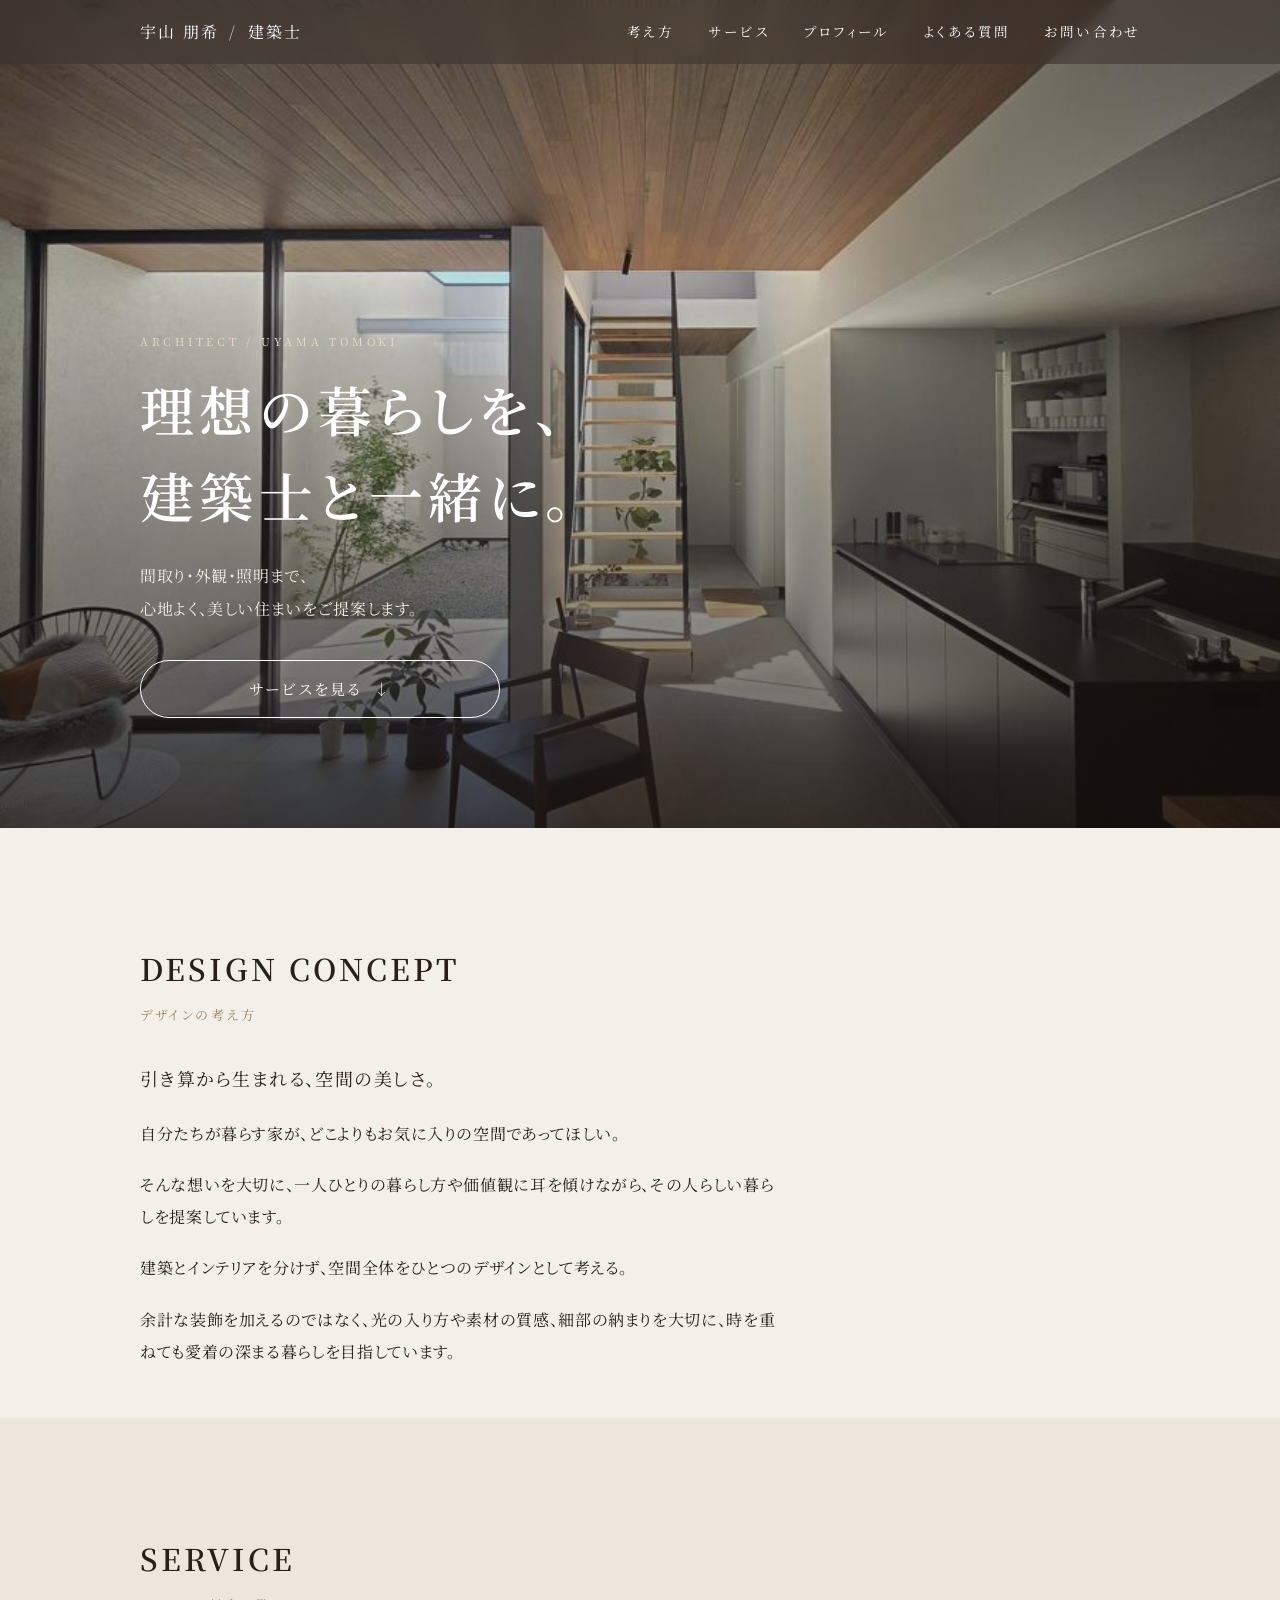
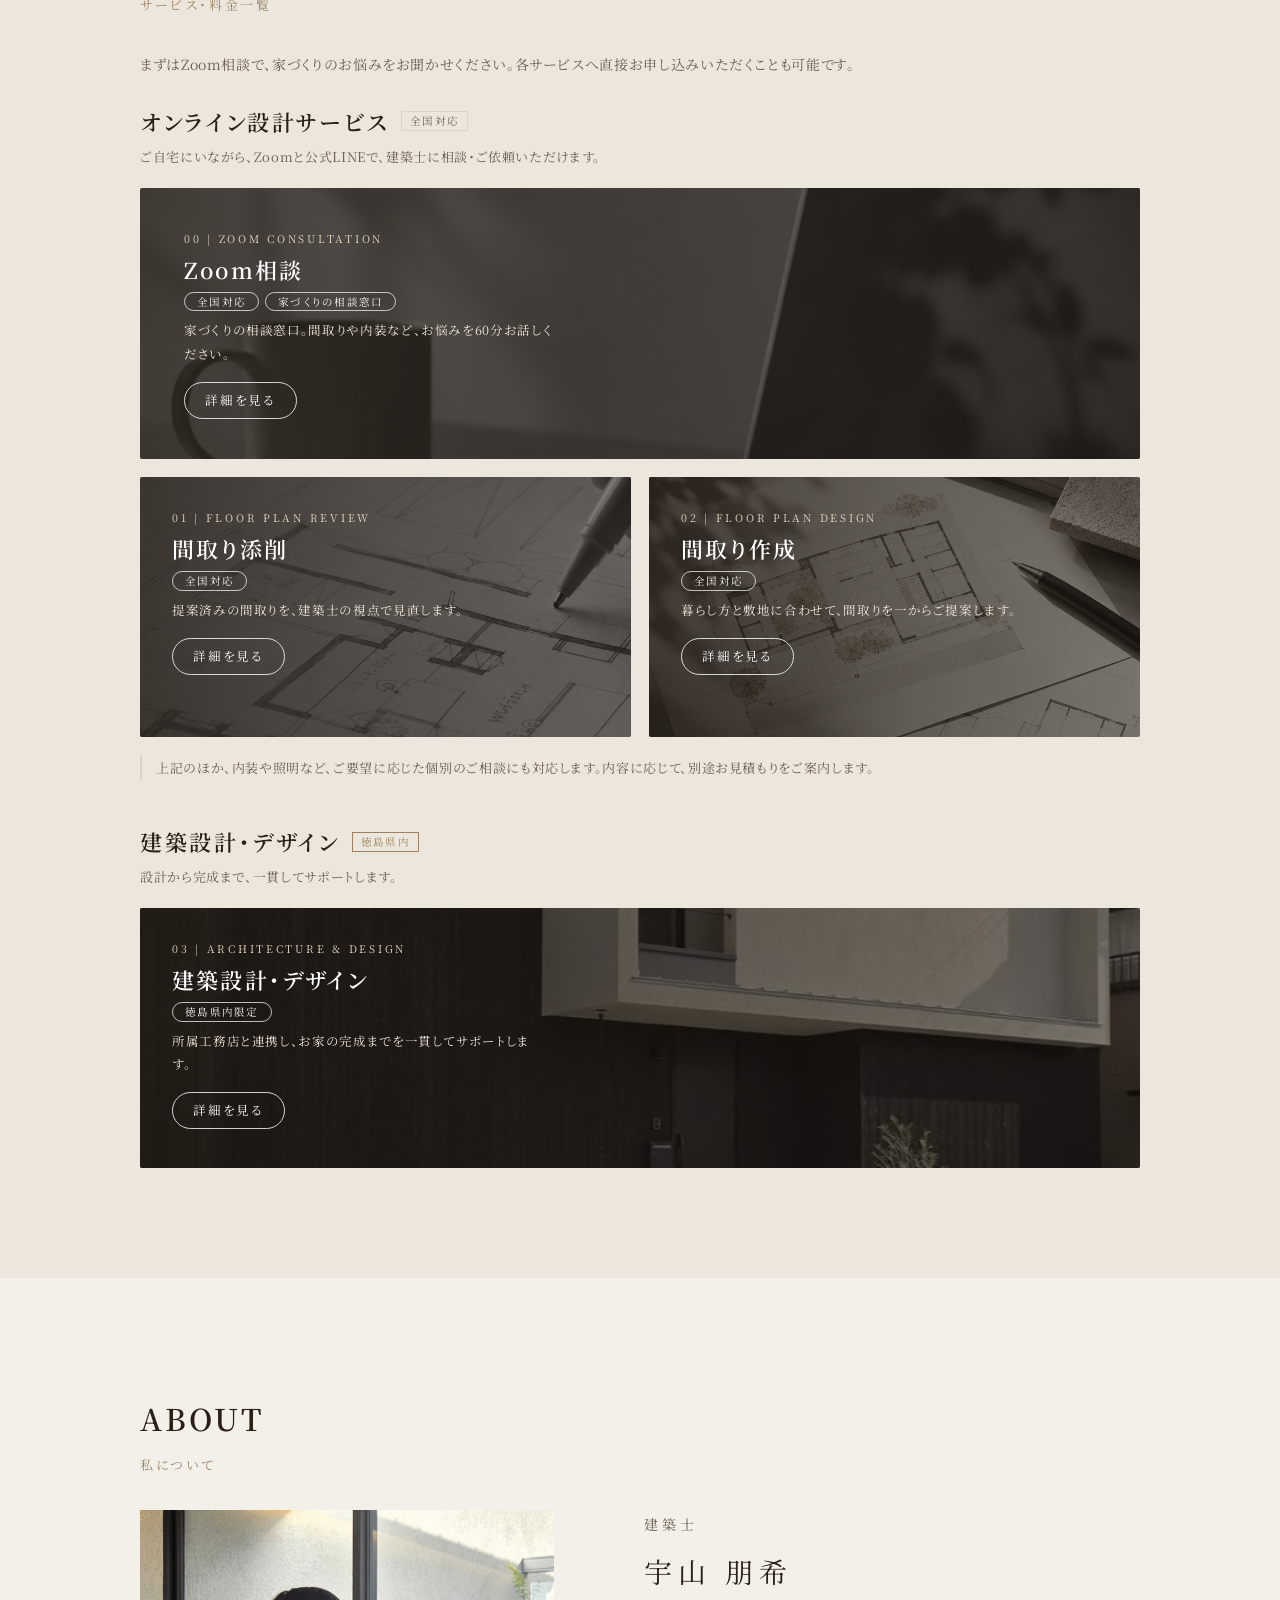
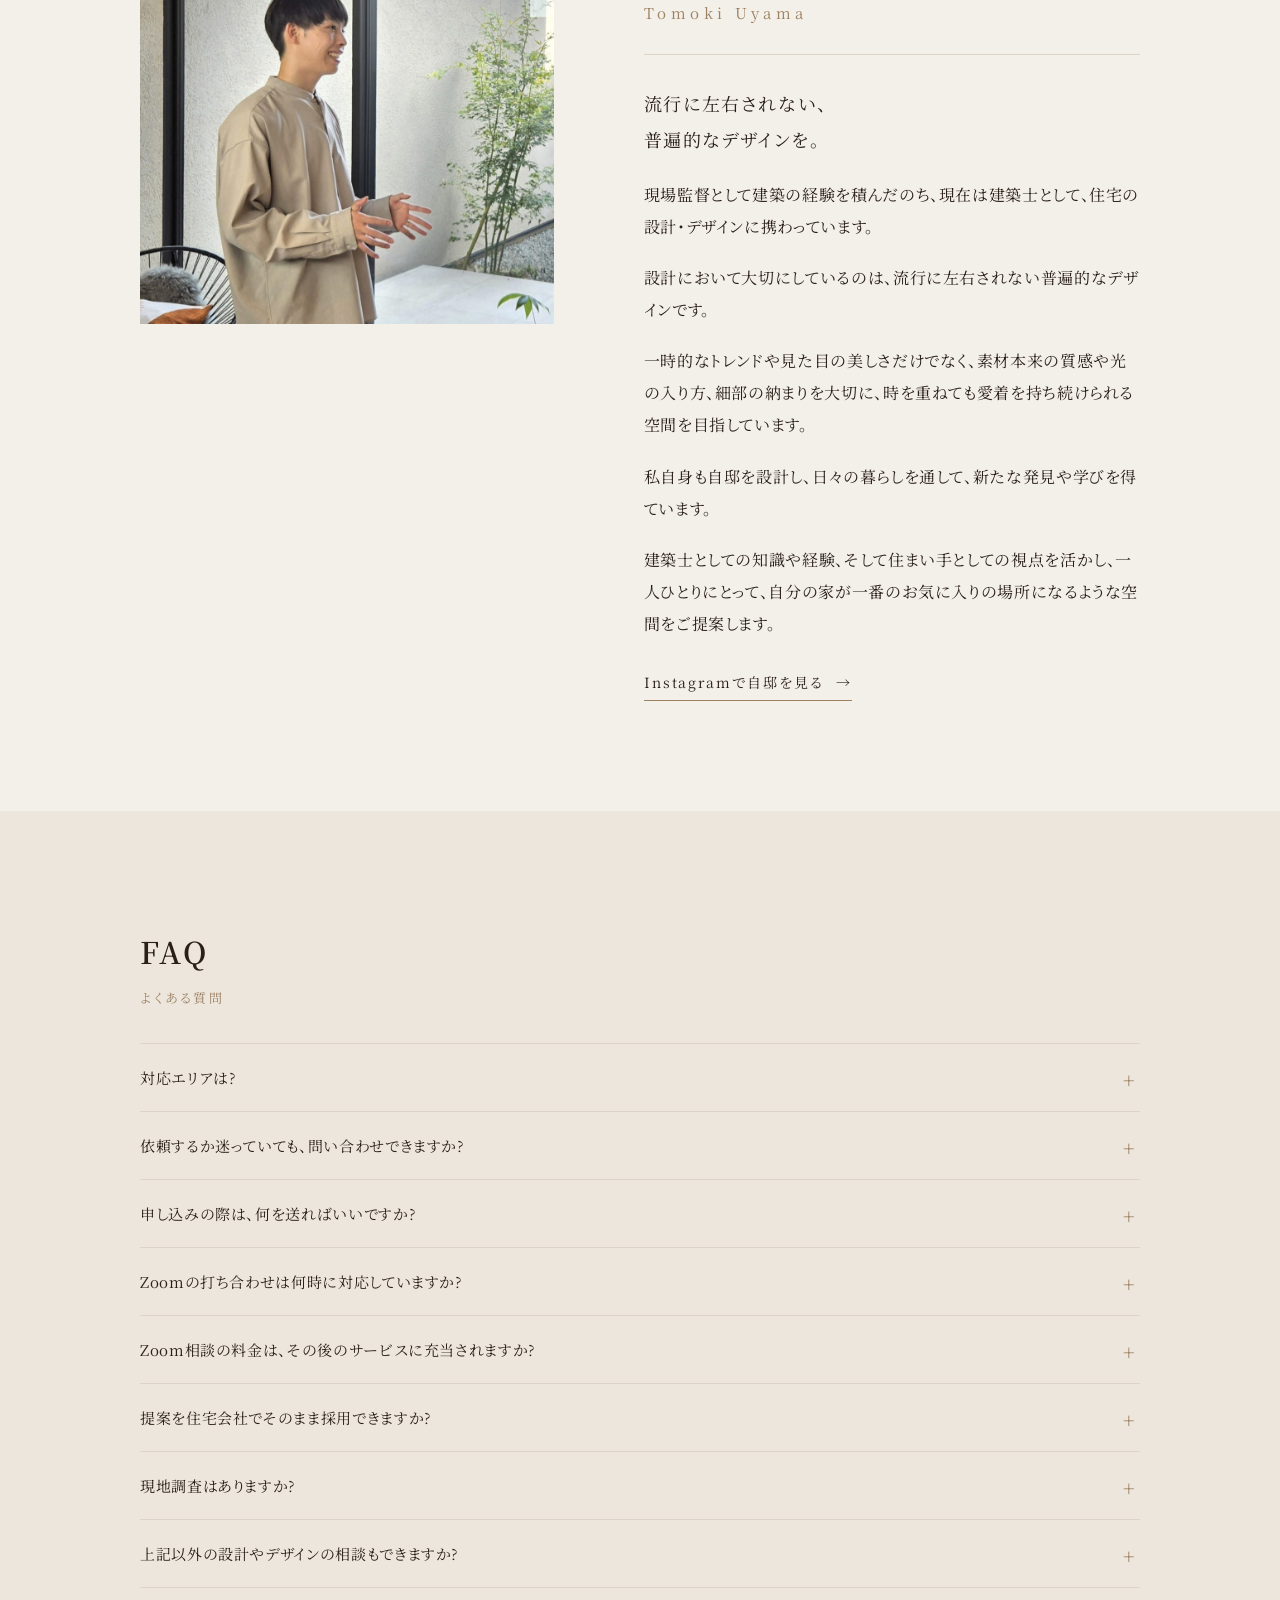
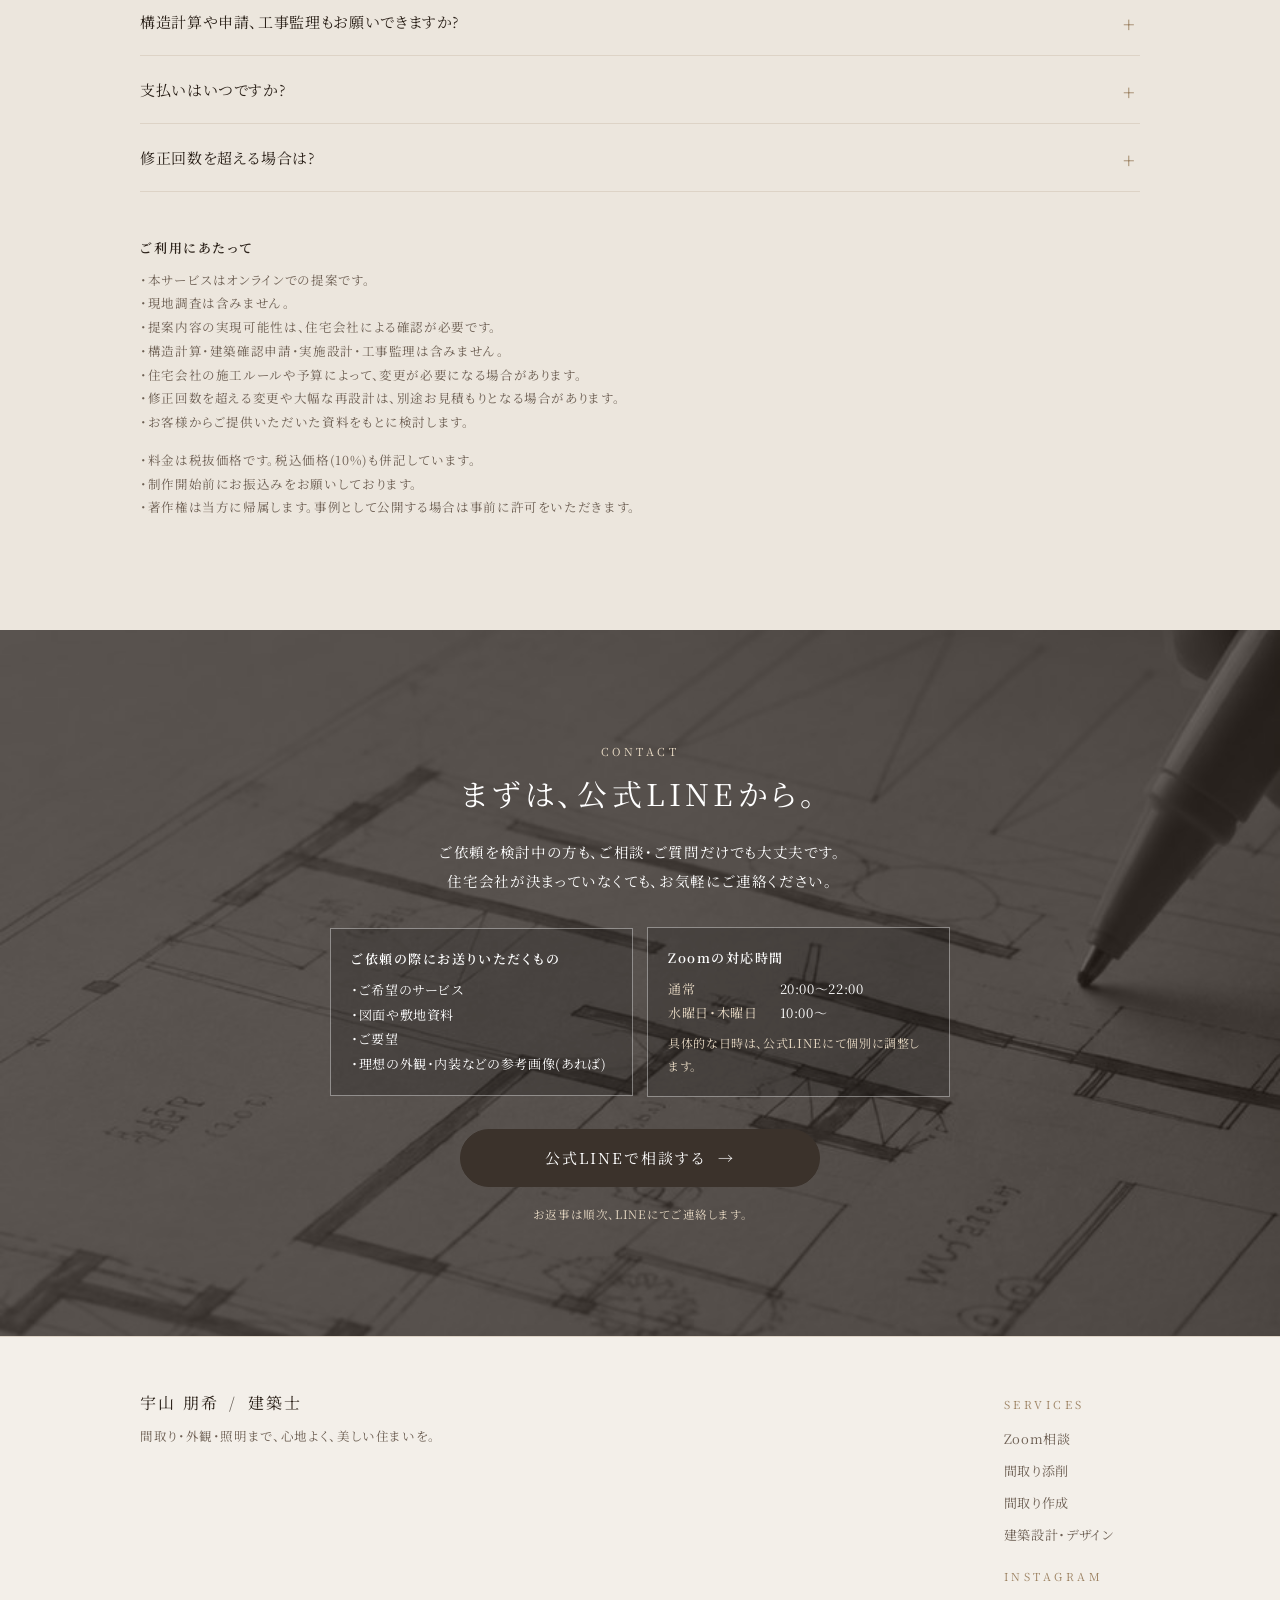
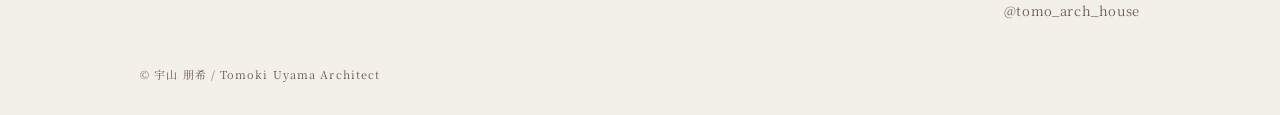
==== commit 718328dc: "お申し込みを公式LINEに一本化、Zoom対応時間を追加 - 各サービスのご利用の流れを、公式LINEで資料・要望・参考画像を送る形に変更 - 間取り作成のヒアリングシートの記載を削除し、Zoomヒア" ====
--- a/index.html
+++ b/index.html
@@ -36,8 +36,10 @@
 <span class="scin"><span class="sce">03 | ARCHITECTURE & DESIGN</span><b>建築設計・デザイン</b>
 <span class="scm"><span class="tag loc">徳島県内限定</span></span>
 <span class="scd">所属工務店と連携し、お家の完成までを一貫してサポートします。</span><span class="pill">詳細を見る</span></span></a></div></div>
-</div></section><section id="profile" class="sec "><div class="wrap"><header class="sh"><span class="en">ABOUT</span><h2>私について</h2></header><div class="pf"><div class="pimg"><img src="img/about.jpg" alt="宇山朋希" class="" loading=lazy decoding="async"></div><div class="ptx"><span class="role">建築士</span><p class="name">宇山 朋希</p><span class="rom">Tomoki Uyama</span><span class="org" aria-hidden="true"></span><p class="lead">流行に左右されない、<br>普遍的なデザインを。</p><p>現場監督として建築の経験を積んだのち、現在は建築士として、住宅の設計・デザインに携わっています。</p><p>設計において大切にしているのは、流行に左右されない普遍的なデザインです。</p><p>一時的なトレンドや見た目の美しさだけでなく、素材本来の質感や光の入り方、細部の納まりを大切に、時を重ねても愛着を持ち続けられる空間を目指しています。</p><p>私自身も自邸を設計し、日々の暮らしを通して、新たな発見や学びを得ています。</p><p>建築士としての知識や経験、そして住まい手としての視点を活かし、一人ひとりにとって、自分の家が一番のお気に入りの場所になるような空間をご提案します。</p><a class="more" href="https://www.instagram.com/tomo_arch_house/" target="_blank" rel="noopener">Instagramで自邸を見る <i>→</i></a></div></div></div></section><section id="faq" class="sec tint"><div class="wrap"><header class="sh"><span class="en">FAQ</span><h2>よくある質問</h2></header><div class="faq"><details><summary>対応エリアは?</summary><p>オンラインで全国対応しています。徳島県内の方には、所属工務店と連携した家づくりのサポートも、オンライン相談でご案内します。</p></details><details><summary>住宅会社が決まっていなくても相談できますか?</summary><p>はい。まずは公式LINEからご相談ください。</p></details><details><summary>Zoom相談の料金は、その後のサービスに充当されますか?</summary><p>間取り添削・間取り作成を正式にお申し込みいただく場合、Zoom相談料(60分)は全額充当されます。Zoom相談を経ずに、各サービスへ直接お申し込みいただくことも可能です。</p></details><details><summary>提案を住宅会社でそのまま採用できますか?</summary><p>住宅会社によって、外部設計者の提案を採用できない場合があります。事前に住宅会社へご確認ください。</p></details><details><summary>現地調査はありますか?</summary><p>現地調査は行いません。ご提供いただく敷地資料・現地写真・ご要望などをもとに提案します。</p></details><details><summary>上記以外の設計やデザインの相談もできますか?</summary><p>内装や照明など、ご要望に応じた個別のご相談にも対応できます。内容に応じて、別途お見積もりをご案内します。まずは公式LINEよりご相談ください。</p></details><details><summary>構造計算や申請、工事監理もお願いできますか?</summary><p>構造計算・建築確認申請・実施設計・工事監理は含みません。お客様が選ばれた住宅会社にご確認ください。</p></details><details><summary>支払いはいつですか?</summary><p>具体的な設計・デザイン提案は、ご入金確認後に開始します。間取り作成は、ご入金前にZoomでヒアリングを行い、内容をご確認いただいてから、正式なお申し込みをお願いします。間取り添削は、ご入金のあと資料をお送りいただきます。</p></details><details><summary>修正回数を超える場合は?</summary><p>修正回数を超える変更や大幅な再設計は、別途お見積もりとなる場合があります。</p></details></div><div class="notice"><b>ご利用にあたって</b><ul class=""><li>本サービスはオンラインでの提案です。</li><li>現地調査は含みません。</li><li>提案内容の実現可能性は、住宅会社による確認が必要です。</li><li>構造計算・建築確認申請・実施設計・工事監理は含みません。</li><li>住宅会社の施工ルールや予算によって、変更が必要になる場合があります。</li><li>修正回数を超える変更や大幅な再設計は、別途お見積もりとなる場合があります。</li><li>お客様からご提供いただいた資料をもとに検討します。</li></ul><ul class="notes"><li>料金は税抜価格です。税込価格(10%)も併記しています。</li><li>制作開始前にお振込みをお願いしております。</li><li>著作権は当方に帰属します。事例として公開する場合は事前に許可をいただきます。</li></ul></div></div></section><section id="contact" class="sec contact"><div class="cbg"><img src="img/s2.jpg" alt="" class="" loading=lazy decoding="async"></div><div class="wrap cin"><span class="en">CONTACT</span><h2>まずは、公式LINEから。</h2>
-<p>ご相談・ご質問だけでも大丈夫です。<br>住宅会社が決まっていなくても、お気軽にご連絡ください。</p><a class="btn btn-w" href="https://lin.ee/RltCpPb" target="_blank" rel="noopener"><span>公式LINEで相談する</span><i aria-hidden="true">→</i></a><small>お返事は順次、LINEにてご連絡します。</small></div></section></main><footer class="ft"><div class="wrap"><div class="ftg"><div><div class="logo"><span>宇山 朋希 <i>/</i> 建築士</span></div><p class="ftp">間取り・外観・照明まで、心地よく、美しい住まいを。</p></div>
+</div></section><section id="profile" class="sec "><div class="wrap"><header class="sh"><span class="en">ABOUT</span><h2>私について</h2></header><div class="pf"><div class="pimg"><img src="img/about.jpg" alt="宇山朋希" class="" loading=lazy decoding="async"></div><div class="ptx"><span class="role">建築士</span><p class="name">宇山 朋希</p><span class="rom">Tomoki Uyama</span><span class="org" aria-hidden="true"></span><p class="lead">流行に左右されない、<br>普遍的なデザインを。</p><p>現場監督として建築の経験を積んだのち、現在は建築士として、住宅の設計・デザインに携わっています。</p><p>設計において大切にしているのは、流行に左右されない普遍的なデザインです。</p><p>一時的なトレンドや見た目の美しさだけでなく、素材本来の質感や光の入り方、細部の納まりを大切に、時を重ねても愛着を持ち続けられる空間を目指しています。</p><p>私自身も自邸を設計し、日々の暮らしを通して、新たな発見や学びを得ています。</p><p>建築士としての知識や経験、そして住まい手としての視点を活かし、一人ひとりにとって、自分の家が一番のお気に入りの場所になるような空間をご提案します。</p><a class="more" href="https://www.instagram.com/tomo_arch_house/" target="_blank" rel="noopener">Instagramで自邸を見る <i>→</i></a></div></div></div></section><section id="faq" class="sec tint"><div class="wrap"><header class="sh"><span class="en">FAQ</span><h2>よくある質問</h2></header><div class="faq"><details><summary>対応エリアは?</summary><p>オンラインで全国対応しています。徳島県内の方には、所属工務店と連携した家づくりのサポートも、オンライン相談でご案内します。</p></details><details><summary>依頼するか迷っていても、問い合わせできますか?</summary><p>はい。ご検討中の段階でも、公式LINEからお気軽にお問い合わせください。住宅会社が決まっていなくても大丈夫です。</p></details><details><summary>申し込みの際は、何を送ればいいですか?</summary><p>公式LINEで、ご希望のサービス・図面や敷地資料・ご要望をお送りください。理想の外観・内装などの参考画像があれば、あわせてお送りください。</p></details><details><summary>Zoomの打ち合わせは何時に対応していますか?</summary><p>通常は20:00〜22:00、水曜日・木曜日は10:00以降も対応しています。具体的な日時は、公式LINEにて個別に調整します。</p></details><details><summary>Zoom相談の料金は、その後のサービスに充当されますか?</summary><p>間取り添削・間取り作成を正式にお申し込みいただく場合、Zoom相談料(60分)は全額充当されます。Zoom相談を経ずに、各サービスへ直接お申し込みいただくことも可能です。</p></details><details><summary>提案を住宅会社でそのまま採用できますか?</summary><p>住宅会社によって、外部設計者の提案を採用できない場合があります。事前に住宅会社へご確認ください。</p></details><details><summary>現地調査はありますか?</summary><p>現地調査は行いません。ご提供いただく敷地資料・現地写真・ご要望などをもとに提案します。</p></details><details><summary>上記以外の設計やデザインの相談もできますか?</summary><p>内装や照明など、ご要望に応じた個別のご相談にも対応できます。内容に応じて、別途お見積もりをご案内します。まずは公式LINEよりご相談ください。</p></details><details><summary>構造計算や申請、工事監理もお願いできますか?</summary><p>構造計算・建築確認申請・実施設計・工事監理は含みません。お客様が選ばれた住宅会社にご確認ください。</p></details><details><summary>支払いはいつですか?</summary><p>具体的な設計・デザイン提案は、ご入金確認後に開始します。間取り作成は、ご入金前にZoomでヒアリングを行い、内容をご確認いただいてから、正式なお申し込みをお願いします。間取り添削は、お送りいただいた資料を確認したうえで、お振込みをご案内します。</p></details><details><summary>修正回数を超える場合は?</summary><p>修正回数を超える変更や大幅な再設計は、別途お見積もりとなる場合があります。</p></details></div><div class="notice"><b>ご利用にあたって</b><ul class=""><li>本サービスはオンラインでの提案です。</li><li>現地調査は含みません。</li><li>提案内容の実現可能性は、住宅会社による確認が必要です。</li><li>構造計算・建築確認申請・実施設計・工事監理は含みません。</li><li>住宅会社の施工ルールや予算によって、変更が必要になる場合があります。</li><li>修正回数を超える変更や大幅な再設計は、別途お見積もりとなる場合があります。</li><li>お客様からご提供いただいた資料をもとに検討します。</li></ul><ul class="notes"><li>料金は税抜価格です。税込価格(10%)も併記しています。</li><li>制作開始前にお振込みをお願いしております。</li><li>著作権は当方に帰属します。事例として公開する場合は事前に許可をいただきます。</li></ul></div></div></section><section id="contact" class="sec contact"><div class="cbg"><img src="img/s2.jpg" alt="" class="" loading=lazy decoding="async"></div><div class="wrap cin"><span class="en">CONTACT</span><h2>まずは、公式LINEから。</h2>
+<p>ご依頼を検討中の方も、ご相談・ご質問だけでも大丈夫です。<br>住宅会社が決まっていなくても、お気軽にご連絡ください。</p>
+<div class="cg"><div class="cgi"><b>ご依頼の際にお送りいただくもの</b><ul class=""><li>ご希望のサービス</li><li>図面や敷地資料</li><li>ご要望</li><li>理想の外観・内装などの参考画像(あれば)</li></ul></div><div class="cgi hrs-c"><b>Zoomの対応時間</b><dl><div><dt>通常</dt><dd>20:00〜22:00</dd></div><div><dt>水曜日・木曜日</dt><dd>10:00〜</dd></div></dl><p>具体的な日時は、公式LINEにて個別に調整します。</p></div></div>
+<a class="btn btn-w" href="https://lin.ee/RltCpPb" target="_blank" rel="noopener"><span>公式LINEで相談する</span><i aria-hidden="true">→</i></a><small>お返事は順次、LINEにてご連絡します。</small></div></section></main><footer class="ft"><div class="wrap"><div class="ftg"><div><div class="logo"><span>宇山 朋希 <i>/</i> 建築士</span></div><p class="ftp">間取り・外観・照明まで、心地よく、美しい住まいを。</p></div>
 <div class="ftl"><span class="en">SERVICES</span><a href="zoom-consultation">Zoom相談</a><a href="floorplan-review">間取り添削</a><a href="floorplan-design">間取り作成</a><a href="full-support">建築設計・デザイン</a><span class="en" style="margin-top:14px">INSTAGRAM</span><a href="https://www.instagram.com/tomo_arch_house/" target="_blank" rel="noopener">@tomo_arch_house</a></div></div>
 <p class="copy">© 宇山 朋希 / Tomoki Uyama Architect</p></div></footer>
 <div class="fab"><a href="https://lin.ee/RltCpPb" target="_blank" rel="noopener"><span>公式LINEで相談する</span></a></div>
--- a/assets/style.css
+++ b/assets/style.css
@@ -217,3 +217,17 @@
 .mwork .wg:first-child figure{aspect-ratio:4/5}
 .mwork .cta-sec .wrap{padding-left:24px;padding-right:24px}
 @media(min-width:760px){.mwork .wrap{max-width:900px;padding-left:40px;padding-right:40px}.mwork .gal,.mwork .wg:first-child .gal{grid-template-columns:1fr;gap:80px}.mwork .wg:first-child figure{aspect-ratio:4/3}}
+/* お申し込み案内・Zoom対応時間 */
+.hrs{margin-top:8px;padding:16px 18px;border:1px solid var(--line);font-size:13px;line-height:1.8}
+.hrs b{display:block;font-weight:600;letter-spacing:.12em;font-size:13px;margin-bottom:6px}
+.hrs dl div,.hrs-c dl div{display:flex;gap:14px}
+.hrs dt,.hrs-c dt{min-width:7.5em;color:var(--sub)}
+.hrs p{font-size:12px;color:var(--sub);margin-top:6px}
+.cg{display:grid;gap:14px;max-width:620px;margin:0 auto 32px;text-align:left}
+.cgi{padding:18px 20px;border:1px solid rgba(255,255,255,.4);background:rgba(0,0,0,.18);font-size:13px;line-height:1.9;margin:0}
+.cgi b{display:block;font-weight:600;letter-spacing:.12em;margin-bottom:6px}
+.cgi li{padding-left:1em;text-indent:-1em}
+.cgi li:before{content:"・"}
+.contact .cgi p{margin:6px 0 0;font-size:12px;color:#e6d8c3}
+.contact .hrs-c dt{color:#e6d8c3}
+@media(min-width:760px){.cg{grid-template-columns:1fr 1fr}}
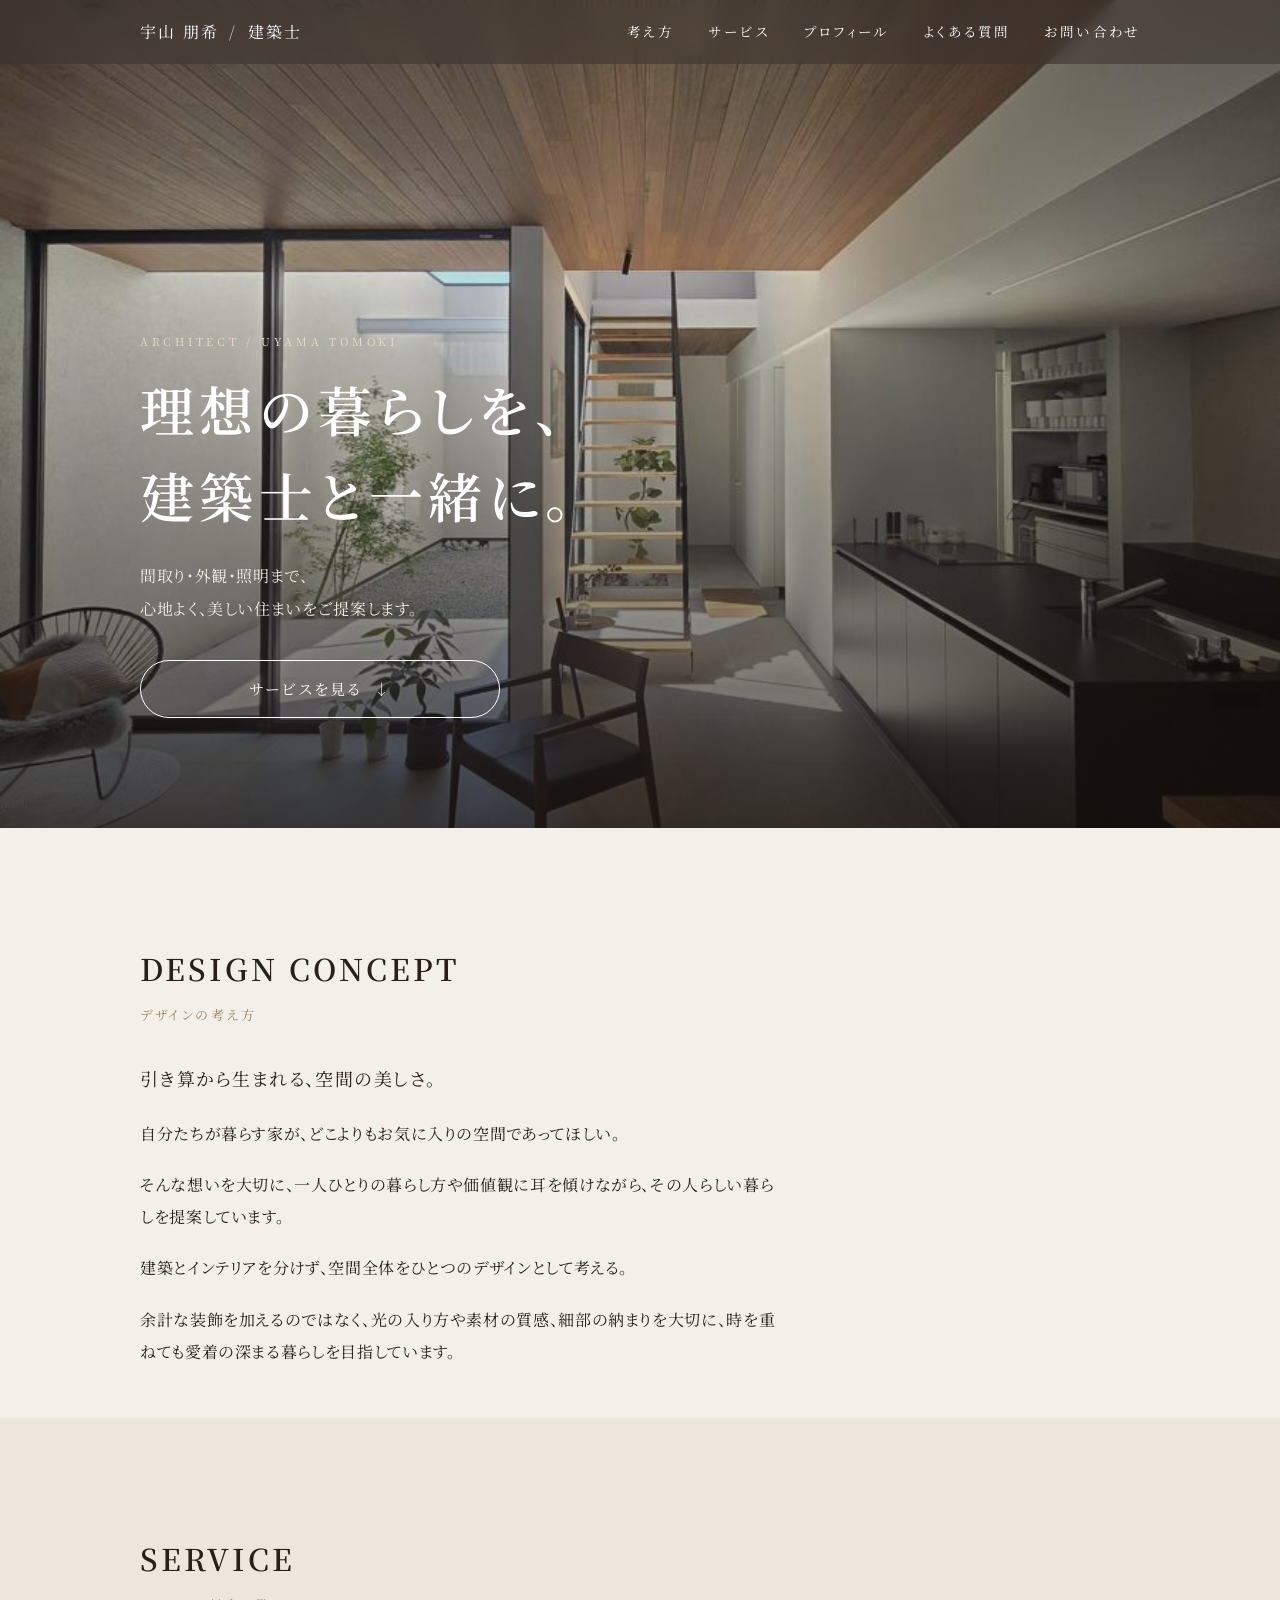
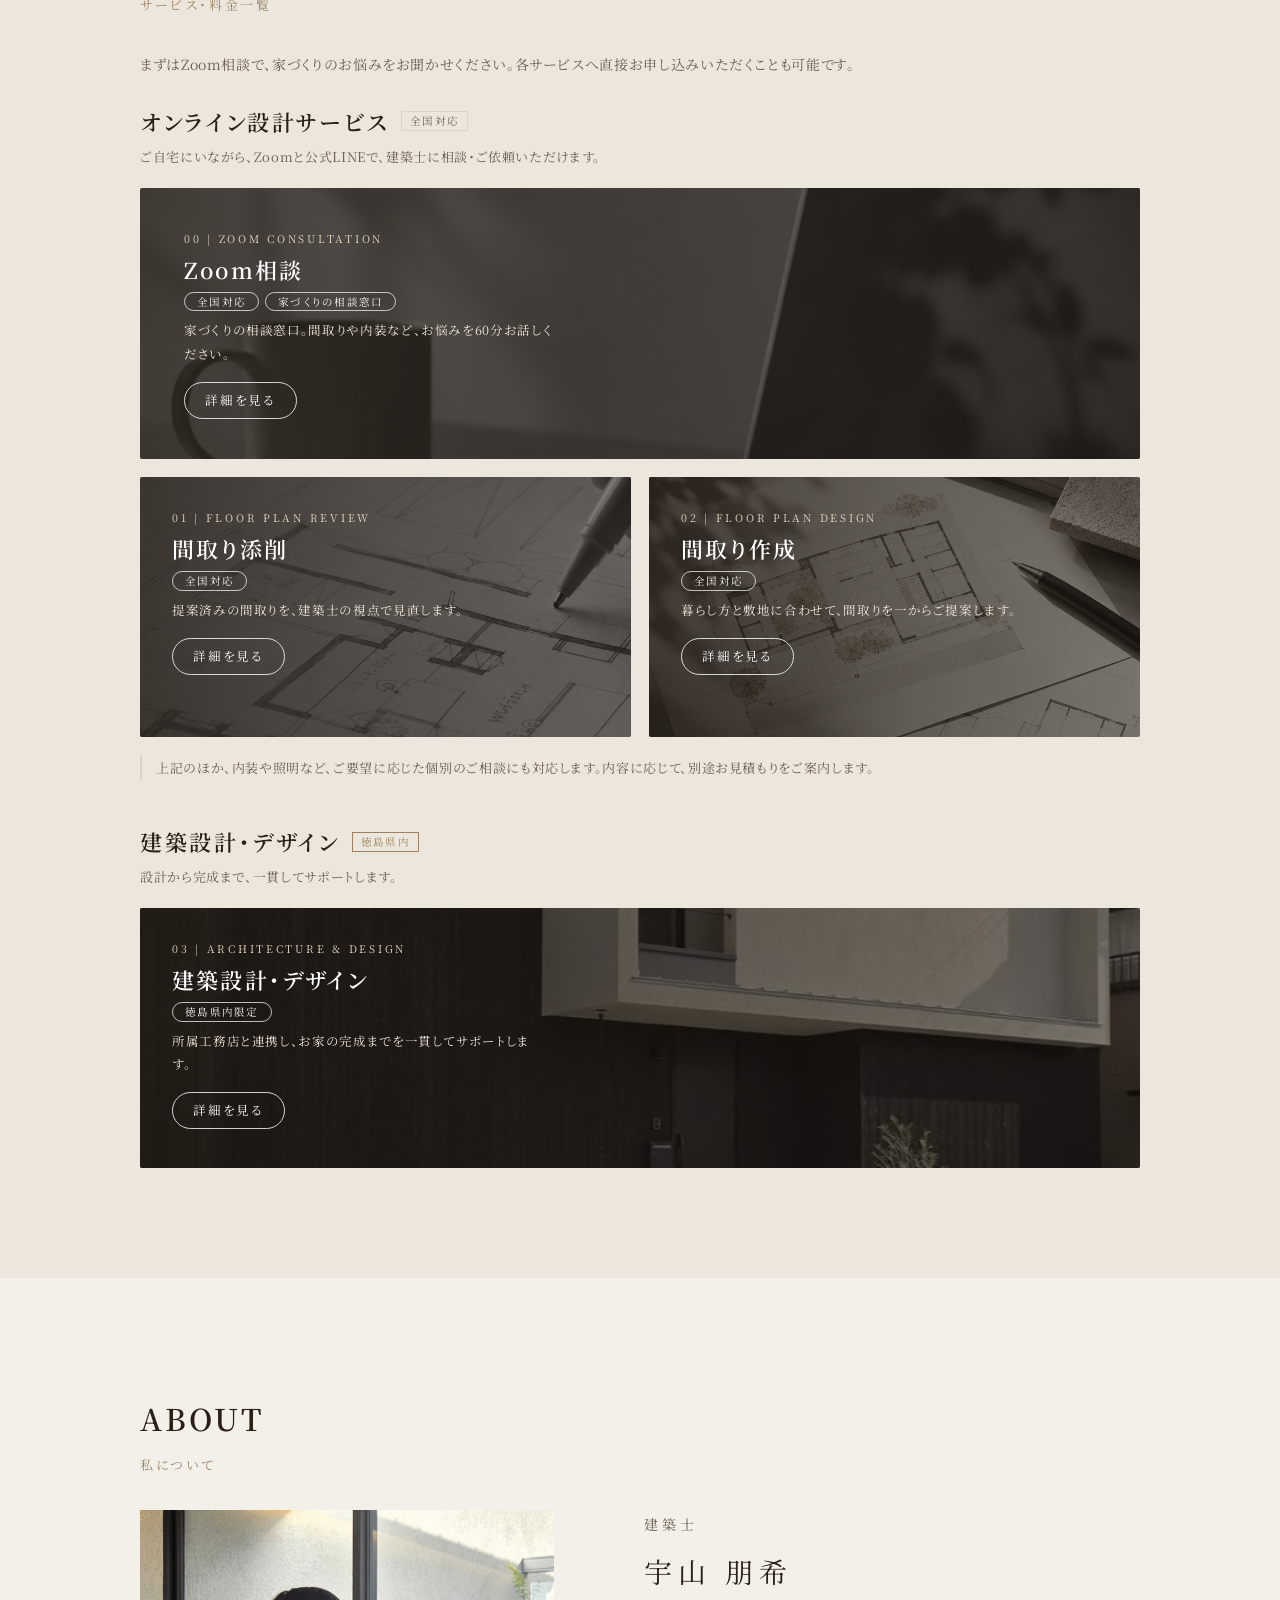
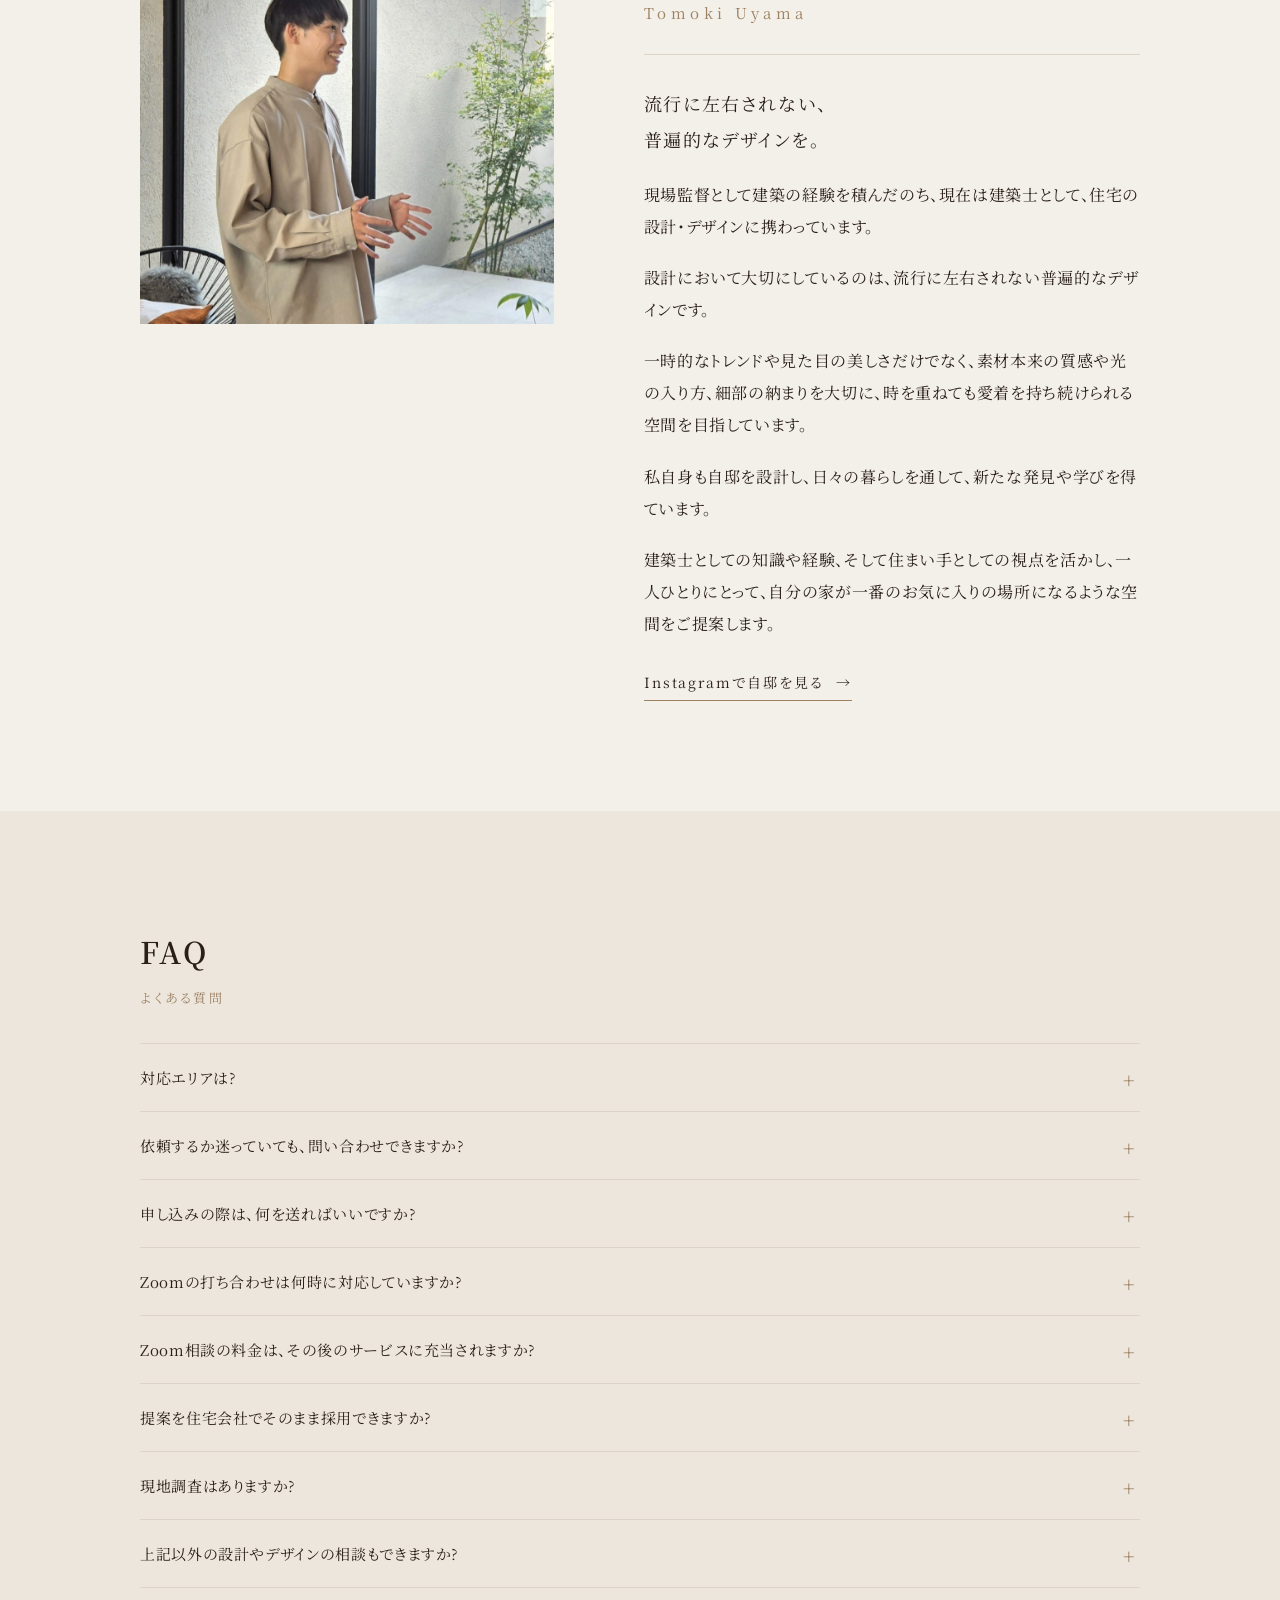
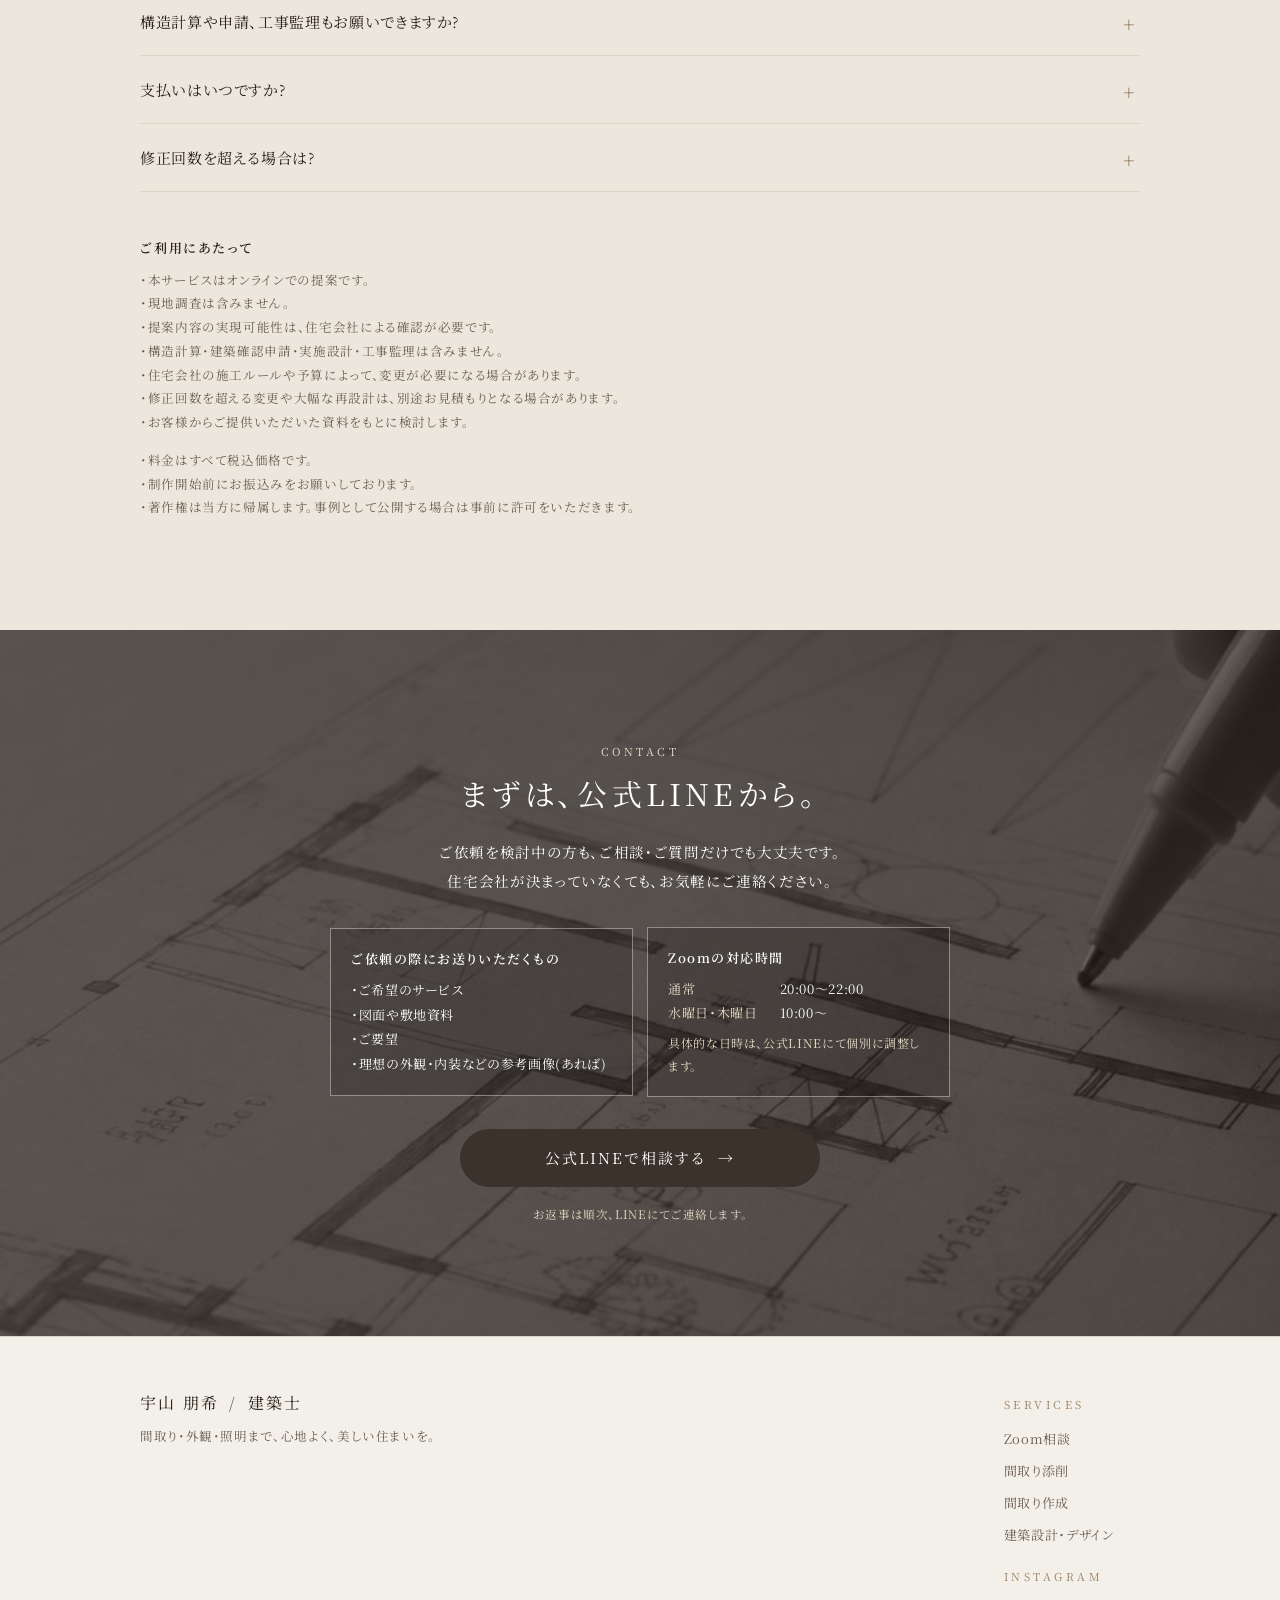
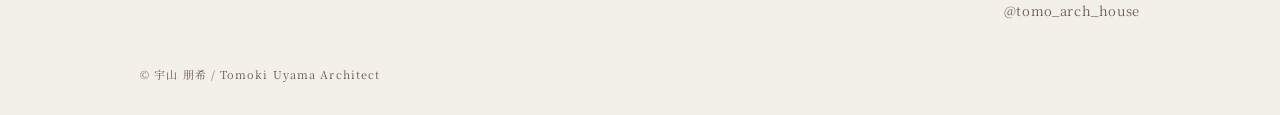
==== commit 3bd0678d: "料金表示を税込のみに統一 Co-Authored-By: Claude Opus 5.5 <noreply@anthropic.com> Claude-Session: https://claude." ====
--- a/index.html
+++ b/index.html
@@ -36,7 +36,7 @@
 <span class="scin"><span class="sce">03 | ARCHITECTURE & DESIGN</span><b>建築設計・デザイン</b>
 <span class="scm"><span class="tag loc">徳島県内限定</span></span>
 <span class="scd">所属工務店と連携し、お家の完成までを一貫してサポートします。</span><span class="pill">詳細を見る</span></span></a></div></div>
-</div></section><section id="profile" class="sec "><div class="wrap"><header class="sh"><span class="en">ABOUT</span><h2>私について</h2></header><div class="pf"><div class="pimg"><img src="img/about.jpg" alt="宇山朋希" class="" loading=lazy decoding="async"></div><div class="ptx"><span class="role">建築士</span><p class="name">宇山 朋希</p><span class="rom">Tomoki Uyama</span><span class="org" aria-hidden="true"></span><p class="lead">流行に左右されない、<br>普遍的なデザインを。</p><p>現場監督として建築の経験を積んだのち、現在は建築士として、住宅の設計・デザインに携わっています。</p><p>設計において大切にしているのは、流行に左右されない普遍的なデザインです。</p><p>一時的なトレンドや見た目の美しさだけでなく、素材本来の質感や光の入り方、細部の納まりを大切に、時を重ねても愛着を持ち続けられる空間を目指しています。</p><p>私自身も自邸を設計し、日々の暮らしを通して、新たな発見や学びを得ています。</p><p>建築士としての知識や経験、そして住まい手としての視点を活かし、一人ひとりにとって、自分の家が一番のお気に入りの場所になるような空間をご提案します。</p><a class="more" href="https://www.instagram.com/tomo_arch_house/" target="_blank" rel="noopener">Instagramで自邸を見る <i>→</i></a></div></div></div></section><section id="faq" class="sec tint"><div class="wrap"><header class="sh"><span class="en">FAQ</span><h2>よくある質問</h2></header><div class="faq"><details><summary>対応エリアは?</summary><p>オンラインで全国対応しています。徳島県内の方には、所属工務店と連携した家づくりのサポートも、オンライン相談でご案内します。</p></details><details><summary>依頼するか迷っていても、問い合わせできますか?</summary><p>はい。ご検討中の段階でも、公式LINEからお気軽にお問い合わせください。住宅会社が決まっていなくても大丈夫です。</p></details><details><summary>申し込みの際は、何を送ればいいですか?</summary><p>公式LINEで、ご希望のサービス・図面や敷地資料・ご要望をお送りください。理想の外観・内装などの参考画像があれば、あわせてお送りください。</p></details><details><summary>Zoomの打ち合わせは何時に対応していますか?</summary><p>通常は20:00〜22:00、水曜日・木曜日は10:00以降も対応しています。具体的な日時は、公式LINEにて個別に調整します。</p></details><details><summary>Zoom相談の料金は、その後のサービスに充当されますか?</summary><p>間取り添削・間取り作成を正式にお申し込みいただく場合、Zoom相談料(60分)は全額充当されます。Zoom相談を経ずに、各サービスへ直接お申し込みいただくことも可能です。</p></details><details><summary>提案を住宅会社でそのまま採用できますか?</summary><p>住宅会社によって、外部設計者の提案を採用できない場合があります。事前に住宅会社へご確認ください。</p></details><details><summary>現地調査はありますか?</summary><p>現地調査は行いません。ご提供いただく敷地資料・現地写真・ご要望などをもとに提案します。</p></details><details><summary>上記以外の設計やデザインの相談もできますか?</summary><p>内装や照明など、ご要望に応じた個別のご相談にも対応できます。内容に応じて、別途お見積もりをご案内します。まずは公式LINEよりご相談ください。</p></details><details><summary>構造計算や申請、工事監理もお願いできますか?</summary><p>構造計算・建築確認申請・実施設計・工事監理は含みません。お客様が選ばれた住宅会社にご確認ください。</p></details><details><summary>支払いはいつですか?</summary><p>具体的な設計・デザイン提案は、ご入金確認後に開始します。間取り作成は、ご入金前にZoomでヒアリングを行い、内容をご確認いただいてから、正式なお申し込みをお願いします。間取り添削は、お送りいただいた資料を確認したうえで、お振込みをご案内します。</p></details><details><summary>修正回数を超える場合は?</summary><p>修正回数を超える変更や大幅な再設計は、別途お見積もりとなる場合があります。</p></details></div><div class="notice"><b>ご利用にあたって</b><ul class=""><li>本サービスはオンラインでの提案です。</li><li>現地調査は含みません。</li><li>提案内容の実現可能性は、住宅会社による確認が必要です。</li><li>構造計算・建築確認申請・実施設計・工事監理は含みません。</li><li>住宅会社の施工ルールや予算によって、変更が必要になる場合があります。</li><li>修正回数を超える変更や大幅な再設計は、別途お見積もりとなる場合があります。</li><li>お客様からご提供いただいた資料をもとに検討します。</li></ul><ul class="notes"><li>料金は税抜価格です。税込価格(10%)も併記しています。</li><li>制作開始前にお振込みをお願いしております。</li><li>著作権は当方に帰属します。事例として公開する場合は事前に許可をいただきます。</li></ul></div></div></section><section id="contact" class="sec contact"><div class="cbg"><img src="img/s2.jpg" alt="" class="" loading=lazy decoding="async"></div><div class="wrap cin"><span class="en">CONTACT</span><h2>まずは、公式LINEから。</h2>
+</div></section><section id="profile" class="sec "><div class="wrap"><header class="sh"><span class="en">ABOUT</span><h2>私について</h2></header><div class="pf"><div class="pimg"><img src="img/about.jpg" alt="宇山朋希" class="" loading=lazy decoding="async"></div><div class="ptx"><span class="role">建築士</span><p class="name">宇山 朋希</p><span class="rom">Tomoki Uyama</span><span class="org" aria-hidden="true"></span><p class="lead">流行に左右されない、<br>普遍的なデザインを。</p><p>現場監督として建築の経験を積んだのち、現在は建築士として、住宅の設計・デザインに携わっています。</p><p>設計において大切にしているのは、流行に左右されない普遍的なデザインです。</p><p>一時的なトレンドや見た目の美しさだけでなく、素材本来の質感や光の入り方、細部の納まりを大切に、時を重ねても愛着を持ち続けられる空間を目指しています。</p><p>私自身も自邸を設計し、日々の暮らしを通して、新たな発見や学びを得ています。</p><p>建築士としての知識や経験、そして住まい手としての視点を活かし、一人ひとりにとって、自分の家が一番のお気に入りの場所になるような空間をご提案します。</p><a class="more" href="https://www.instagram.com/tomo_arch_house/" target="_blank" rel="noopener">Instagramで自邸を見る <i>→</i></a></div></div></div></section><section id="faq" class="sec tint"><div class="wrap"><header class="sh"><span class="en">FAQ</span><h2>よくある質問</h2></header><div class="faq"><details><summary>対応エリアは?</summary><p>オンラインで全国対応しています。徳島県内の方には、所属工務店と連携した家づくりのサポートも、オンライン相談でご案内します。</p></details><details><summary>依頼するか迷っていても、問い合わせできますか?</summary><p>はい。ご検討中の段階でも、公式LINEからお気軽にお問い合わせください。住宅会社が決まっていなくても大丈夫です。</p></details><details><summary>申し込みの際は、何を送ればいいですか?</summary><p>公式LINEで、ご希望のサービス・図面や敷地資料・ご要望をお送りください。理想の外観・内装などの参考画像があれば、あわせてお送りください。</p></details><details><summary>Zoomの打ち合わせは何時に対応していますか?</summary><p>通常は20:00〜22:00、水曜日・木曜日は10:00以降も対応しています。具体的な日時は、公式LINEにて個別に調整します。</p></details><details><summary>Zoom相談の料金は、その後のサービスに充当されますか?</summary><p>間取り添削・間取り作成を正式にお申し込みいただく場合、Zoom相談料(60分)は全額充当されます。Zoom相談を経ずに、各サービスへ直接お申し込みいただくことも可能です。</p></details><details><summary>提案を住宅会社でそのまま採用できますか?</summary><p>住宅会社によって、外部設計者の提案を採用できない場合があります。事前に住宅会社へご確認ください。</p></details><details><summary>現地調査はありますか?</summary><p>現地調査は行いません。ご提供いただく敷地資料・現地写真・ご要望などをもとに提案します。</p></details><details><summary>上記以外の設計やデザインの相談もできますか?</summary><p>内装や照明など、ご要望に応じた個別のご相談にも対応できます。内容に応じて、別途お見積もりをご案内します。まずは公式LINEよりご相談ください。</p></details><details><summary>構造計算や申請、工事監理もお願いできますか?</summary><p>構造計算・建築確認申請・実施設計・工事監理は含みません。お客様が選ばれた住宅会社にご確認ください。</p></details><details><summary>支払いはいつですか?</summary><p>具体的な設計・デザイン提案は、ご入金確認後に開始します。間取り作成は、ご入金前にZoomでヒアリングを行い、内容をご確認いただいてから、正式なお申し込みをお願いします。間取り添削は、お送りいただいた資料を確認したうえで、お振込みをご案内します。</p></details><details><summary>修正回数を超える場合は?</summary><p>修正回数を超える変更や大幅な再設計は、別途お見積もりとなる場合があります。</p></details></div><div class="notice"><b>ご利用にあたって</b><ul class=""><li>本サービスはオンラインでの提案です。</li><li>現地調査は含みません。</li><li>提案内容の実現可能性は、住宅会社による確認が必要です。</li><li>構造計算・建築確認申請・実施設計・工事監理は含みません。</li><li>住宅会社の施工ルールや予算によって、変更が必要になる場合があります。</li><li>修正回数を超える変更や大幅な再設計は、別途お見積もりとなる場合があります。</li><li>お客様からご提供いただいた資料をもとに検討します。</li></ul><ul class="notes"><li>料金はすべて税込価格です。</li><li>制作開始前にお振込みをお願いしております。</li><li>著作権は当方に帰属します。事例として公開する場合は事前に許可をいただきます。</li></ul></div></div></section><section id="contact" class="sec contact"><div class="cbg"><img src="img/s2.jpg" alt="" class="" loading=lazy decoding="async"></div><div class="wrap cin"><span class="en">CONTACT</span><h2>まずは、公式LINEから。</h2>
 <p>ご依頼を検討中の方も、ご相談・ご質問だけでも大丈夫です。<br>住宅会社が決まっていなくても、お気軽にご連絡ください。</p>
 <div class="cg"><div class="cgi"><b>ご依頼の際にお送りいただくもの</b><ul class=""><li>ご希望のサービス</li><li>図面や敷地資料</li><li>ご要望</li><li>理想の外観・内装などの参考画像(あれば)</li></ul></div><div class="cgi hrs-c"><b>Zoomの対応時間</b><dl><div><dt>通常</dt><dd>20:00〜22:00</dd></div><div><dt>水曜日・木曜日</dt><dd>10:00〜</dd></div></dl><p>具体的な日時は、公式LINEにて個別に調整します。</p></div></div>
 <a class="btn btn-w" href="https://lin.ee/RltCpPb" target="_blank" rel="noopener"><span>公式LINEで相談する</span><i aria-hidden="true">→</i></a><small>お返事は順次、LINEにてご連絡します。</small></div></section></main><footer class="ft"><div class="wrap"><div class="ftg"><div><div class="logo"><span>宇山 朋希 <i>/</i> 建築士</span></div><p class="ftp">間取り・外観・照明まで、心地よく、美しい住まいを。</p></div>
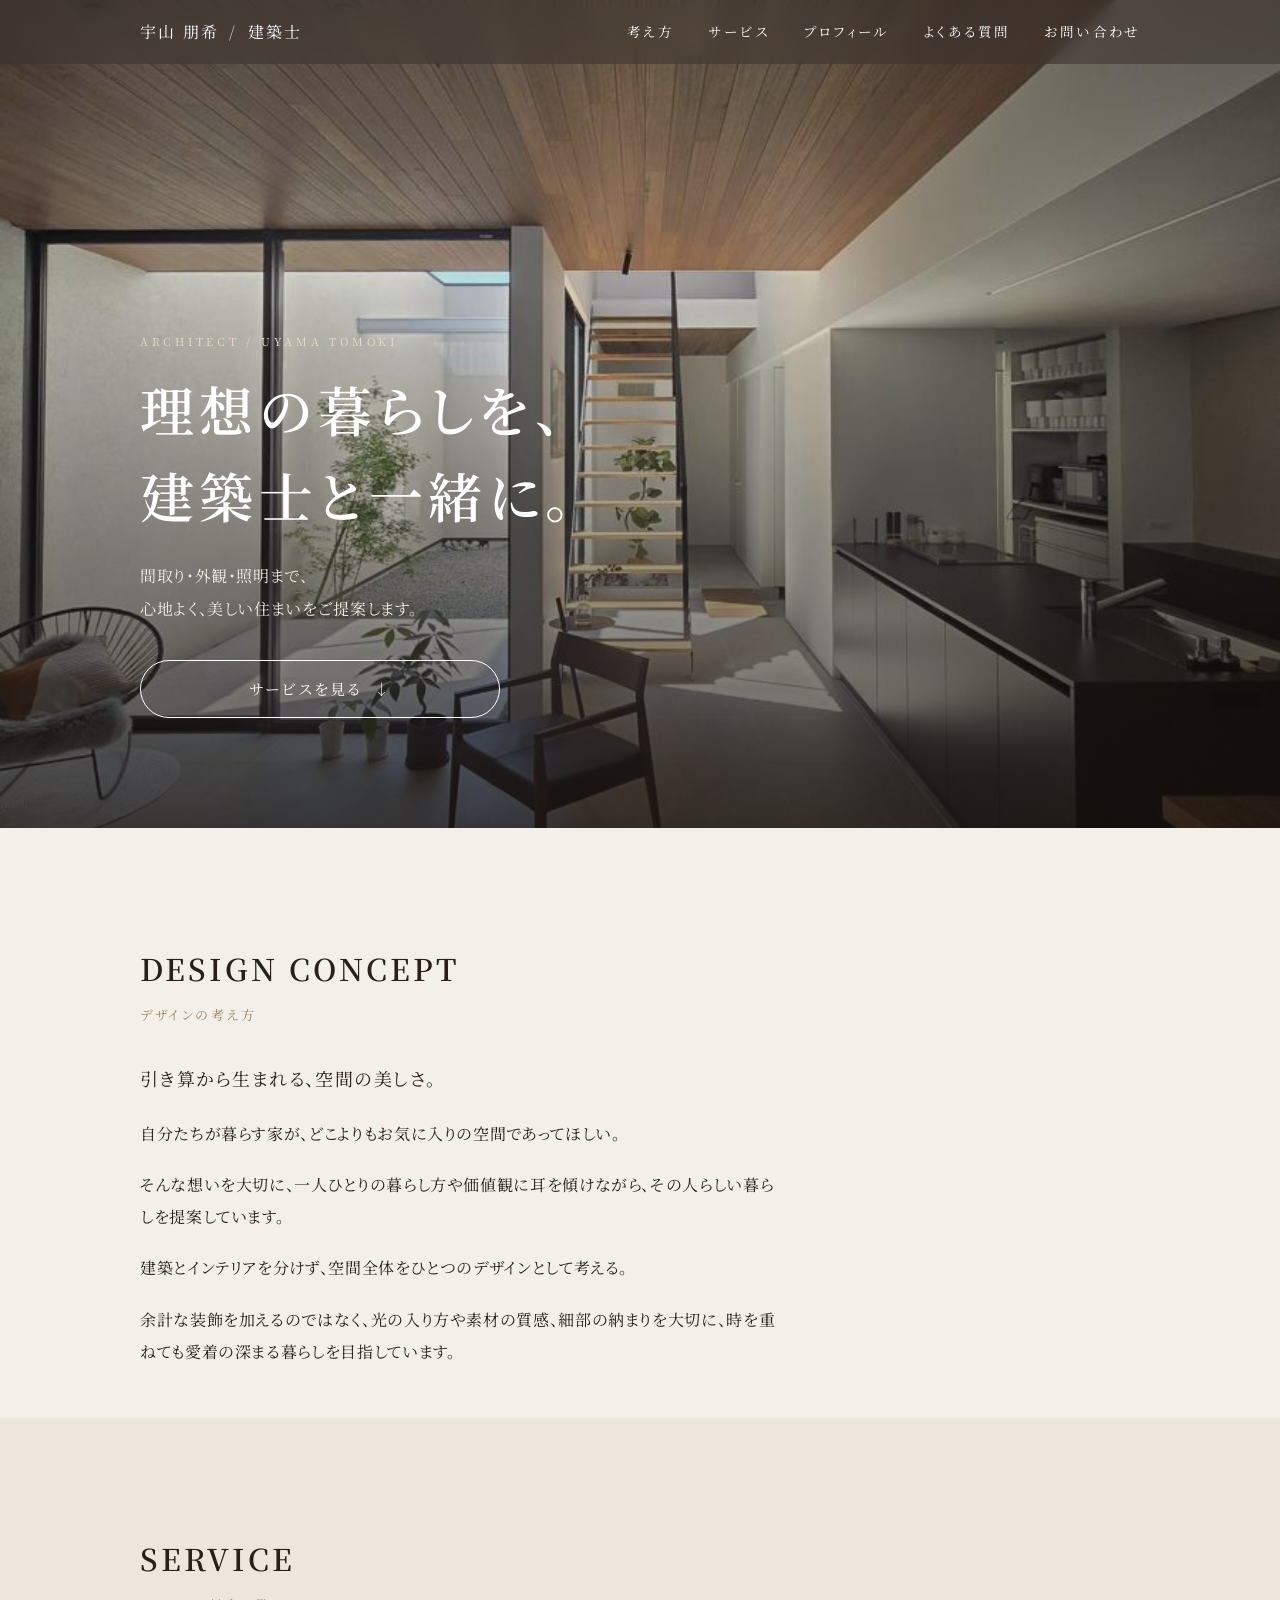
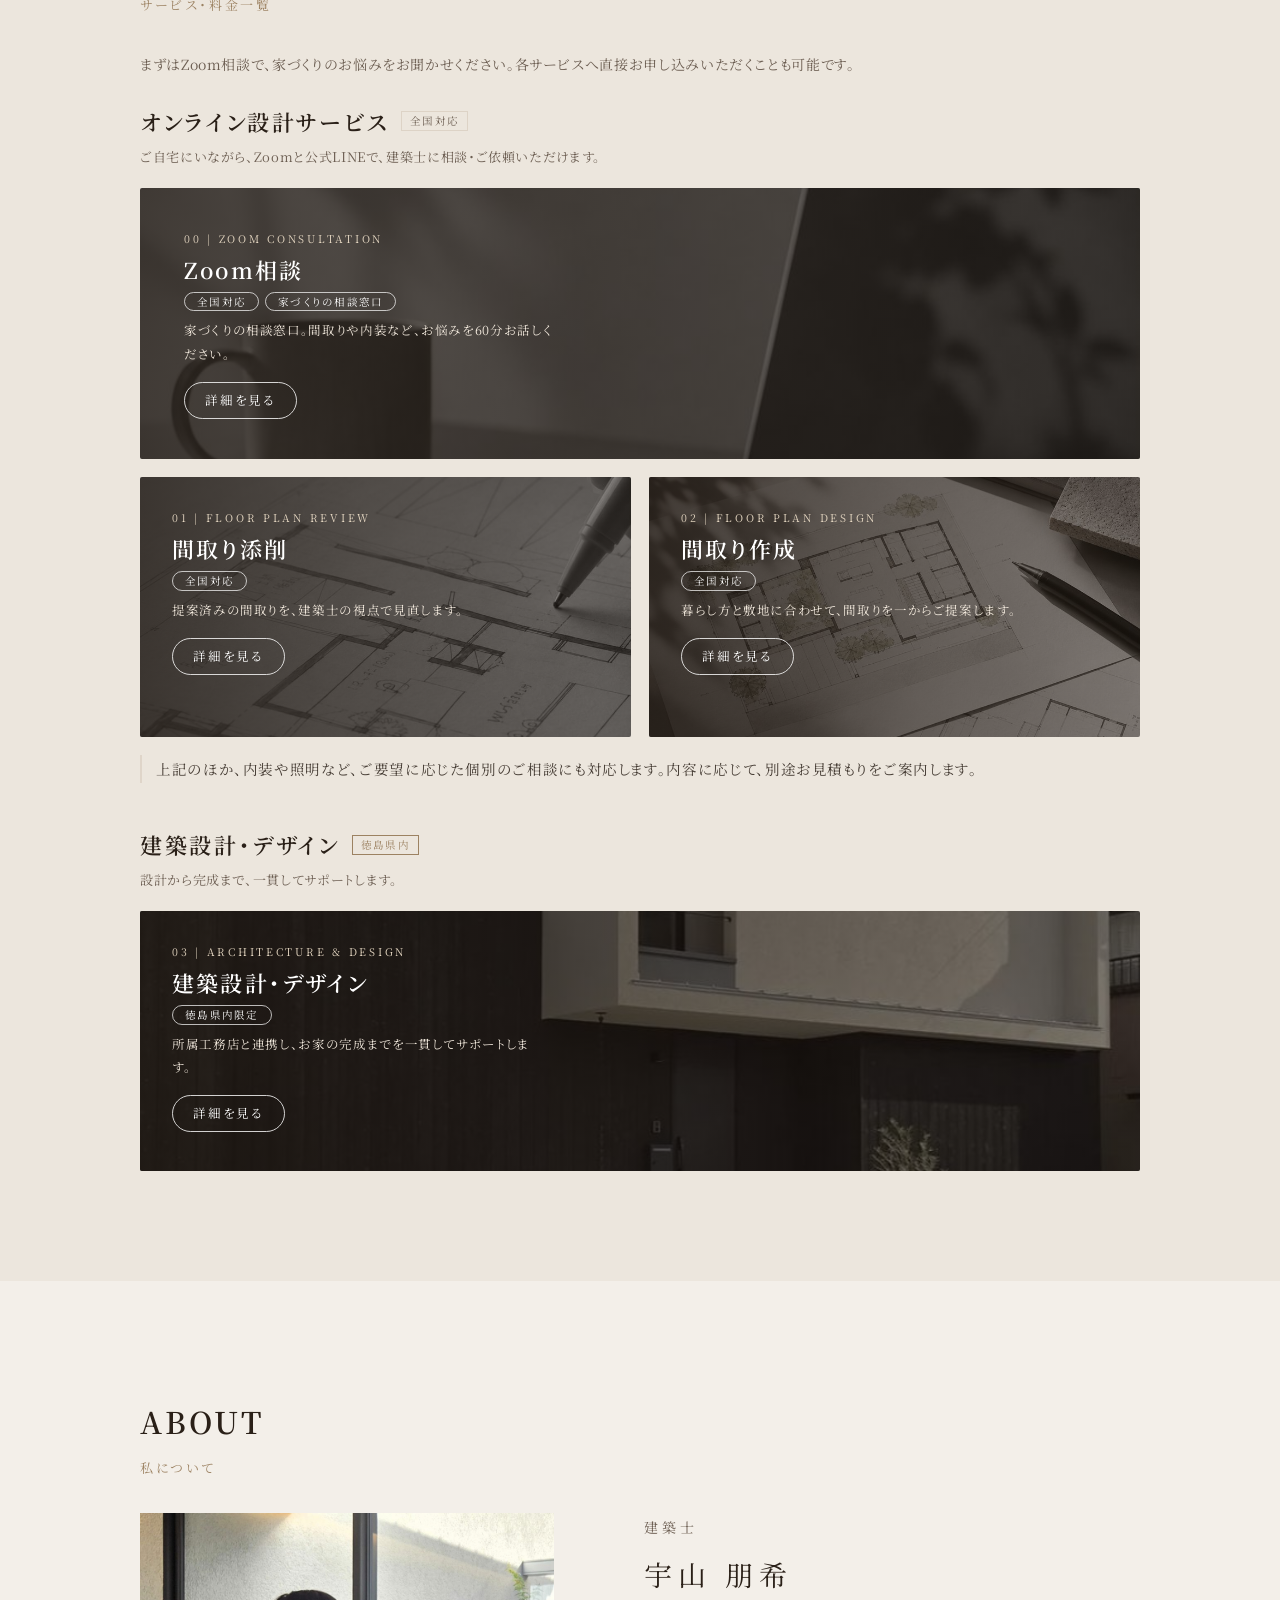
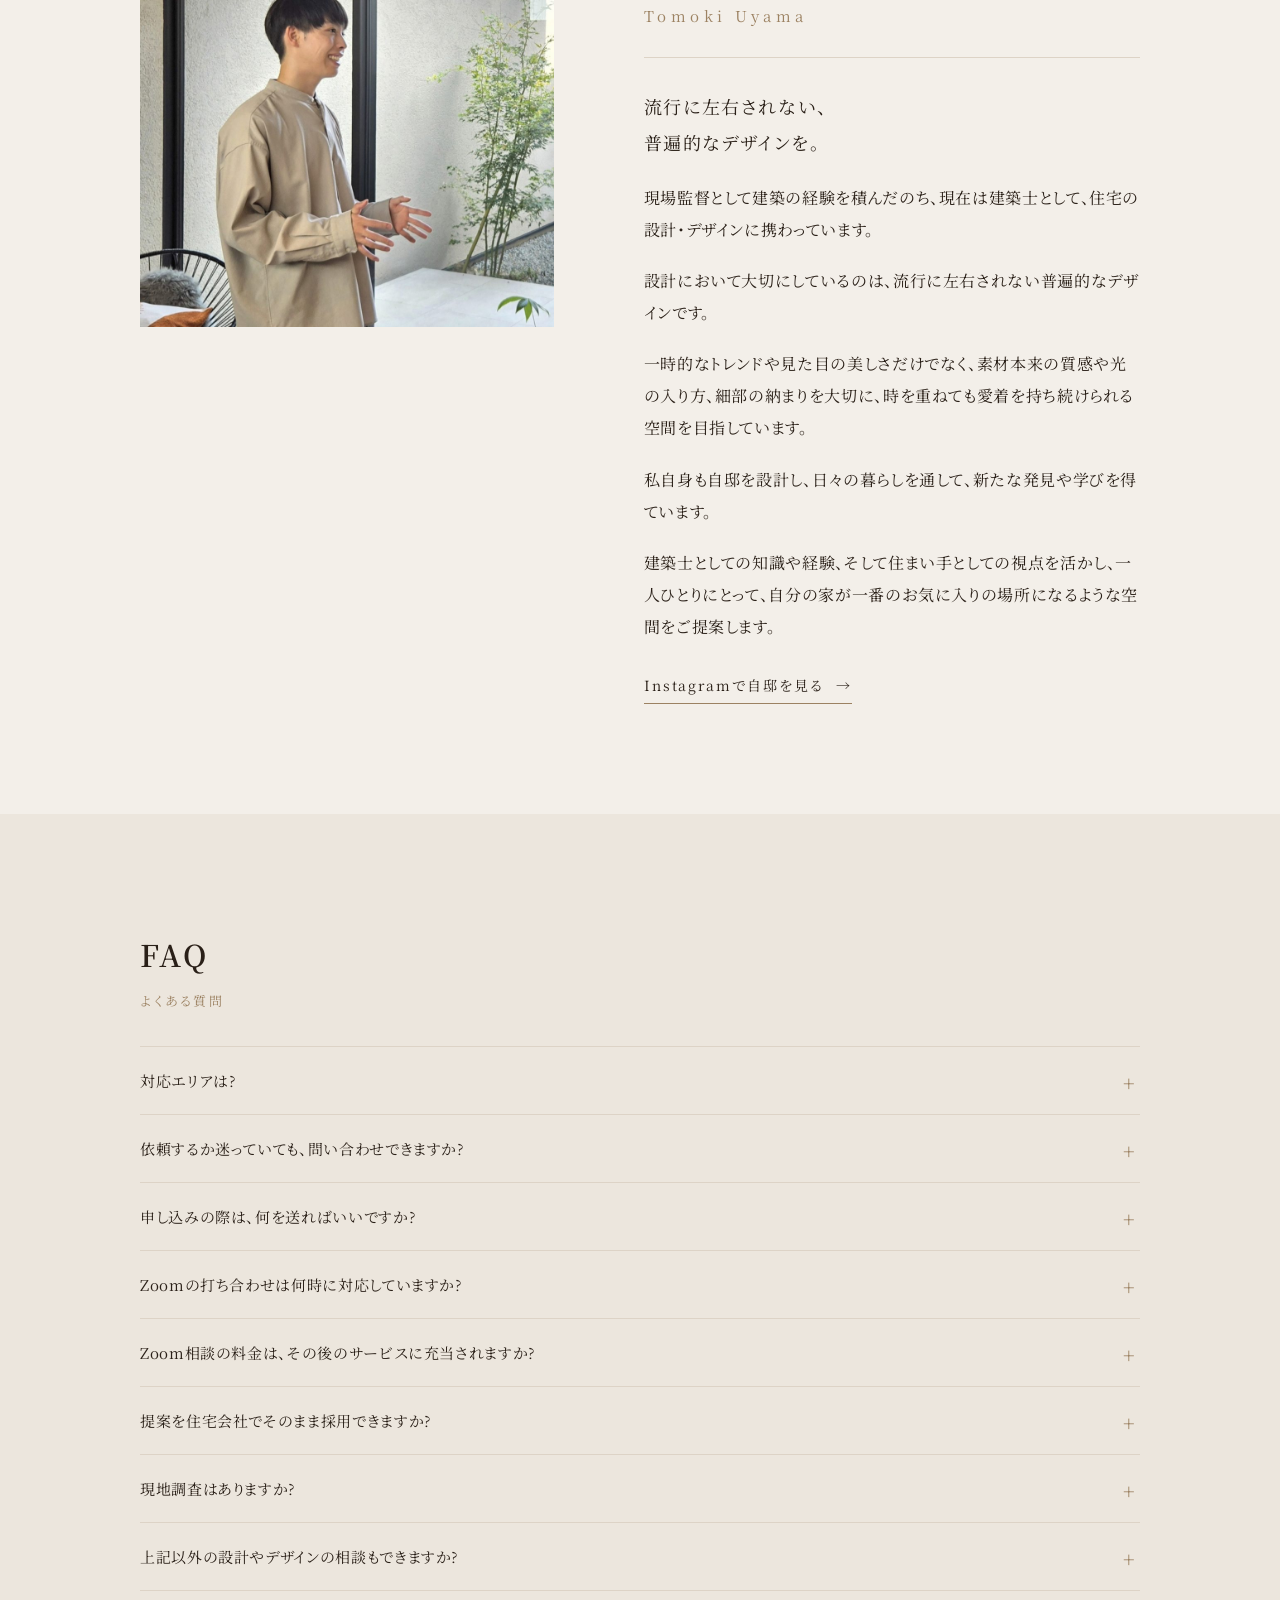
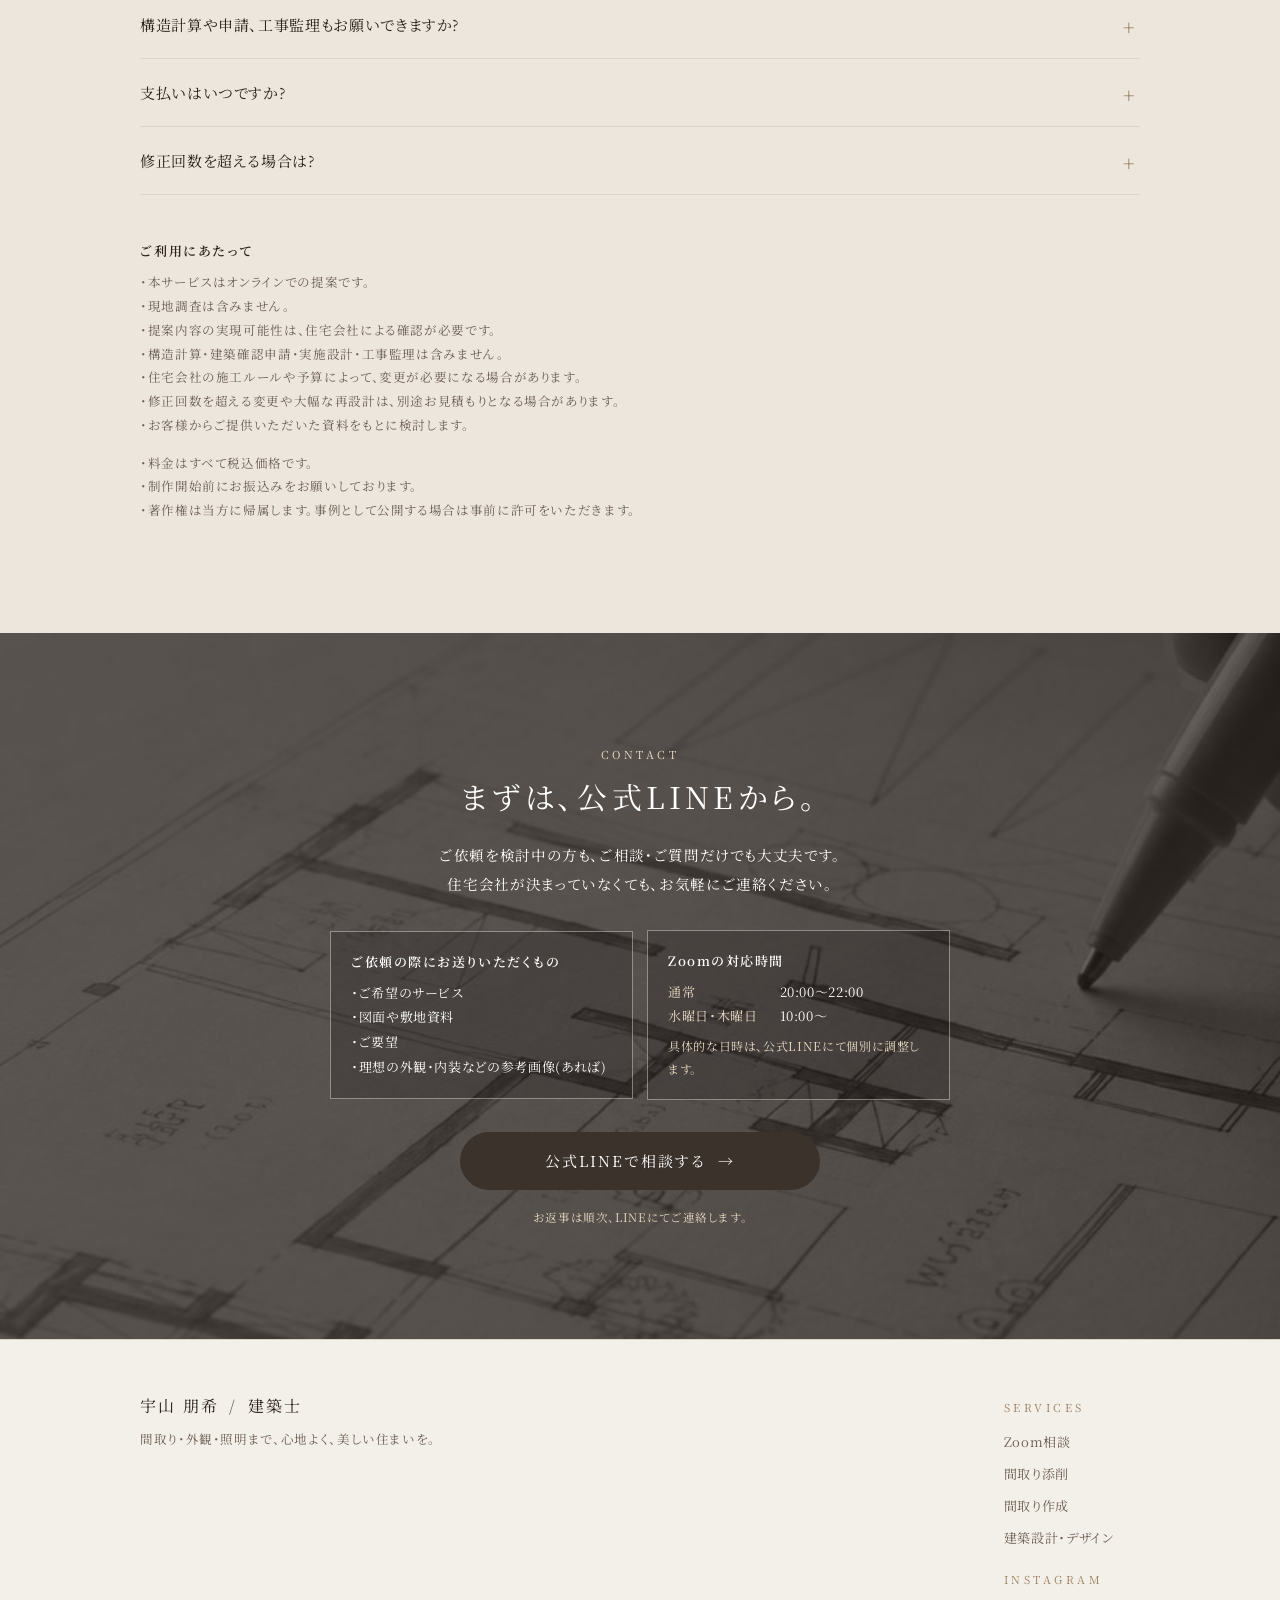
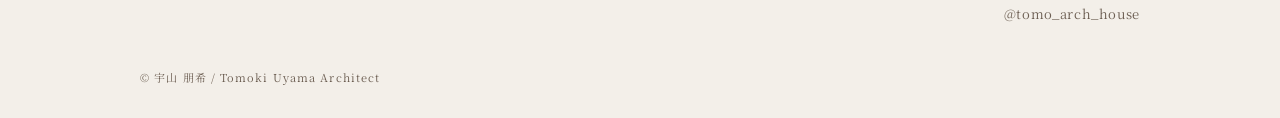
==== commit b9ecb67a: "Change site domain to uyama-architecture.com Co-Authored-By: Claude Sonnet 5.5 <noreply@anthropic.co" ====
--- a/index.html
+++ b/index.html
@@ -1,14 +1,14 @@
 <!doctype html><html lang="ja"><head><meta charset="utf-8">
 <meta name="viewport" content="width=device-width,initial-scale=1,viewport-fit=cover">
 <title>間取り相談・間取り添削をオンラインで|建築士 宇山朋希</title><meta name="description" content="建築士・宇山朋希による、オンライン(全国対応)の間取り相談・間取り添削・間取り作成。Zoom相談から、公式LINEで気軽にご相談いただけます。">
-<link rel="canonical" href="https://tomo-architect.com/">
+<link rel="canonical" href="https://uyama-architecture.com/">
 <meta name="theme-color" content="#f3efe9">
 <meta property="og:type" content="website"><meta property="og:site_name" content="宇山朋希 建築士"><meta property="og:locale" content="ja_JP">
-<meta property="og:title" content="間取り相談・間取り添削をオンラインで|建築士 宇山朋希"><meta property="og:description" content="建築士・宇山朋希による、オンライン(全国対応)の間取り相談・間取り添削・間取り作成。Zoom相談から、公式LINEで気軽にご相談いただけます。"><meta property="og:url" content="https://tomo-architect.com/">
-<meta property="og:image" content="https://tomo-architect.com/ogp.jpg"><meta name="twitter:card" content="summary_large_image">
+<meta property="og:title" content="間取り相談・間取り添削をオンラインで|建築士 宇山朋希"><meta property="og:description" content="建築士・宇山朋希による、オンライン(全国対応)の間取り相談・間取り添削・間取り作成。Zoom相談から、公式LINEで気軽にご相談いただけます。"><meta property="og:url" content="https://uyama-architecture.com/">
+<meta property="og:image" content="https://uyama-architecture.com/ogp.jpg"><meta name="twitter:card" content="summary_large_image">
 <link rel="preconnect" href="https://fonts.googleapis.com"><link rel="preconnect" href="https://fonts.gstatic.com" crossorigin>
 <link href="https://fonts.googleapis.com/css2?family=Noto+Serif+JP:wght@400;600&display=swap" rel="stylesheet">
-<link rel="stylesheet" href="assets/style.css"><script type="application/ld+json">{"@context": "https://schema.org", "@type": "ProfessionalService", "name": "宇山朋希 建築士", "url": "https://tomo-architect.com/", "image": "https://tomo-architect.com/ogp.jpg", "description": "オンラインで全国対応。間取り相談・間取り添削・間取り作成。徳島県内は建築設計・デザイン。", "areaServed": "JP", "founder": {"@type": "Person", "name": "宇山 朋希", "jobTitle": "建築士"}, "sameAs": ["https://lin.ee/RltCpPb", "https://www.instagram.com/tomo_arch_house/"]}</script></head><body><a class="skip" href="#main">本文へ</a>
+<link rel="stylesheet" href="assets/style.css"><script type="application/ld+json">{"@context": "https://schema.org", "@type": "ProfessionalService", "name": "宇山朋希 建築士", "url": "https://uyama-architecture.com/", "image": "https://uyama-architecture.com/ogp.jpg", "description": "オンラインで全国対応。間取り相談・間取り添削・間取り作成。徳島県内は建築設計・デザイン。", "areaServed": "JP", "founder": {"@type": "Person", "name": "宇山 朋希", "jobTitle": "建築士"}, "sameAs": ["https://lin.ee/RltCpPb", "https://www.instagram.com/tomo_arch_house/"]}</script></head><body><a class="skip" href="#main">本文へ</a>
 <header class="hd hd-home" id="hd"><div class="wrap hdin">
 <a class="logo" href="./"><span>宇山 朋希 <i>/</i> 建築士</span></a>
 <nav class="pcnav" aria-label="メイン"><a href="./#concept">考え方</a><a href="./#services">サービス</a><a href="./#profile">プロフィール</a><a href="./#faq">よくある質問</a><a href="./#contact">お問い合わせ</a></nav>
--- a/assets/style.css
+++ b/assets/style.css
@@ -231,3 +231,5 @@
 .contact .cgi p{margin:6px 0 0;font-size:12px;color:#e6d8c3}
 .contact .hrs-c dt{color:#e6d8c3}
 @media(min-width:760px){.cg{grid-template-columns:1fr 1fr}}
+/* 個別相談の案内を読みやすく */
+.indiv{font-size:14.5px;color:var(--ink);opacity:.85}
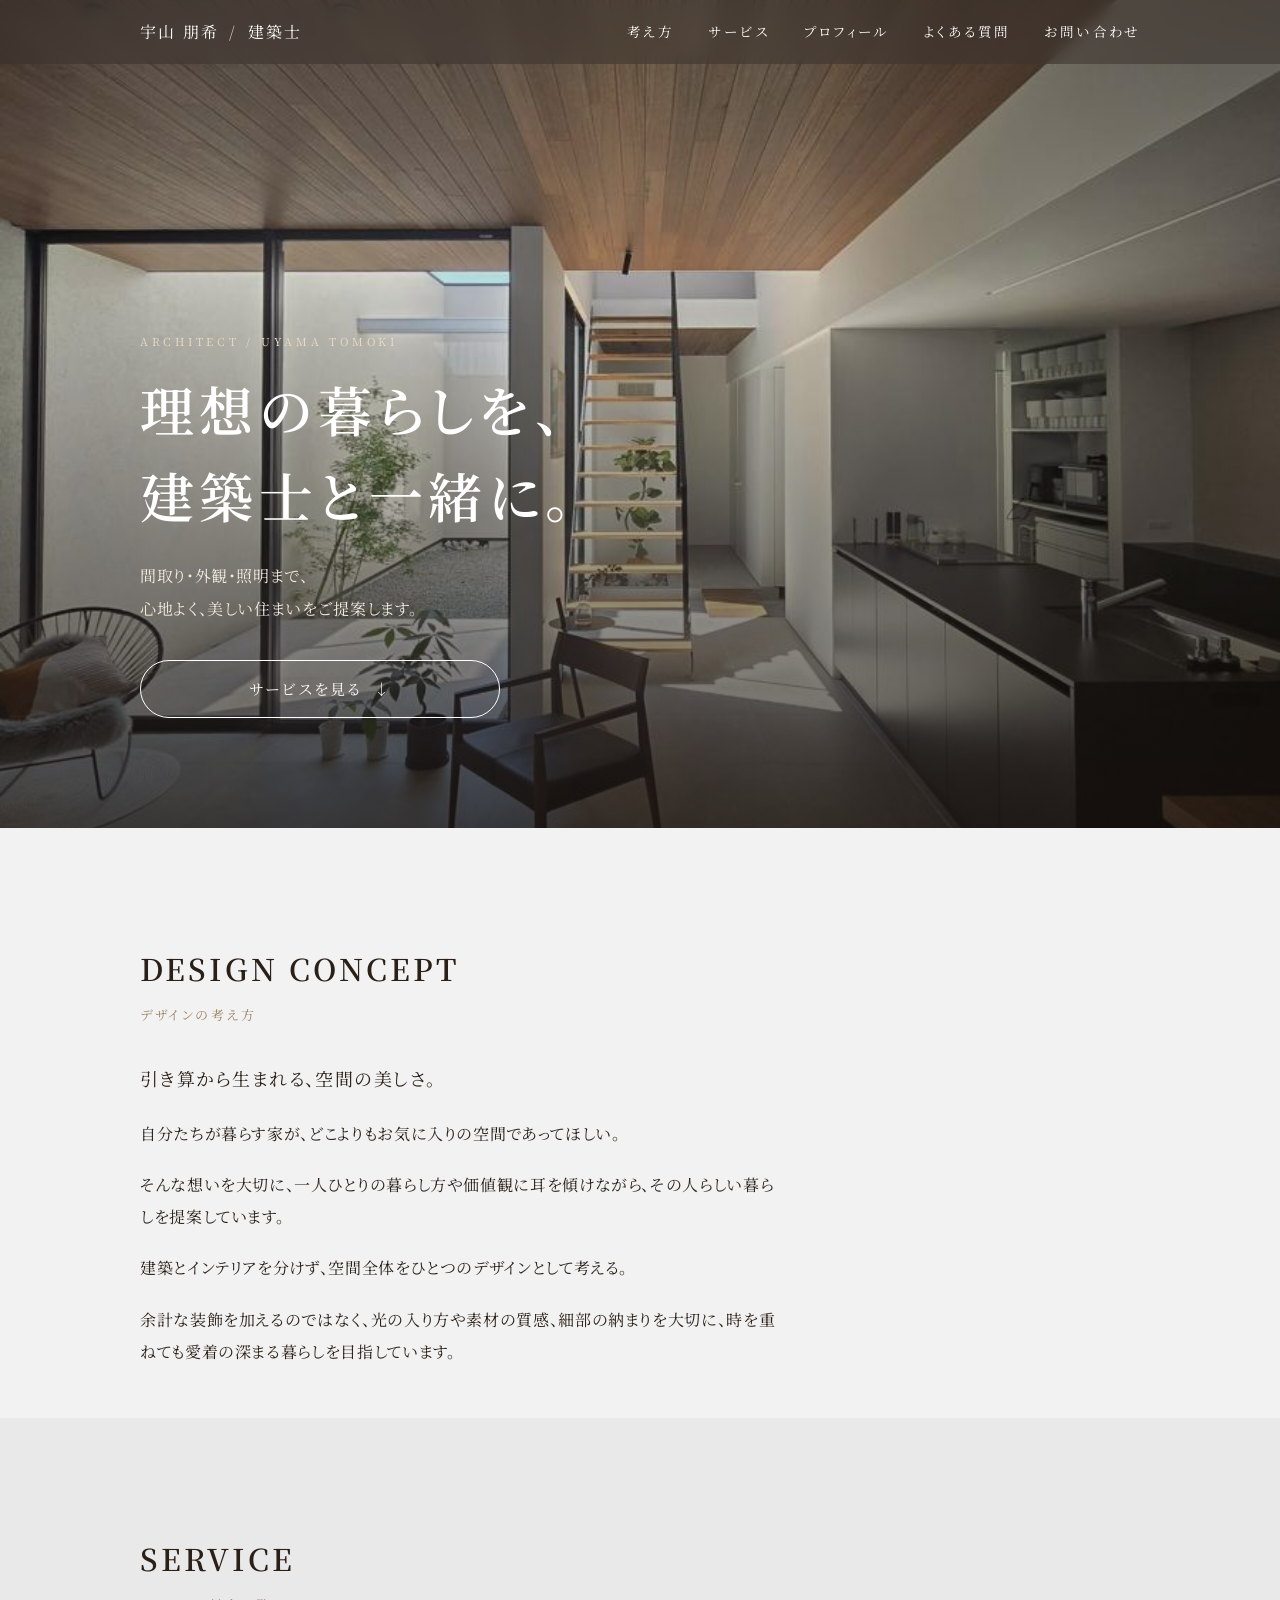
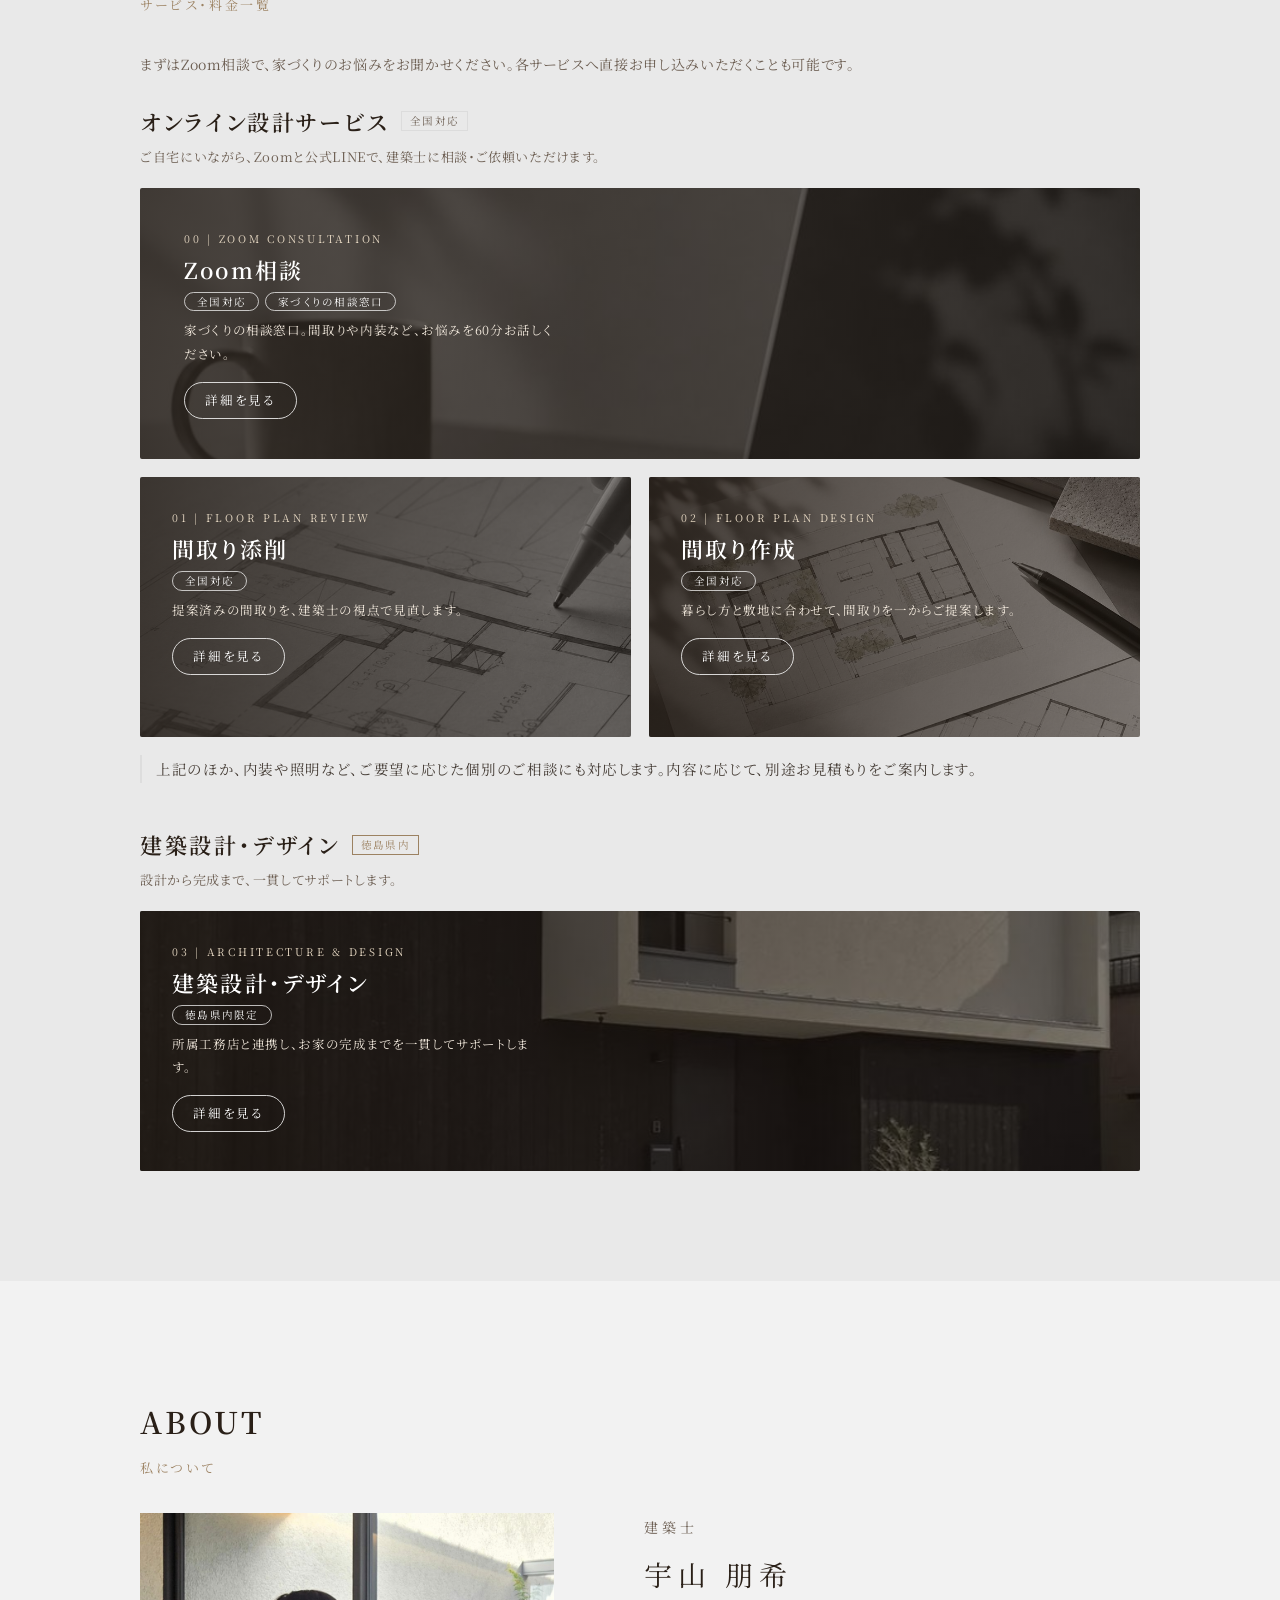
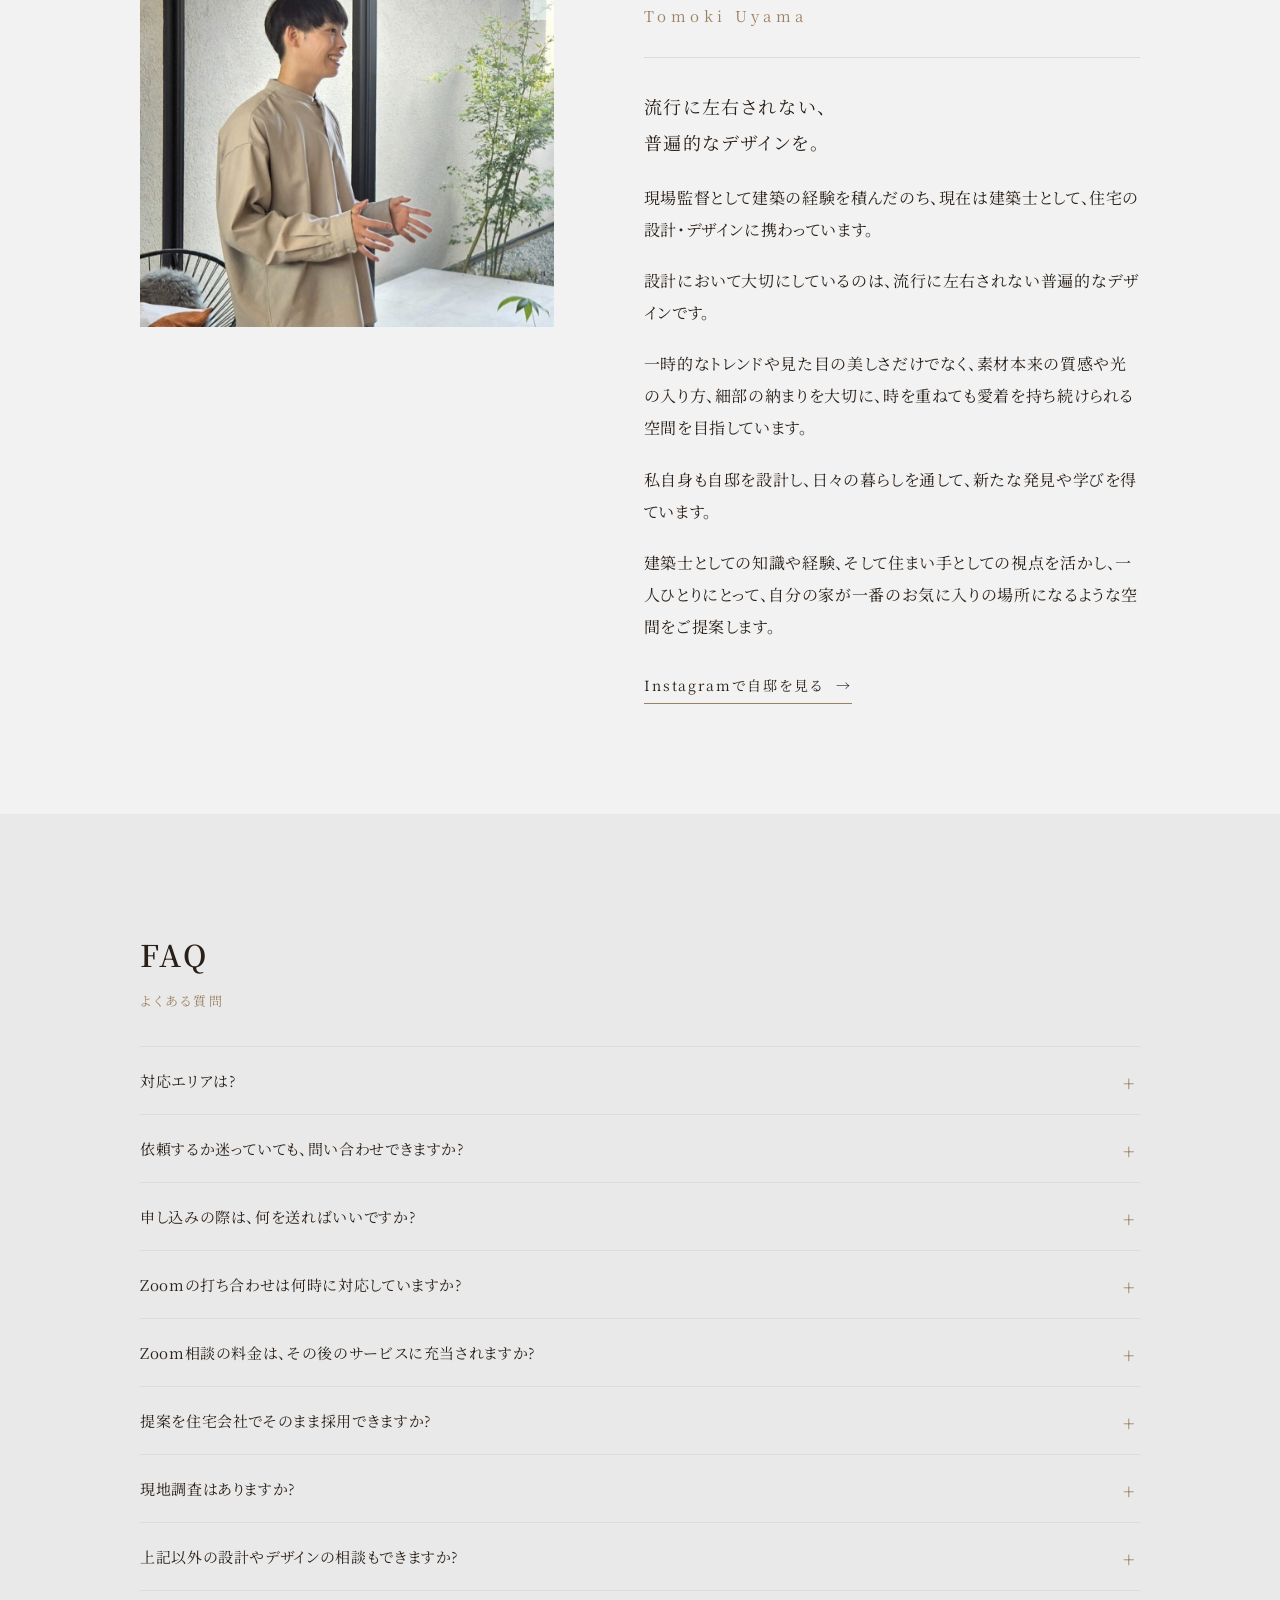
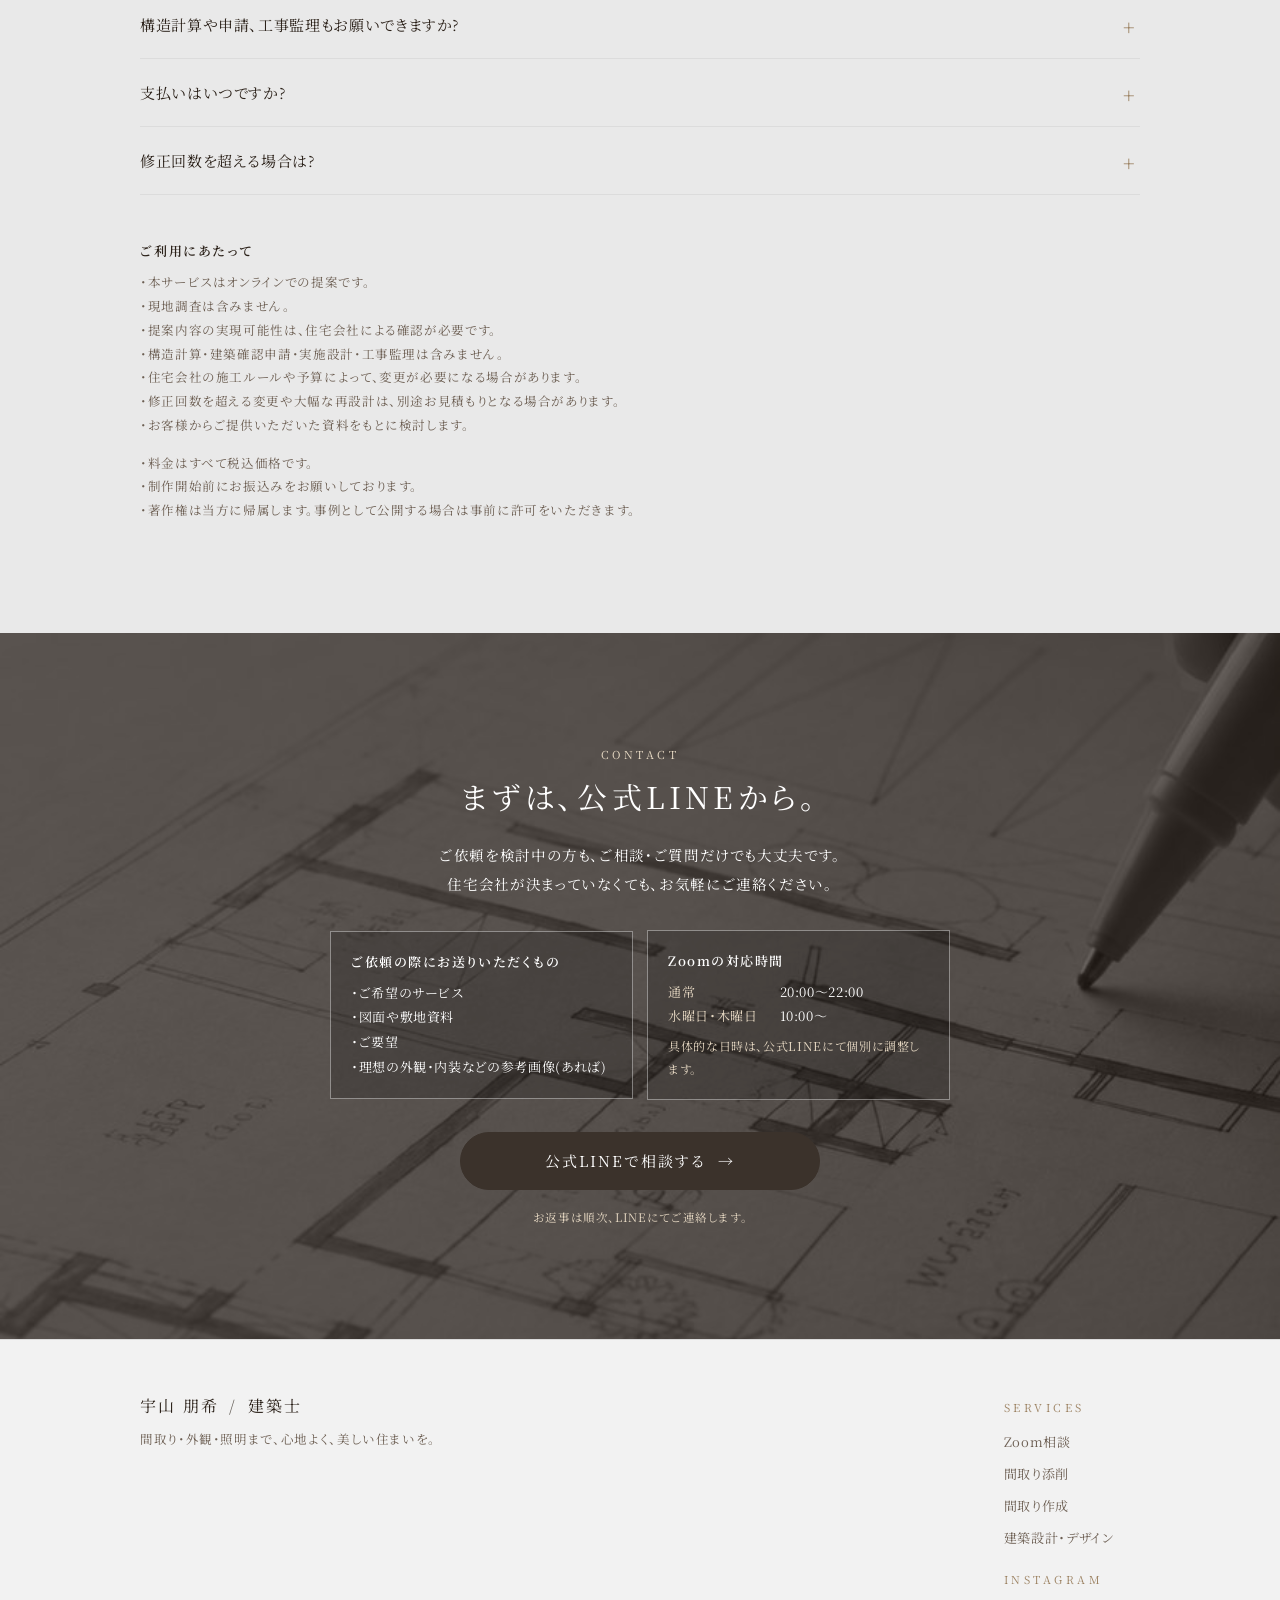
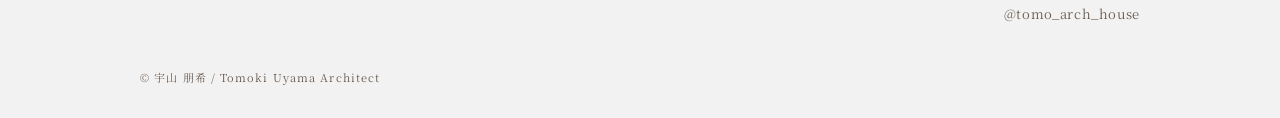
==== commit 25e3d9ce: "Change background from cream to light gray Co-Authored-By: Claude Sonnet 5.5 <noreply@anthropic.com>" ====
--- a/index.html
+++ b/index.html
@@ -2,7 +2,7 @@
 <meta name="viewport" content="width=device-width,initial-scale=1,viewport-fit=cover">
 <title>間取り相談・間取り添削をオンラインで|建築士 宇山朋希</title><meta name="description" content="建築士・宇山朋希による、オンライン(全国対応)の間取り相談・間取り添削・間取り作成。Zoom相談から、公式LINEで気軽にご相談いただけます。">
 <link rel="canonical" href="https://uyama-architecture.com/">
-<meta name="theme-color" content="#f3efe9">
+<meta name="theme-color" content="#f2f2f2">
 <meta property="og:type" content="website"><meta property="og:site_name" content="宇山朋希 建築士"><meta property="og:locale" content="ja_JP">
 <meta property="og:title" content="間取り相談・間取り添削をオンラインで|建築士 宇山朋希"><meta property="og:description" content="建築士・宇山朋希による、オンライン(全国対応)の間取り相談・間取り添削・間取り作成。Zoom相談から、公式LINEで気軽にご相談いただけます。"><meta property="og:url" content="https://uyama-architecture.com/">
 <meta property="og:image" content="https://uyama-architecture.com/ogp.jpg"><meta name="twitter:card" content="summary_large_image">
--- a/assets/style.css
+++ b/assets/style.css
@@ -1,4 +1,4 @@
-:root{--bg:#f3efe9;--w:#fff;--ink:#2a2018;--sub:#6c5e52;--acc:#9c8262;--line:#ddd3c6;--cta:#3b322b;--tint:#ece6dd;--serif:"Noto Serif JP","Hiragino Mincho ProN","Yu Mincho",serif}
+:root{--bg:#f2f2f2;--w:#fff;--ink:#2a2018;--sub:#6c5e52;--acc:#9c8262;--line:#dcdcdc;--cta:#3b322b;--tint:#e9e9e9;--serif:"Noto Serif JP","Hiragino Mincho ProN","Yu Mincho",serif}
 @media(prefers-color-scheme:dark){:root{--bg:#1b1612;--w:#241d17;--ink:#eee5d9;--sub:#b5a696;--acc:#c2a883;--line:#3d3328;--cta:#5b4e43;--tint:#221b15}}
 *{box-sizing:border-box;margin:0;padding:0}
 html{scroll-behavior:smooth;scroll-padding-top:64px;-webkit-text-size-adjust:100%}
